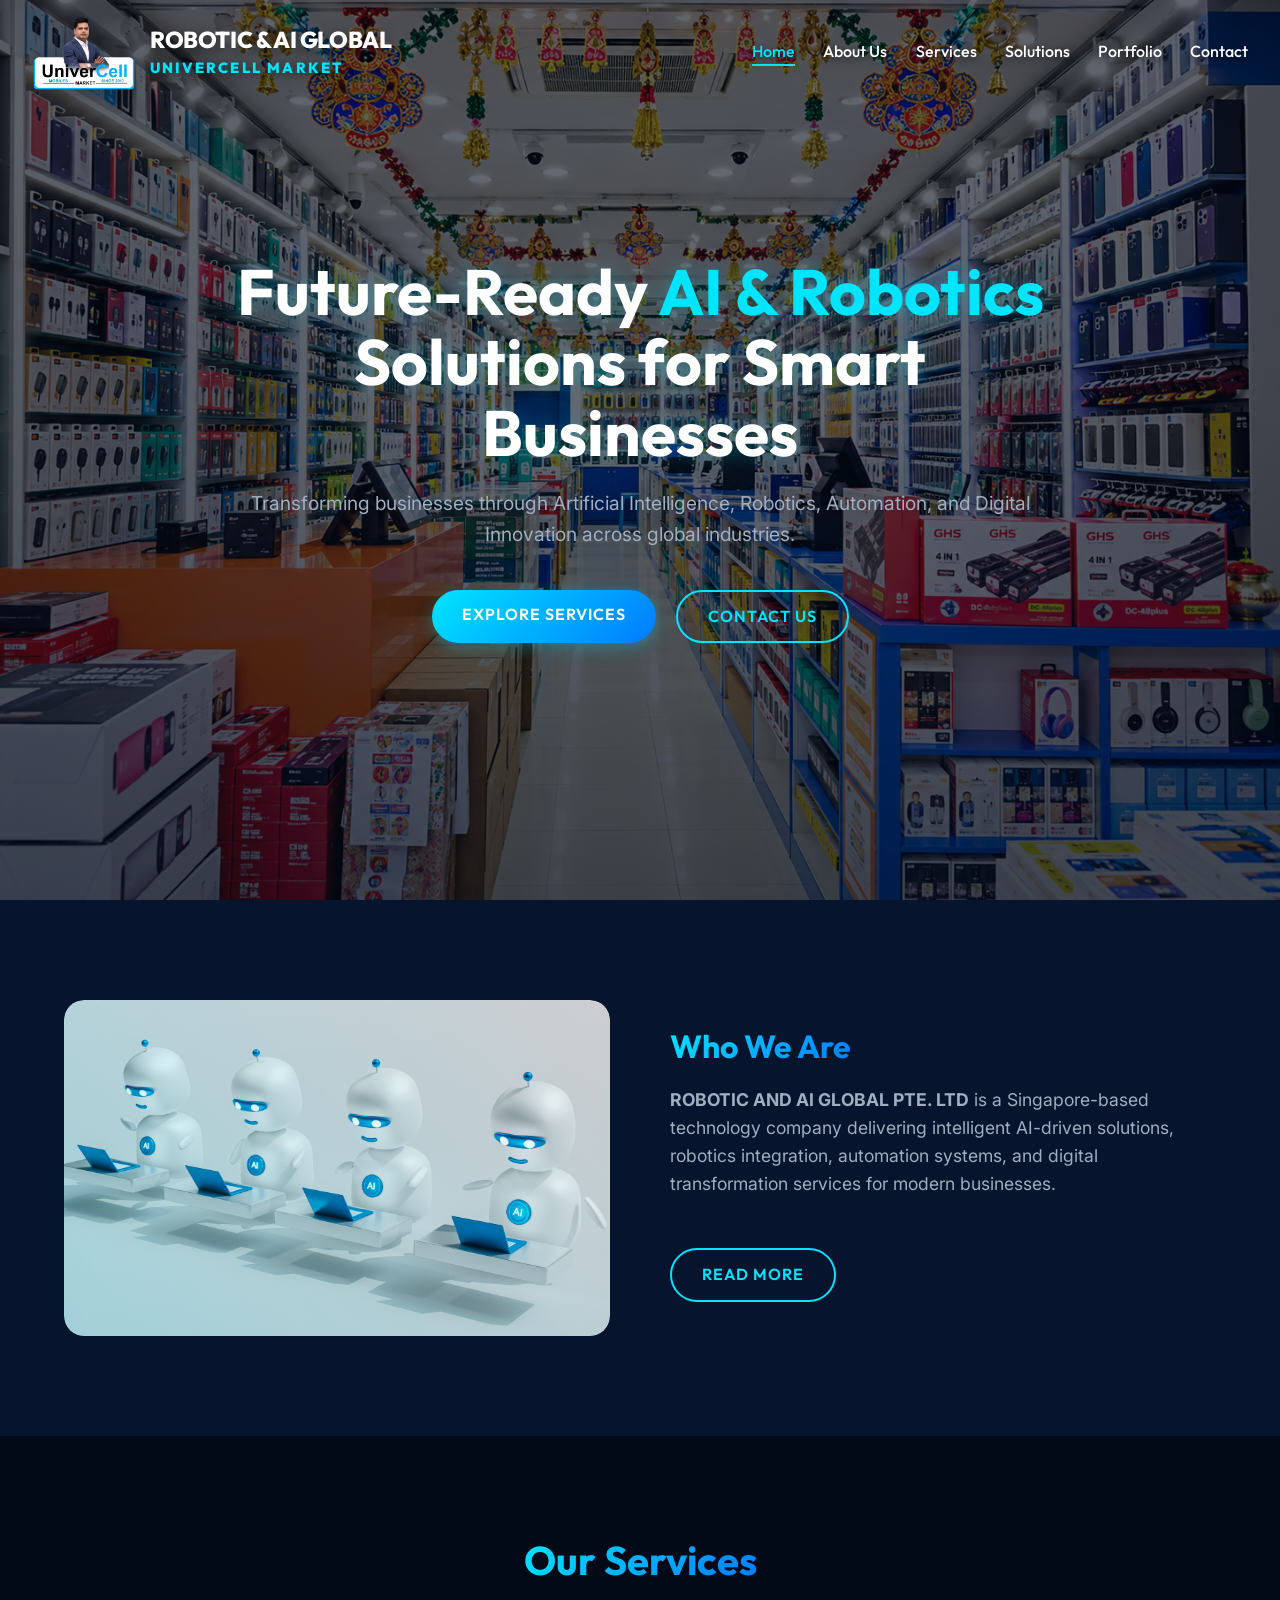
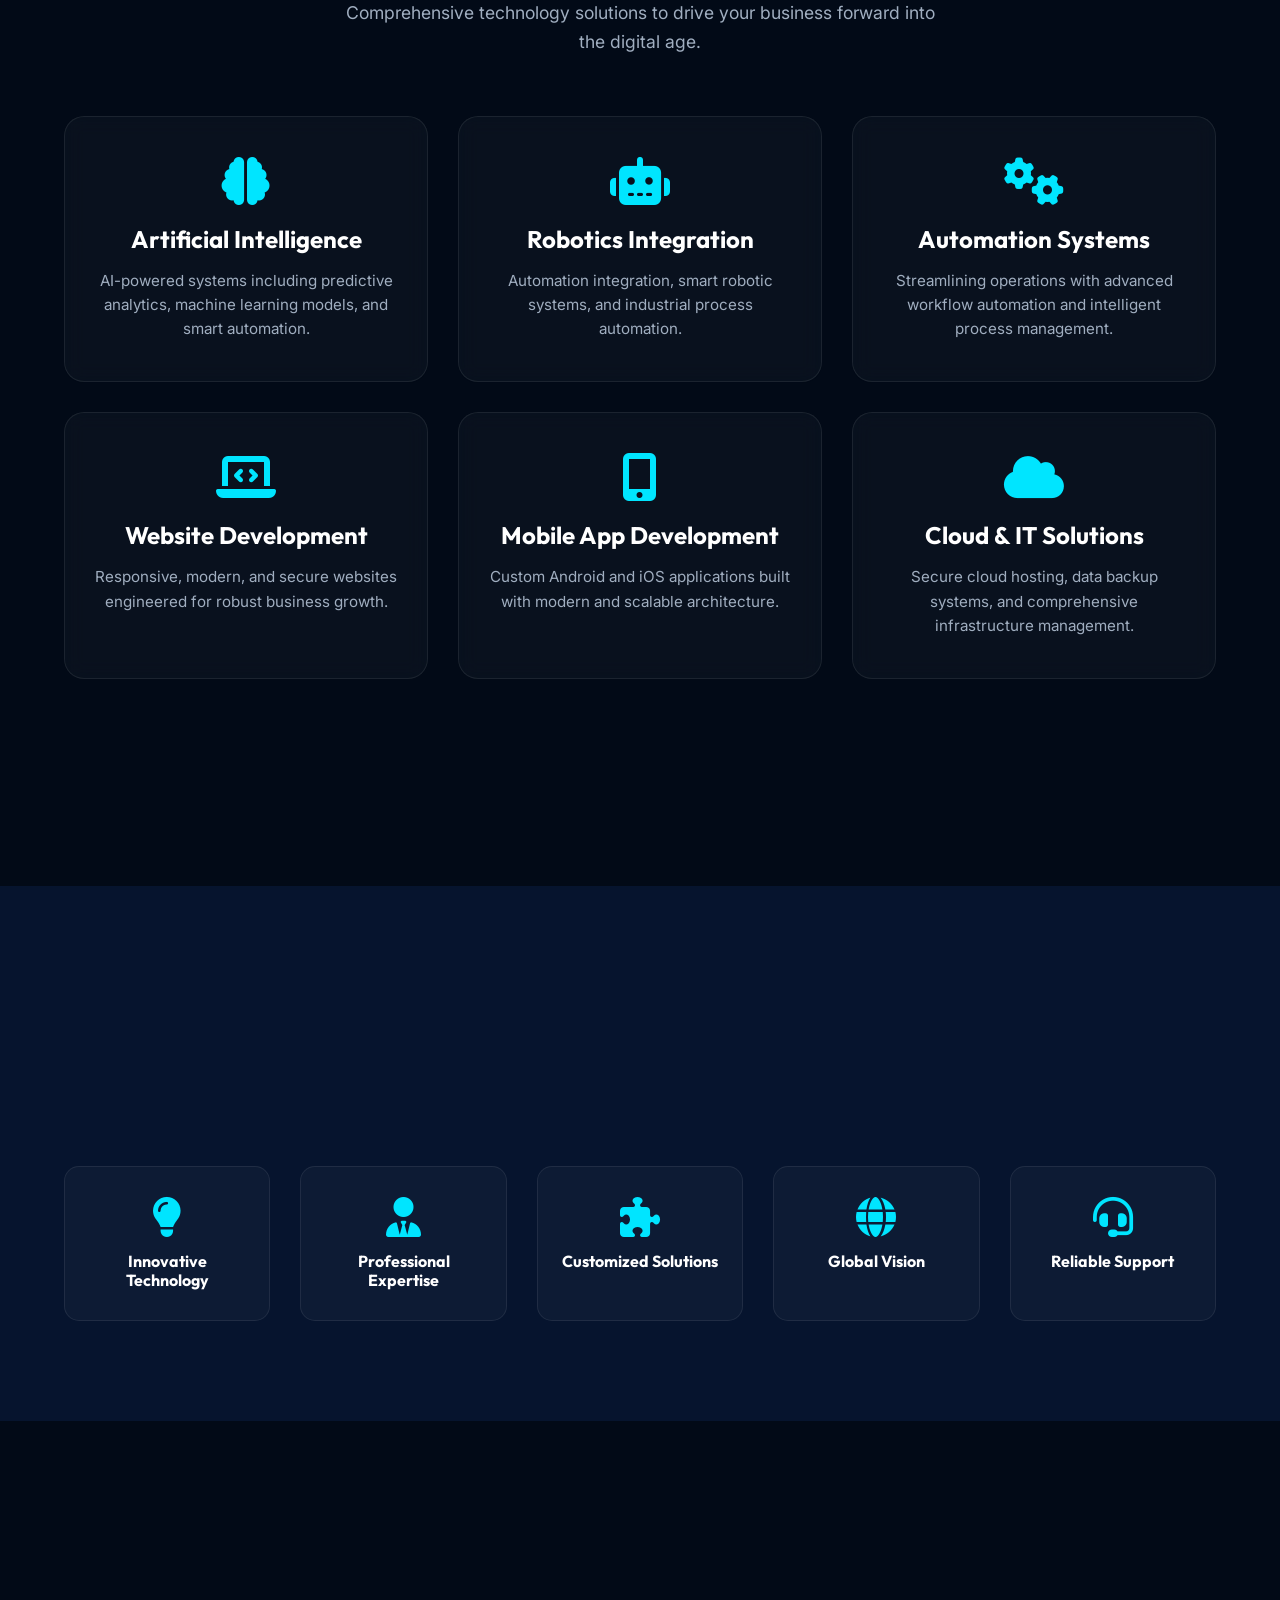
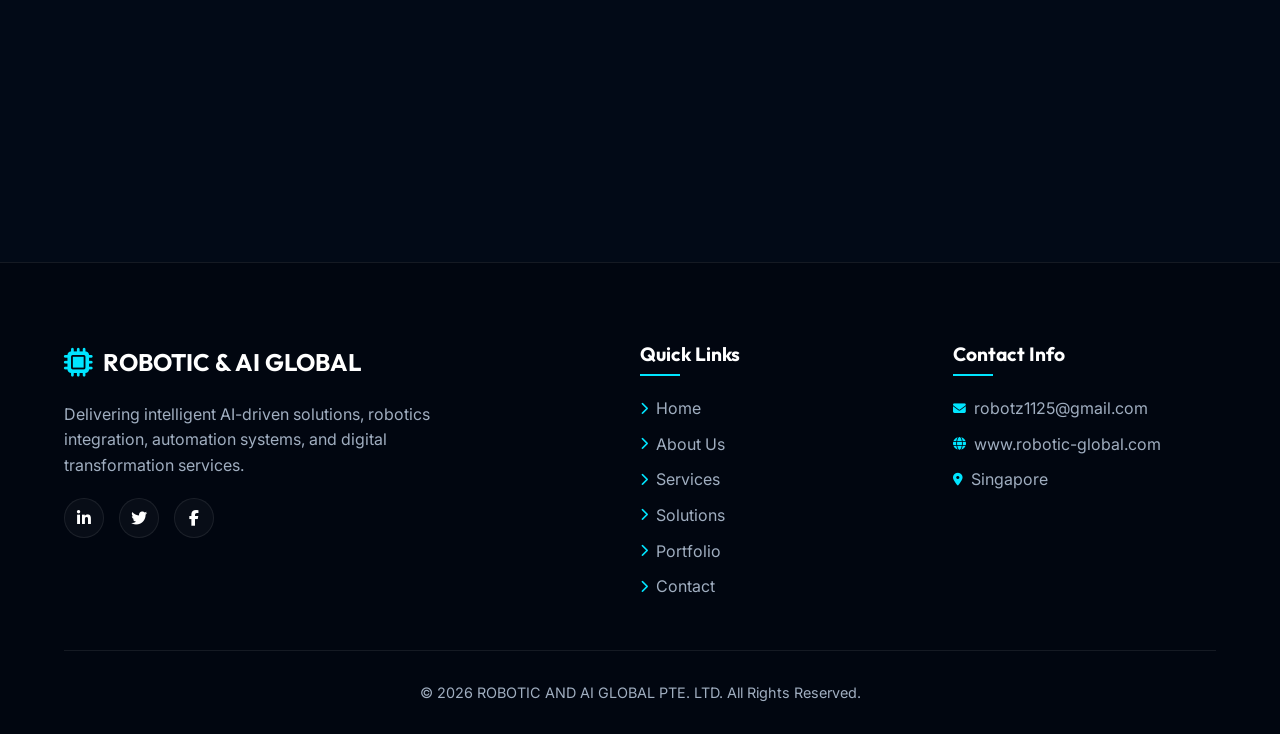
==== index.html @ 752c81ce "Add files via upload" ====
<!DOCTYPE html>
<html lang="en">
<head>
    <meta charset="UTF-8">
    <meta name="viewport" content="width=device-width, initial-scale=1.0">
    <meta name="description" content="ROBOTIC AND AI GLOBAL PTE. LTD - Future-Ready AI & Robotics Solutions for Smart Businesses. Transforming businesses across global industries.">
    <title>ROBOTIC &amp; AI GLOBAL | UNIVERCELL MARKET</title>
    
    <!-- Open Graph Meta Tags -->
    <meta property="og:title" content="ROBOTIC AND AI GLOBAL PTE. LTD">
    <meta property="og:description" content="Future-Ready AI & Robotics Solutions for Smart Businesses.">
    <meta property="og:image" content="images/hero-bg.jpg">
    <meta property="og:url" content="https://www.robotic-global.com">
    <meta property="og:type" content="website">

    <!-- Favicon -->
    <link rel="icon" href="images/robotics.png" type="image/png">

    <!-- Google Fonts -->
    <link rel="preconnect" href="https://fonts.googleapis.com">
    <link rel="preconnect" href="https://fonts.gstatic.com" crossorigin>
    <link href="https://fonts.googleapis.com/css2?family=Inter:wght@300;400;500;600&family=Outfit:wght@400;500;700;800&display=swap" rel="stylesheet">
    
    <!-- Font Awesome -->
    <link rel="stylesheet" href="https://cdnjs.cloudflare.com/ajax/libs/font-awesome/6.4.0/css/all.min.css">
    
    <!-- Custom CSS -->
    <link rel="stylesheet" href="css/style.css?v=20261030-shop-bg-fix">

</head>
<body>

    <!-- Navbar -->
    <nav class="navbar">
        <div class="container">
            <a href="index.html" class="logo site-brand" aria-label="Robotic and AI Global - UniverCell Market">
                <img src="images/uni-logo.png" alt="UniverCell Mobiles Market logo"
                     class="brand-logo">
                <span class="brand-copy">
                    <strong>ROBOTIC &amp; AI GLOBAL</strong>
                    <small>UNIVERCELL MARKET</small>
                </span>
            </a>
            <button class="hamburger" type="button" aria-label="Open navigation" aria-expanded="false"><i class="fa-solid fa-bars"></i></button>
            <ul class="nav-links">
                <li><a href="index.html" class="active">Home</a></li>
                <li><a href="about.html">About Us</a></li>
                <li><a href="services.html">Services</a></li>
                <li><a href="solutions.html">Solutions</a></li>
                <li><a href="portfolio.html">Portfolio</a></li>
                <li><a href="contact.html">Contact</a></li>
            </ul>
        </div>
    </nav>

    <!-- Hero Section -->
<header class="hero">
    <div class="hero-content reveal">
        <h1 class="hero-title">
            Future-Ready <span class="highlight">AI & Robotics</span>
            Solutions for Smart Businesses
        </h1>

        <p class="hero-subtitle">
            Transforming businesses through Artificial Intelligence,
            Robotics, Automation, and Digital Innovation across global industries.
        </p>

        <div class="hero-buttons">
            <a href="services.html" class="btn btn-primary">
                Explore Services
            </a>

            <a href="contact.html" class="btn btn-outline">
                Contact Us
            </a>
        </div>
    </div>
</header>

    <!-- About Short Section -->
    <section class="section about-short">
        <div class="container about-grid">
            <div class="about-img-wrap reveal-left">
                <img src="images/about us.jpg" alt="AI Technology" class="about-img" loading="lazy">
            </div>
            <div class="about-text reveal-right">
                <h3 class="section-title">Who We Are</h3>
                <p><strong>ROBOTIC AND AI GLOBAL PTE. LTD</strong> is a Singapore-based technology company delivering intelligent AI-driven solutions, robotics integration, automation systems, and digital transformation services for modern businesses.</p>
                <a href="about.html" class="btn btn-outline" style="margin-top: 20px;">Read More</a>
            </div>
        </div>
    </section>

    <!-- Services Section -->
    <section class="section">
        <div class="container">
            <div class="section-header reveal">
                <h2 class="section-title">Our Services</h2>
                <p class="section-subtitle">Comprehensive technology solutions to drive your business forward into the digital age.</p>
            </div>
            <div class="services-grid">
                <div class="glass-card service-card reveal">
                    <i class="fa-solid fa-brain service-icon"></i>
                    <h3 class="service-title">Artificial Intelligence</h3>
                    <p class="service-desc">AI-powered systems including predictive analytics, machine learning models, and smart automation.</p>
                </div>
                <div class="glass-card service-card reveal">
                    <i class="fa-solid fa-robot service-icon"></i>
                    <h3 class="service-title">Robotics Integration</h3>
                    <p class="service-desc">Automation integration, smart robotic systems, and industrial process automation.</p>
                </div>
                <div class="glass-card service-card reveal">
                    <i class="fa-solid fa-cogs service-icon"></i>
                    <h3 class="service-title">Automation Systems</h3>
                    <p class="service-desc">Streamlining operations with advanced workflow automation and intelligent process management.</p>
                </div>
                <div class="glass-card service-card reveal">
                    <i class="fa-solid fa-laptop-code service-icon"></i>
                    <h3 class="service-title">Website Development</h3>
                    <p class="service-desc">Responsive, modern, and secure websites engineered for robust business growth.</p>
                </div>
                <div class="glass-card service-card reveal">
                    <i class="fa-solid fa-mobile-screen-button service-icon"></i>
                    <h3 class="service-title">Mobile App Development</h3>
                    <p class="service-desc">Custom Android and iOS applications built with modern and scalable architecture.</p>
                </div>
                <div class="glass-card service-card reveal">
                    <i class="fa-solid fa-cloud service-icon"></i>
                    <h3 class="service-title">Cloud & IT Solutions</h3>
                    <p class="service-desc">Secure cloud hosting, data backup systems, and comprehensive infrastructure management.</p>
                </div>
            </div>
            <div class="text-center" style="margin-top: 50px; text-align: center;">
                <a href="services.html" class="btn btn-primary reveal">View All Services</a>
            </div>
        </div>
    </section>

    <!-- Why Choose Us -->
    <section class="section why-us">
        <div class="container">
            <div class="section-header reveal">
                <h2 class="section-title">Why Choose Us</h2>
                <p class="section-subtitle">We bring the future to your fingertips with unmatched expertise and vision.</p>
            </div>
            <div class="why-grid">
                <div class="why-item reveal">
                    <i class="fa-solid fa-lightbulb why-icon"></i>
                    <h4>Innovative Technology</h4>
                </div>
                <div class="why-item reveal">
                    <i class="fa-solid fa-user-tie why-icon"></i>
                    <h4>Professional Expertise</h4>
                </div>
                <div class="why-item reveal">
                    <i class="fa-solid fa-puzzle-piece why-icon"></i>
                    <h4>Customized Solutions</h4>
                </div>
                <div class="why-item reveal">
                    <i class="fa-solid fa-globe why-icon"></i>
                    <h4>Global Vision</h4>
                </div>
                <div class="why-item reveal">
                    <i class="fa-solid fa-headset why-icon"></i>
                    <h4>Reliable Support</h4>
                </div>
            </div>
        </div>
    </section>

    <!-- Industries We Serve -->
    <section class="section">
        <div class="container">
            <div class="section-header reveal">
                <h2 class="section-title">Industries We Serve</h2>
            </div>
            <div class="industries-wrap reveal">
                <span class="industry-tag">Retail & eCommerce</span>
                <span class="industry-tag">Finance & FinTech</span>
                <span class="industry-tag">Logistics & Supply Chain</span>
                <span class="industry-tag">Healthcare</span>
                <span class="industry-tag">Education</span>
                <span class="industry-tag">Manufacturing</span>
                <span class="industry-tag">Smart Retail</span>
                <span class="industry-tag">Corporate Enterprises</span>
                <span class="industry-tag">Startups & SMEs</span>
            </div>
        </div>
    </section>

    <!-- Footer -->
    <footer class="footer">
        <div class="container">
            <div class="footer-grid">
                <div class="footer-brand">
                    <a href="index.html" class="logo">
                        <i class="fa-solid fa-microchip"></i>
                        <span>ROBOTIC & AI GLOBAL</span>
                    </a>
                    <p class="footer-desc">Delivering intelligent AI-driven solutions, robotics integration, automation systems, and digital transformation services.</p>
                    <div class="social-links">
                        <a href="#"><i class="fa-brands fa-linkedin-in"></i></a>
                        <a href="#"><i class="fa-brands fa-twitter"></i></a>
                        <a href="#"><i class="fa-brands fa-facebook-f"></i></a>
                    </div>
                </div>
                <div class="footer-links-wrap">
                    <h4 class="footer-title">Quick Links</h4>
                    <div class="footer-links">
                        <a href="index.html"><i class="fa-solid fa-chevron-right"></i> Home</a>
                        <a href="about.html"><i class="fa-solid fa-chevron-right"></i> About Us</a>
                        <a href="services.html"><i class="fa-solid fa-chevron-right"></i> Services</a>
                        <a href="solutions.html"><i class="fa-solid fa-chevron-right"></i> Solutions</a>
                        <a href="portfolio.html"><i class="fa-solid fa-chevron-right"></i> Portfolio</a>
                        <a href="contact.html"><i class="fa-solid fa-chevron-right"></i> Contact</a>
                    </div>
                </div>
                <div class="footer-contact-wrap">
                    <h4 class="footer-title">Contact Info</h4>
                    <div class="footer-links">
                        <a href="mailto:robotz1125@gmail.com"><i class="fa-solid fa-envelope"></i> robotz1125@gmail.com</a>
                        <a href="https://www.robotic-global.com"><i class="fa-solid fa-globe"></i> www.robotic-global.com</a>
                        <a href="#"><i class="fa-solid fa-location-dot"></i> Singapore</a>
                    </div>
                </div>
            </div>
            <div class="footer-bottom">
                &copy; 2026 ROBOTIC AND AI GLOBAL PTE. LTD. All Rights Reserved.
            </div>
        </div>
    </footer>

    <!-- Scroll to Top -->
    <div class="scroll-top">
        <i class="fa-solid fa-arrow-up"></i>
    </div>

    <!-- Scripts -->
    <script src="js/main.js" defer></script>
</body>
</html>
---- css/style.css ----
/* ==========================================================================
   Base Styles & Variables
   ========================================================================== */
:root {
  --primary-dark: #020a17;
  --secondary-dark: #06142e;
  --primary: #0056b3;
  --primary-light: #007bff;
  --cyan: #00e5ff;
  --text-light: #ffffff;
  --text-muted: #a0aec0;
  --glass-bg: rgba(255, 255, 255, 0.03);
  --glass-border: rgba(255, 255, 255, 0.08);
  --gradient-cyan-blue: linear-gradient(135deg, var(--cyan), var(--primary-light));
  --font-main: 'Inter', sans-serif;
  --font-heading: 'Outfit', sans-serif;
  --transition: all 0.3s cubic-bezier(0.25, 0.8, 0.25, 1);
}

* {
  margin: 0;
  padding: 0;
  box-sizing: border-box;
}

html {
  scroll-behavior: smooth;
  font-size: 16px;
}

body {
  font-family: var(--font-main);
  background-color: var(--primary-dark);
  color: var(--text-light);
  line-height: 1.6;
  overflow-x: hidden;
}

h1, h2, h3, h4, h5, h6 {
  font-family: var(--font-heading);
  font-weight: 700;
  line-height: 1.2;
}

a {
  text-decoration: none;
  color: inherit;
  transition: var(--transition);
}

ul {
  list-style: none;
}

img {
  max-width: 100%;
  height: auto;
  display: block;
}

/* ==========================================================================
   Typography & Utilities
   ========================================================================== */
.container {
  width: 90%;
  max-width: 1200px;
  margin: 0 auto;
}

.section {
  padding: 100px 0;
}

.section-header {
  text-align: center;
  margin-bottom: 60px;
}

.section-title {
  font-size: 2.5rem;
  margin-bottom: 15px;
  background: var(--gradient-cyan-blue);
  -webkit-background-clip: text;
  -webkit-text-fill-color: transparent;
  display: inline-block;
}

.section-subtitle {
  color: var(--text-muted);
  font-size: 1.1rem;
  max-width: 600px;
  margin: 0 auto;
}

/* Highlight Text */
.highlight {
  color: var(--cyan);
}

/* Buttons */
.btn {
  display: inline-block;
  padding: 12px 30px;
  border-radius: 30px;
  font-family: var(--font-heading);
  font-weight: 600;
  text-transform: uppercase;
  letter-spacing: 1px;
  cursor: pointer;
  transition: var(--transition);
  border: none;
  outline: none;
  position: relative;
  overflow: hidden;
  z-index: 1;
}

.btn-primary {
  background: var(--gradient-cyan-blue);
  color: #fff;
  box-shadow: 0 4px 15px rgba(0, 229, 255, 0.3);
}

.btn-primary::before {
  content: '';
  position: absolute;
  top: 0; left: 0; right: 0; bottom: 0;
  background: linear-gradient(135deg, var(--primary-light), var(--cyan));
  z-index: -1;
  transition: opacity 0.3s;
  opacity: 0;
}

.btn-primary:hover::before {
  opacity: 1;
}

.btn-primary:hover {
  box-shadow: 0 6px 20px rgba(0, 229, 255, 0.5);
  transform: translateY(-2px);
}

.btn-outline {
  background: transparent;
  border: 2px solid var(--cyan);
  color: var(--cyan);
}

.btn-outline:hover {
  background: var(--cyan);
  color: var(--primary-dark);
  box-shadow: 0 4px 15px rgba(0, 229, 255, 0.3);
}

/* Glassmorphism Card */
.glass-card {
  background: var(--glass-bg);
  backdrop-filter: blur(10px);
  -webkit-backdrop-filter: blur(10px);
  border: 1px solid var(--glass-border);
  border-radius: 20px;
  padding: 40px 30px;
  transition: var(--transition);
}

.glass-card:hover {
  transform: translateY(-10px);
  border-color: var(--cyan);
  box-shadow: 0 10px 30px rgba(0, 229, 255, 0.1);
}

/* ==========================================================================
   Navigation
   ========================================================================== */
.navbar {
  position: fixed;
  top: 0;
  left: 0;
  width: 100%;
  padding: 20px 0;
  z-index: 1000;
  transition: var(--transition);
}

.navbar.sticky {
  background: rgba(2, 10, 23, 0.95);
  backdrop-filter: blur(10px);
  padding: 15px 0;
  border-bottom: 1px solid var(--glass-border);
  box-shadow: 0 5px 20px rgba(0,0,0,0.5);
}

.navbar .container {
  display: flex;
  justify-content: space-between;
  align-items: center;
}

.logo {
  font-family: var(--font-heading);
  font-size: 1.5rem;
  font-weight: 700;
  color: var(--text-light);
  display: flex;
  align-items: center;
  gap: 10px;
}

.logo i {
  color: var(--cyan);
  font-size: 1.8rem;
}

.nav-links {
  display: flex;
  gap: 30px;
}

.nav-links li a {
  font-family: var(--font-heading);
  font-weight: 500;
  font-size: 1rem;
  position: relative;
}

.nav-links li a::after {
  content: '';
  position: absolute;
  bottom: -5px;
  left: 0;
  width: 0;
  height: 2px;
  background: var(--cyan);
  transition: width 0.3s ease;
}

.nav-links li a:hover::after,
.nav-links li a.active::after {
  width: 100%;
}

.nav-links li a:hover,
.nav-links li a.active {
  color: var(--cyan);
}

.hamburger {
  display: none;
  cursor: pointer;
  font-size: 1.5rem;
  color: var(--text-light);
}

/* ==========================================================================
   Hero Section
   ========================================================================== */
/* ==========================================================================  
   Hero Section  
   ========================================================================== */

.hero {
  position: relative;
  height: 100vh;
  display: flex;
  align-items: center;
  justify-content: center;
  overflow: hidden;
  text-align: center;

  background:
    linear-gradient(rgba(2, 10, 23, 0.48), rgba(2, 10, 23, 0.66)),
    url('../images/hero-bg.jpg');

  background-size: cover;
  background-position: center;
  background-repeat: no-repeat;
}

.hero-content {
  position: relative;
  z-index: 3;
  max-width: 800px;
  padding: 0 20px;
}

.hero-title {
  font-size: 4rem;
  margin-bottom: 20px;
  line-height: 1.1;
  text-shadow: 0 0 20px rgba(0, 229, 255, 0.3);
}

.hero-subtitle {
  font-size: 1.2rem;
  color: var(--text-muted);
  margin-bottom: 40px;
}

.hero-buttons {
  display: flex;
  gap: 20px;
  justify-content: center;
  flex-wrap: wrap;
}
/* ==========================================================================
   About Section (Home & Inner)
   ========================================================================== */
.about-short {
  background: var(--secondary-dark);
  position: relative;
}

.about-grid {
  display: grid;
  grid-template-columns: 1fr 1fr;
  gap: 60px;
  align-items: center;
}

.about-img-wrap {
  position: relative;
  border-radius: 20px;
  overflow: hidden;
}

.about-img-wrap::before {
  content: '';
  position: absolute;
  inset: 0;
  background: linear-gradient(45deg, rgba(0,229,255,0.2), transparent);
  z-index: 1;
}

.about-img {
  width: 100%;
  border-radius: 20px;
  transition: transform 0.5s;
}

.about-img-wrap:hover .about-img {
  transform: scale(1.05);
}

.about-text h3 {
  font-size: 2rem;
  margin-bottom: 20px;
}

.about-text p {
  color: var(--text-muted);
  margin-bottom: 30px;
  font-size: 1.1rem;
}

.about-features {
  display: flex;
  flex-direction: column;
  gap: 15px;
}

.about-feature {
  display: flex;
  align-items: center;
  gap: 15px;
  font-family: var(--font-heading);
  font-weight: 500;
}

.about-feature i {
  color: var(--cyan);
  font-size: 1.2rem;
  background: rgba(0, 229, 255, 0.1);
  padding: 10px;
  border-radius: 50%;
}

/* Page Header (Inner Pages) */
.page-header {
  padding: 150px 0 80px;
  text-align: center;
  background: linear-gradient(135deg, var(--secondary-dark), var(--primary-dark));
  border-bottom: 1px solid var(--glass-border);
}

.page-title {
  font-size: 3rem;
  margin-bottom: 10px;
  background: var(--gradient-cyan-blue);
  -webkit-background-clip: text;
  -webkit-text-fill-color: transparent;
}

/* ==========================================================================
   Services Grid
   ========================================================================== */
.services-grid {
  display: grid;
  grid-template-columns: repeat(auto-fit, minmax(300px, 1fr));
  gap: 30px;
}

.service-card {
  text-align: center;
  padding: 40px 30px;
}

.service-icon {
  font-size: 3rem;
  color: var(--cyan);
  margin-bottom: 20px;
  display: inline-block;
  transition: var(--transition);
}

.service-card:hover .service-icon {
  transform: scale(1.1) translateY(-10px);
  filter: drop-shadow(0 0 10px var(--cyan));
}

.service-title {
  font-size: 1.5rem;
  margin-bottom: 15px;
}

.service-desc {
  color: var(--text-muted);
  font-size: 0.95rem;
}

/* ==========================================================================
   Why Choose Us
   ========================================================================== */
.why-us {
  background: var(--secondary-dark);
}

.why-grid {
  display: grid;
  grid-template-columns: repeat(auto-fit, minmax(200px, 1fr));
  gap: 30px;
  margin-top: 40px;
}

.why-item {
  text-align: center;
  padding: 30px 20px;
  background: var(--glass-bg);
  border-radius: 15px;
  border: 1px solid var(--glass-border);
  transition: var(--transition);
}

.why-item:hover {
  border-color: var(--cyan);
  background: rgba(0, 229, 255, 0.05);
}

.why-icon {
  font-size: 2.5rem;
  color: var(--cyan);
  margin-bottom: 15px;
}

/* ==========================================================================
   Industries / Solutions
   ========================================================================== */
.industries-wrap {
  display: flex;
  flex-wrap: wrap;
  gap: 15px;
  justify-content: center;
}

.industry-tag {
  padding: 12px 25px;
  background: var(--glass-bg);
  border: 1px solid var(--glass-border);
  border-radius: 30px;
  font-family: var(--font-heading);
  font-weight: 500;
  transition: var(--transition);
}

.industry-tag:hover {
  background: var(--cyan);
  color: var(--primary-dark);
  border-color: var(--cyan);
}

/* ==========================================================================
   Portfolio Grid
   ========================================================================== */
.portfolio-grid {
  display: grid;
  grid-template-columns: repeat(auto-fit, minmax(350px, 1fr));
  gap: 30px;
}

.portfolio-item {
  position: relative;
  border-radius: 20px;
  overflow: hidden;
  aspect-ratio: 16/9;
}

.portfolio-img {
  width: 100%;
  height: 100%;
  object-fit: cover;
  transition: transform 0.6s ease;
}

.portfolio-item:hover .portfolio-img {
  transform: scale(1.1);
}

.portfolio-overlay {
  position: absolute;
  inset: 0;
  background: linear-gradient(to top, rgba(2, 10, 23, 0.9), transparent);
  display: flex;
  flex-direction: column;
  justify-content: flex-end;
  padding: 30px;
  opacity: 0;
  transform: translateY(20px);
  transition: all 0.4s ease;
}

.portfolio-item:hover .portfolio-overlay {
  opacity: 1;
  transform: translateY(0);
}

.portfolio-overlay h4 {
  font-size: 1.5rem;
  color: var(--cyan);
  margin-bottom: 10px;
}

/* ==========================================================================
   Statistics Counters
   ========================================================================== */
.stats-section {
  background: linear-gradient(135deg, var(--primary), var(--secondary-dark));
  padding: 60px 0;
  border-top: 1px solid var(--glass-border);
  border-bottom: 1px solid var(--glass-border);
}

.stats-grid {
  display: grid;
  grid-template-columns: repeat(auto-fit, minmax(200px, 1fr));
  gap: 30px;
  text-align: center;
}

.stat-number {
  font-size: 3rem;
  font-weight: 700;
  font-family: var(--font-heading);
  color: var(--text-light);
  margin-bottom: 10px;
}

.stat-label {
  color: var(--cyan);
  font-size: 1.1rem;
  text-transform: uppercase;
  letter-spacing: 1px;
}

/* ==========================================================================
   Contact Section
   ========================================================================== */
.contact-grid {
  display: grid;
  grid-template-columns: 1fr 1.5fr;
  gap: 50px;
}

.contact-info {
  display: flex;
  flex-direction: column;
  gap: 30px;
}

.info-item {
  display: flex;
  gap: 20px;
  align-items: flex-start;
}

.info-icon {
  width: 50px;
  height: 50px;
  background: rgba(0, 229, 255, 0.1);
  border-radius: 50%;
  display: flex;
  align-items: center;
  justify-content: center;
  color: var(--cyan);
  font-size: 1.5rem;
  flex-shrink: 0;
}

.info-details h4 {
  font-size: 1.2rem;
  margin-bottom: 5px;
}

.info-details p {
  color: var(--text-muted);
}

.contact-form {
  display: flex;
  flex-direction: column;
  gap: 20px;
}

.form-group {
  position: relative;
}

.form-control {
  width: 100%;
  padding: 15px 20px;
  background: rgba(255, 255, 255, 0.05);
  border: 1px solid var(--glass-border);
  border-radius: 10px;
  color: var(--text-light);
  font-family: var(--font-main);
  font-size: 1rem;
  transition: var(--transition);
}

.form-control:focus {
  outline: none;
  border-color: var(--cyan);
  background: rgba(255, 255, 255, 0.08);
}

textarea.form-control {
  resize: vertical;
  min-height: 150px;
}

.map-container {
  margin-top: 50px;
  border-radius: 20px;
  overflow: hidden;
  height: 400px;
  border: 1px solid var(--glass-border);
}

.map-container iframe {
  width: 100%;
  height: 100%;
  border: 0;
}

/* ==========================================================================
   Footer
   ========================================================================== */
.footer {
  background: #010610;
  padding: 80px 0 30px;
  border-top: 1px solid var(--glass-border);
}

.footer-grid {
  display: grid;
  grid-template-columns: 2fr 1fr 1fr;
  gap: 50px;
  margin-bottom: 50px;
}

.footer-brand .logo {
  margin-bottom: 20px;
}

.footer-desc {
  color: var(--text-muted);
  margin-bottom: 20px;
  max-width: 400px;
}

.social-links {
  display: flex;
  gap: 15px;
}

.social-links a {
  width: 40px;
  height: 40px;
  border-radius: 50%;
  background: var(--glass-bg);
  display: flex;
  align-items: center;
  justify-content: center;
  color: var(--text-light);
  border: 1px solid var(--glass-border);
  transition: var(--transition);
}

.social-links a:hover {
  background: var(--cyan);
  color: var(--primary-dark);
  transform: translateY(-3px);
}

.footer-title {
  font-size: 1.2rem;
  margin-bottom: 20px;
  position: relative;
  padding-bottom: 10px;
}

.footer-title::after {
  content: '';
  position: absolute;
  left: 0;
  bottom: 0;
  width: 40px;
  height: 2px;
  background: var(--cyan);
}

.footer-links {
  display: flex;
  flex-direction: column;
  gap: 10px;
}

.footer-links a {
  color: var(--text-muted);
  display: flex;
  align-items: center;
  gap: 8px;
}

.footer-links a i {
  font-size: 0.8rem;
  color: var(--cyan);
}

.footer-links a:hover {
  color: var(--cyan);
  transform: translateX(5px);
}

.footer-bottom {
  text-align: center;
  padding-top: 30px;
  border-top: 1px solid var(--glass-border);
  color: var(--text-muted);
  font-size: 0.9rem;
}

/* ==========================================================================
   Scroll Reveal Animations
   ========================================================================== */
.reveal {
  opacity: 0;
  transform: translateY(50px);
  transition: all 0.8s ease-out;
}

.reveal.active {
  opacity: 1;
  transform: translateY(0);
}

.reveal-left {
  opacity: 0;
  transform: translateX(-50px);
  transition: all 0.8s ease-out;
}

.reveal-left.active {
  opacity: 1;
  transform: translateX(0);
}

.reveal-right {
  opacity: 0;
  transform: translateX(50px);
  transition: all 0.8s ease-out;
}

.reveal-right.active {
  opacity: 1;
  transform: translateX(0);
}

/* Scroll to top */
.scroll-top {
  position: fixed;
  bottom: 30px;
  right: 30px;
  width: 45px;
  height: 45px;
  background: var(--cyan);
  color: var(--primary-dark);
  border-radius: 50%;
  display: flex;
  align-items: center;
  justify-content: center;
  font-size: 1.2rem;
  cursor: pointer;
  z-index: 99;
  opacity: 0;
  visibility: hidden;
  transition: var(--transition);
  box-shadow: 0 4px 15px rgba(0, 229, 255, 0.4);
}

.scroll-top.show {
  opacity: 1;
  visibility: visible;
}

.scroll-top:hover {
  transform: translateY(-5px);
}

/* ==========================================================================
   Responsive Media Queries
   ========================================================================== */
@media (max-width: 991px) {
  .hero-title {
    font-size: 3rem;
  }
  .about-grid, .contact-grid {
    grid-template-columns: 1fr;
  }
  .footer-grid {
    grid-template-columns: 1fr 1fr;
  }
}

@media (max-width: 768px) {
  .hamburger {
    display: block;
  }
  .nav-links {
    position: fixed;
    top: 70px;
    left: -100%;
    width: 100%;
    height: calc(100vh - 70px);
    background: rgba(2, 10, 23, 0.98);
    backdrop-filter: blur(10px);
    flex-direction: column;
    align-items: center;
    justify-content: center;
    transition: var(--transition);
  }
  .nav-links.active {
    left: 0;
  }
  .hero-title {
    font-size: 2.5rem;
  }
  .footer-grid {
    grid-template-columns: 1fr;
  }
}


/* ===== UniverCell header positioning and page motion ===== */
.navbar {
  padding: 13px 0;
  animation: headerDrop 850ms cubic-bezier(.2,.75,.25,1) both;
}
.navbar .container {
  width: calc(100% - 64px);
  max-width: none;
  margin: 0 auto;
  justify-content: space-between;
  gap: 28px;
}
.site-brand {
  display: flex;
  align-items: center;
  justify-content: flex-start;
  gap: 14px;
  flex: 0 0 auto;
  margin-right: auto;
  transform-origin: left center;
  animation: brandEnter 1s cubic-bezier(.2,.75,.25,1) both;
}
.brand-logo {
  display: block;
  width: 104px;
  height: 78px;
  object-fit: contain;
  flex: 0 0 auto;
  filter: drop-shadow(0 5px 12px rgba(0,0,0,.3));
}
.brand-copy {
  display: flex;
  flex-direction: column;
  align-items: flex-start;
  line-height: 1.12;
  text-align: left;
}
.brand-copy strong {
  color: #fff;
  font-family: var(--font-heading);
  font-size: clamp(17px, 1.8vw, 27px);
  font-weight: 800;
  letter-spacing: -.4px;
  white-space: nowrap;
  text-shadow: 0 3px 12px rgba(0,0,0,.55);
}
.brand-copy small {
  color: #00e5ff;
  font-family: var(--font-heading);
  font-size: clamp(11px, 1.15vw, 17px);
  font-weight: 800;
  letter-spacing: 2.2px;
  margin-top: 7px;
  white-space: nowrap;
  text-shadow: 0 2px 10px rgba(0,0,0,.7);
}
.nav-links { align-items: center; gap: clamp(16px, 2.2vw, 34px); }
.nav-links li { flex: 0 0 auto; }
.nav-links li a { text-shadow: 0 2px 8px rgba(0,0,0,.7); }
.hamburger {
  border: 0;
  background: transparent;
  padding: 8px;
  line-height: 1;
}
.hero { background-position: center center; animation: heroBackgroundZoom 22s ease-in-out infinite alternate; }
@keyframes heroBackgroundZoom {
  from { background-size: 100% 100%; }
  to { background-size: 110% 110%; }
}

.hero::before {
  content: '';
  position: absolute;
  inset: 0;
  pointer-events: none;
  background: radial-gradient(ellipse at center, rgba(0,16,38,.10) 0%, rgba(0,8,22,.28) 75%);
  animation: heroShade 1.2s ease both;
}
.hero-content { max-width: 900px; }
.hero-content.reveal { animation: heroContentEnter 1.05s .15s cubic-bezier(.18,.7,.25,1) both; }
.hero-title { animation: titleGlow 4s 1.2s ease-in-out infinite alternate; }
.hero-buttons .btn { transition: transform .28s ease, box-shadow .28s ease, background .28s ease; }
.hero-buttons .btn:hover { transform: translateY(-5px) scale(1.025); }
.reveal, .reveal-left, .reveal-right {
  transition: opacity .75s ease, transform .75s cubic-bezier(.2,.7,.25,1);
}
.service-card, .why-item, .industry-tag, .portfolio-item { animation: softRise .8s both; }
@keyframes headerDrop { from { opacity: 0; transform: translateY(-24px); } to { opacity: 1; transform: translateY(0); } }
@keyframes brandEnter { from { opacity: 0; transform: translateX(-30px) scale(.96); } to { opacity: 1; transform: translateX(0) scale(1); } }
@keyframes heroContentEnter { from { opacity: 0; transform: translateY(38px); } to { opacity: 1; transform: translateY(0); } }
@keyframes heroShade { from { opacity: 0; } to { opacity: 1; } }
@keyframes titleGlow { from { text-shadow: 0 0 12px rgba(0,229,255,.12); } to { text-shadow: 0 0 25px rgba(0,229,255,.28); } }
@keyframes softRise { from { opacity: 0; transform: translateY(18px); } to { opacity: 1; transform: translateY(0); } }

@media (max-width: 991px) {
  .navbar .container { width: calc(100% - 40px); }
  .brand-logo { width: 88px; height: 68px; }
  .nav-links { gap: 16px; }
}
@media (max-width: 768px) {
  .navbar { padding: 9px 0; }
  .navbar .container { width: calc(100% - 28px); gap: 8px; }
  .site-brand { gap: 8px; }
  .brand-logo { width: 66px; height: 56px; }
  .brand-copy strong { font-size: clamp(12px, 3.2vw, 16px); letter-spacing: -.3px; }
  .brand-copy small { font-size: clamp(8px, 2.4vw, 11px); letter-spacing: 1px; margin-top: 4px; }
  .hamburger { display: block; font-size: 1.45rem; color: #fff; z-index: 1002; }
  .nav-links { z-index: 1001; top: 72px; height: calc(100vh - 72px); gap: 24px; }
  .hero { min-height: 680px; height: 100svh; }
  .hero-content { padding: 100px 18px 30px; }
  .hero-title { font-size: clamp(2.15rem, 8vw, 2.8rem); }
  .hero-subtitle { font-size: 1rem; }
}
@media (max-width: 380px) {
  .brand-logo { width: 56px; height: 50px; }
  .brand-copy strong { font-size: 11px; }
  .brand-copy small { font-size: 8px; letter-spacing: .7px; }
}
@media (prefers-reduced-motion: reduce) {
  *, *::before, *::after { animation-duration: .01ms !important; animation-iteration-count: 1 !important; scroll-behavior: auto !important; transition-duration: .01ms !important; }
}
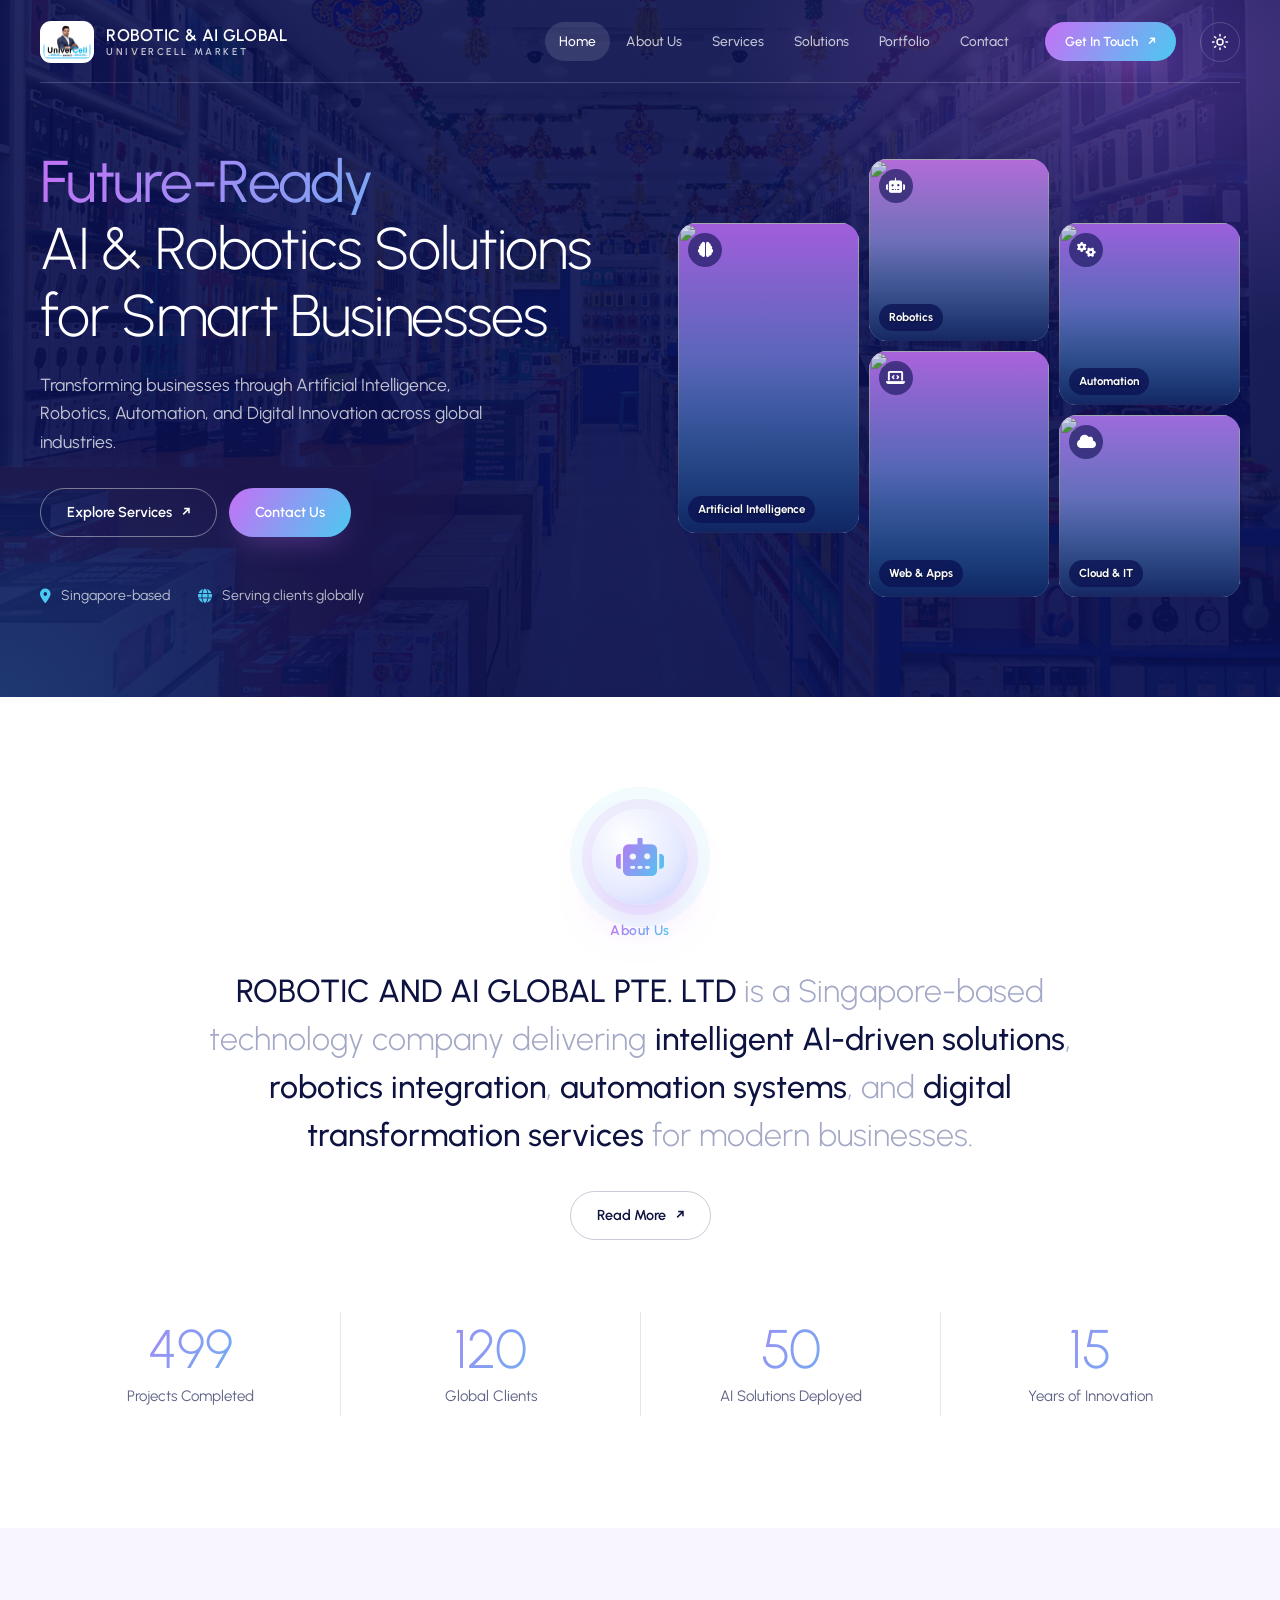
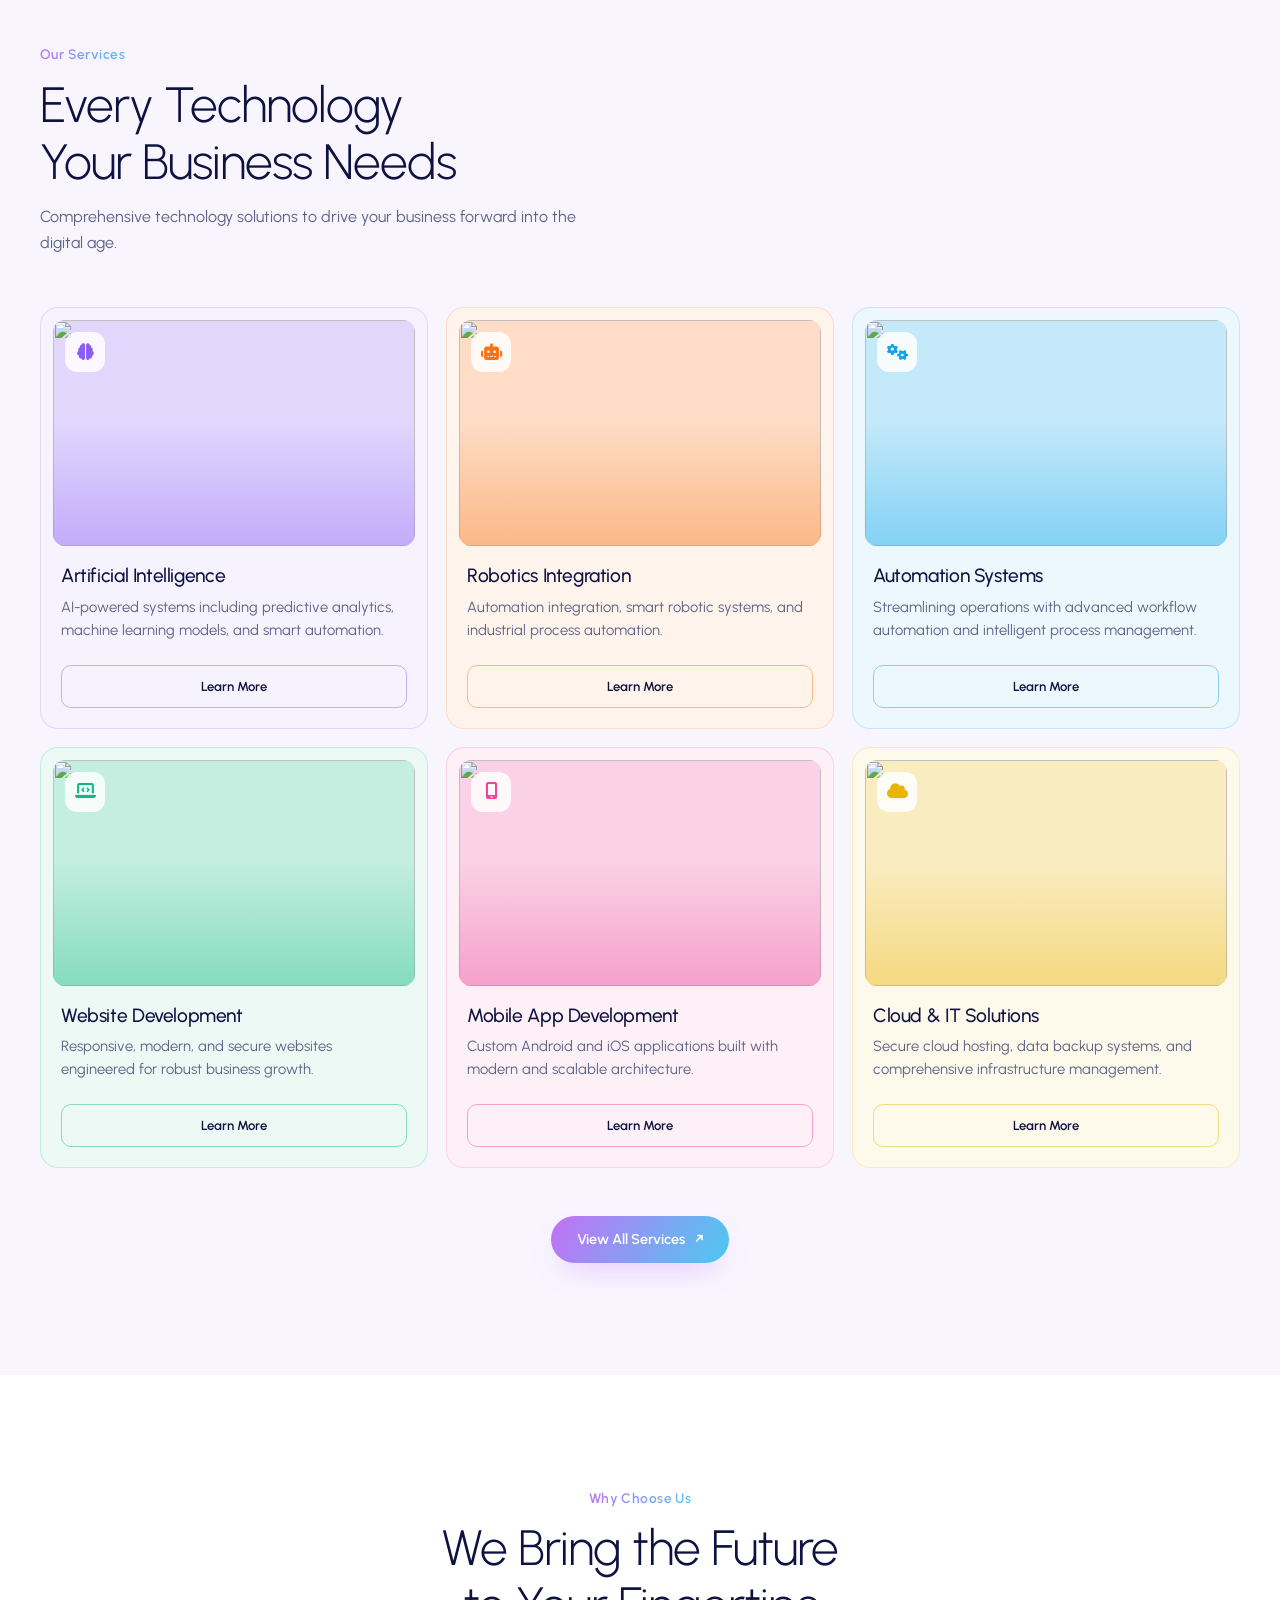
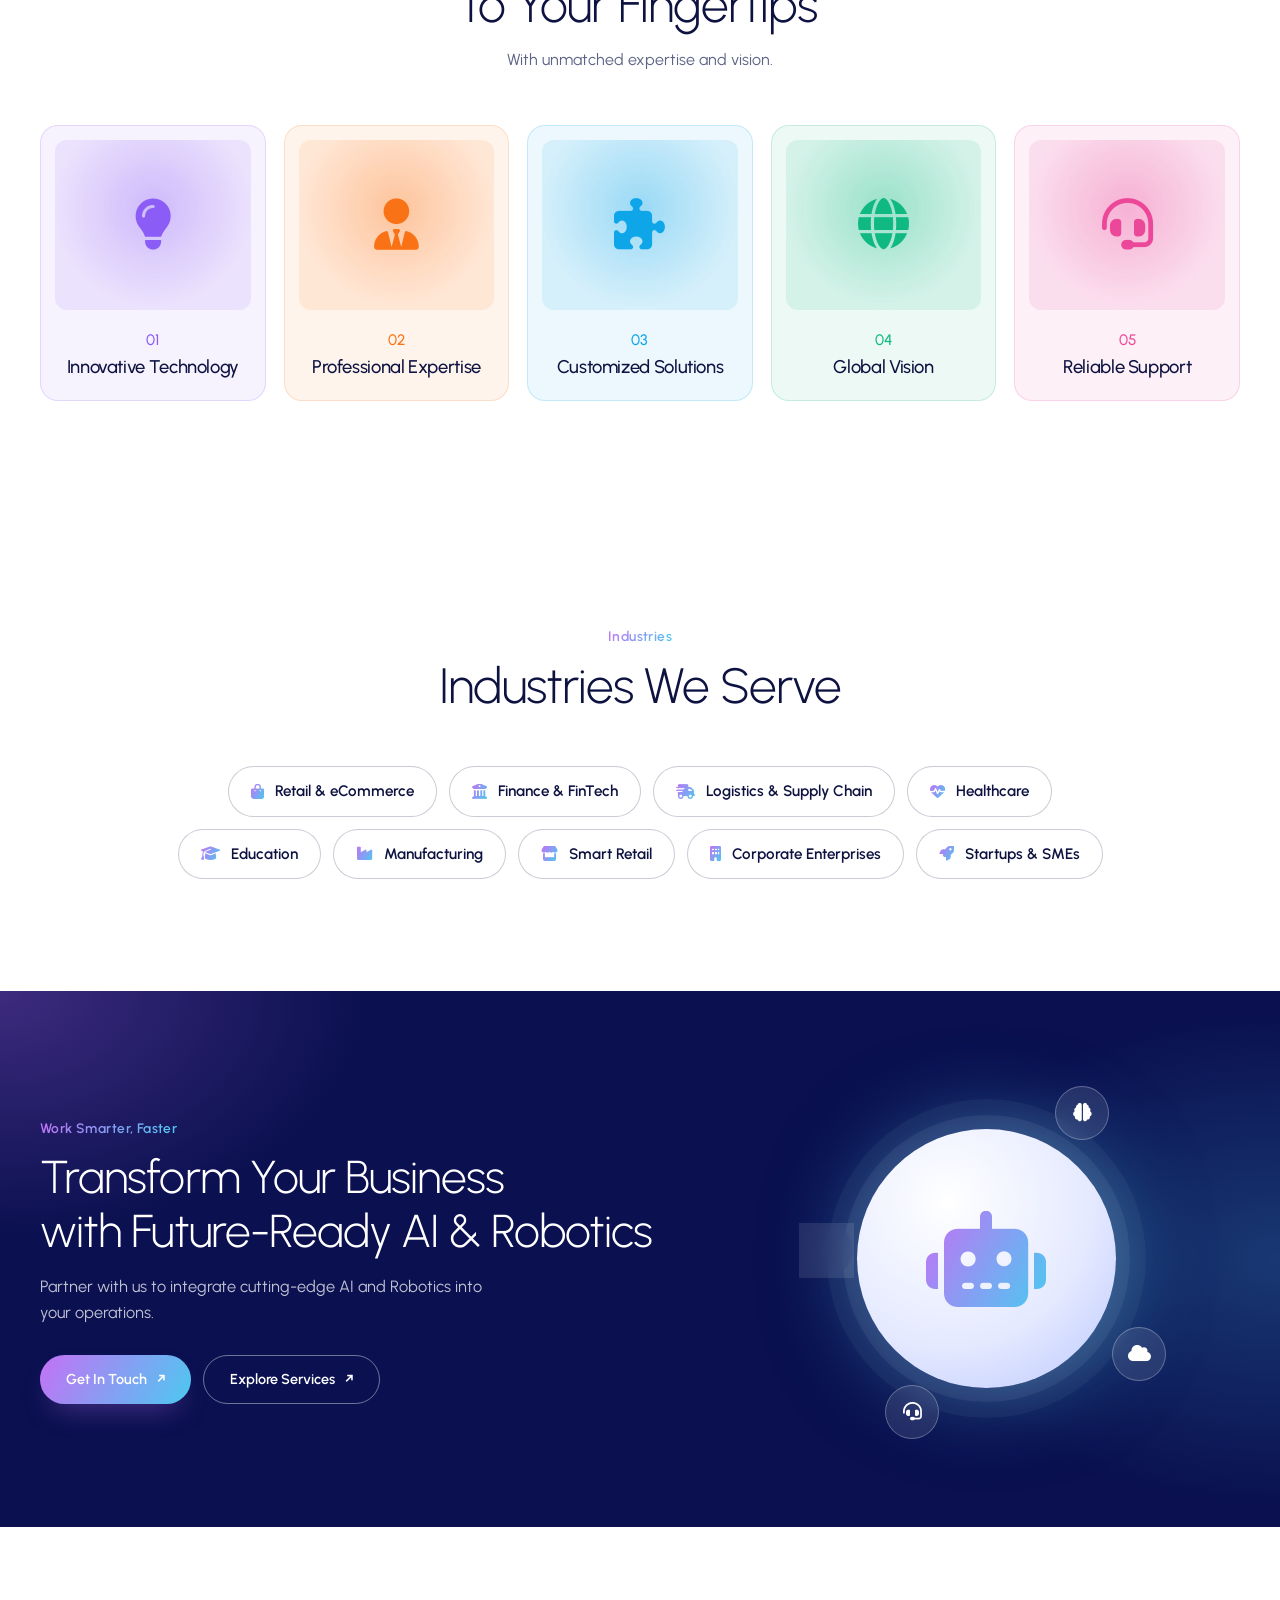
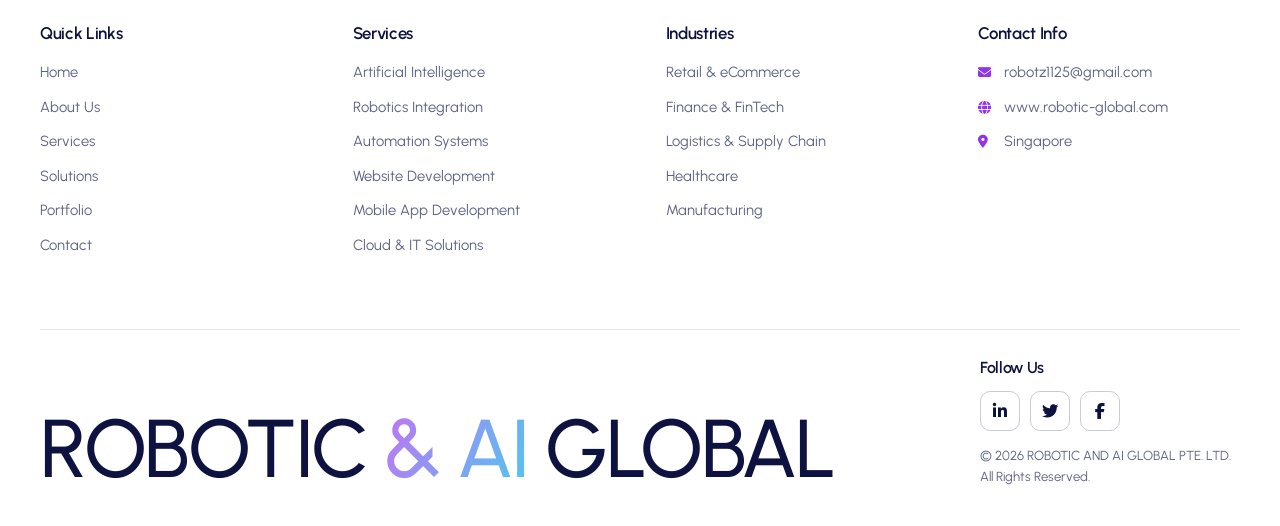
==== commit 5329020e: "fresh" ====
--- a/index.html
+++ b/index.html
@@ -1,242 +1,492 @@
-<!DOCTYPE html>
+<!doctype html>
 <html lang="en">
-<head>
-    <meta charset="UTF-8">
-    <meta name="viewport" content="width=device-width, initial-scale=1.0">
-    <meta name="description" content="ROBOTIC AND AI GLOBAL PTE. LTD - Future-Ready AI & Robotics Solutions for Smart Businesses. Transforming businesses across global industries.">
+  <head>
+    <meta charset="UTF-8" />
+    <meta name="viewport" content="width=device-width, initial-scale=1.0" />
+    <meta
+      name="description"
+      content="ROBOTIC AND AI GLOBAL PTE. LTD - Future-Ready AI & Robotics Solutions for Smart Businesses. Transforming businesses across global industries."
+    />
     <title>ROBOTIC &amp; AI GLOBAL | UNIVERCELL MARKET</title>
-    
-    <!-- Open Graph Meta Tags -->
-    <meta property="og:title" content="ROBOTIC AND AI GLOBAL PTE. LTD">
-    <meta property="og:description" content="Future-Ready AI & Robotics Solutions for Smart Businesses.">
-    <meta property="og:image" content="images/hero-bg.jpg">
-    <meta property="og:url" content="https://www.robotic-global.com">
-    <meta property="og:type" content="website">
-
-    <!-- Favicon -->
-    <link rel="icon" href="images/robotics.png" type="image/png">
-
-    <!-- Google Fonts -->
-    <link rel="preconnect" href="https://fonts.googleapis.com">
-    <link rel="preconnect" href="https://fonts.gstatic.com" crossorigin>
-    <link href="https://fonts.googleapis.com/css2?family=Inter:wght@300;400;500;600&family=Outfit:wght@400;500;700;800&display=swap" rel="stylesheet">
-    
-    <!-- Font Awesome -->
-    <link rel="stylesheet" href="https://cdnjs.cloudflare.com/ajax/libs/font-awesome/6.4.0/css/all.min.css">
-    
-    <!-- Custom CSS -->
-    <link rel="stylesheet" href="css/style.css?v=20261030-shop-bg-fix">
-
-</head>
-<body>
-
-    <!-- Navbar -->
-    <nav class="navbar">
-        <div class="container">
-            <a href="index.html" class="logo site-brand" aria-label="Robotic and AI Global - UniverCell Market">
-                <img src="images/uni-logo.png" alt="UniverCell Mobiles Market logo"
-                     class="brand-logo">
-                <span class="brand-copy">
-                    <strong>ROBOTIC &amp; AI GLOBAL</strong>
-                    <small>UNIVERCELL MARKET</small>
-                </span>
-            </a>
-            <button class="hamburger" type="button" aria-label="Open navigation" aria-expanded="false"><i class="fa-solid fa-bars"></i></button>
-            <ul class="nav-links">
-                <li><a href="index.html" class="active">Home</a></li>
-                <li><a href="about.html">About Us</a></li>
-                <li><a href="services.html">Services</a></li>
-                <li><a href="solutions.html">Solutions</a></li>
-                <li><a href="portfolio.html">Portfolio</a></li>
-                <li><a href="contact.html">Contact</a></li>
-            </ul>
-        </div>
-    </nav>
-
-    <!-- Hero Section -->
-<header class="hero">
-    <div class="hero-content reveal">
-        <h1 class="hero-title">
-            Future-Ready <span class="highlight">AI & Robotics</span>
-            Solutions for Smart Businesses
-        </h1>
-
-        <p class="hero-subtitle">
-            Transforming businesses through Artificial Intelligence,
-            Robotics, Automation, and Digital Innovation across global industries.
-        </p>
-
-        <div class="hero-buttons">
-            <a href="services.html" class="btn btn-primary">
-                Explore Services
-            </a>
-
-            <a href="contact.html" class="btn btn-outline">
-                Contact Us
-            </a>
-        </div>
+    <meta property="og:title" content="ROBOTIC AND AI GLOBAL PTE. LTD" />
+    <meta
+      property="og:description"
+      content="Future-Ready AI & Robotics Solutions for Smart Businesses."
+    />
+    <meta property="og:image" content="images/hero-bg.jpg" />
+    <meta property="og:url" content="https://www.robotic-global.com" />
+    <meta property="og:type" content="website" />
+    <link rel="icon" href="images/robotics.png" type="image/png" />
+    <link rel="preconnect" href="https://fonts.googleapis.com" />
+    <link rel="preconnect" href="https://fonts.gstatic.com" crossorigin />
+    <link
+      href="https://fonts.googleapis.com/css2?family=Urbanist:wght@200;300;400;500;600;700;800&display=swap"
+      rel="stylesheet"
+    />
+    <link
+      rel="stylesheet"
+      href="https://cdnjs.cloudflare.com/ajax/libs/font-awesome/6.4.0/css/all.min.css"
+    />
+    <link rel="stylesheet" href="css/reset.css" />
+    <link rel="stylesheet" href="css/common.css" />
+    <link rel="stylesheet" href="css/home.css" />
+    <script src="js/theme.js"></script>
+  </head>
+  <body>
+    <div data-include="partials/header.html"></div>
+
+    <div class="page">
+      <main>
+        <section class="hero-wrap">
+          <div class="hero">
+            <div class="container hero-grid">
+              <div class="hero-copy">
+                <h1 data-reveal>
+                  <span class="hero-accent">Future-Ready</span>
+                  AI &amp; Robotics Solutions for Smart Businesses
+                </h1>
+                <p class="hero-sub" data-reveal style="--d: 0.1s">
+                  Transforming businesses through Artificial Intelligence,
+                  Robotics, Automation, and Digital Innovation across global
+                  industries.
+                </p>
+                <div class="hero-actions" data-reveal style="--d: 0.2s">
+                  <a href="services.html" class="btn btn-outline-light"
+                    >Explore Services
+                    <span class="arrow" aria-hidden="true">&#8599;</span></a
+                  >
+                  <a href="contact.html" class="btn btn-primary">Contact Us</a>
+                </div>
+                <ul class="hero-meta" data-reveal style="--d: 0.3s">
+                  <li>
+                    <i class="fa-solid fa-location-dot"></i> Singapore-based
+                  </li>
+                  <li>
+                    <i class="fa-solid fa-globe"></i> Serving clients globally
+                  </li>
+                </ul>
+              </div>
+
+              <div
+                class="tiles"
+                data-reveal="right"
+                style="--d: 0.15s"
+                aria-hidden="true"
+              >
+                <div class="tile t1">
+                  <img
+                    src="https://images.pexels.com/photos/17483868/pexels-photo-17483868.jpeg?auto=compress&cs=tinysrgb&w=700"
+                    alt=""
+                    loading="lazy"
+                    decoding="async"
+                  /><i class="fa-solid fa-brain"></i
+                  ><span>Artificial Intelligence</span>
+                </div>
+                <div class="tile t2">
+                  <img
+                    src="https://images.pexels.com/photos/16544056/pexels-photo-16544056.jpeg?auto=compress&cs=tinysrgb&w=700"
+                    alt=""
+                    loading="lazy"
+                    decoding="async"
+                  /><i class="fa-solid fa-robot"></i><span>Robotics</span>
+                </div>
+                <div class="tile t3">
+                  <img
+                    src="https://images.pexels.com/photos/5532669/pexels-photo-5532669.jpeg?auto=compress&cs=tinysrgb&w=700"
+                    alt=""
+                    loading="lazy"
+                    decoding="async"
+                  /><i class="fa-solid fa-gears"></i><span>Automation</span>
+                </div>
+                <div class="tile t4">
+                  <img
+                    src="https://images.pexels.com/photos/6424590/pexels-photo-6424590.jpeg?auto=compress&cs=tinysrgb&w=700"
+                    alt=""
+                    loading="lazy"
+                    decoding="async"
+                  /><i class="fa-solid fa-laptop-code"></i
+                  ><span>Web &amp; Apps</span>
+                </div>
+                <div class="tile t5">
+                  <img
+                    src="https://images.pexels.com/photos/37730211/pexels-photo-37730211.jpeg?auto=compress&cs=tinysrgb&w=700"
+                    alt=""
+                    loading="lazy"
+                    decoding="async"
+                  /><i class="fa-solid fa-cloud"></i><span>Cloud &amp; IT</span>
+                </div>
+              </div>
+            </div>
+          </div>
+        </section>
+
+        <section class="section about">
+          <div class="container">
+            <div class="about-intro" data-reveal>
+              <span class="about-orb"><i class="fa-solid fa-robot"></i></span>
+              <span class="eyebrow">About Us</span>
+            </div>
+            <p class="statement" data-reveal style="--d: 0.1s">
+              <b>ROBOTIC AND AI GLOBAL PTE. LTD</b> is a Singapore-based
+              technology company delivering
+              <b>intelligent AI-driven solutions</b>,
+              <b>robotics integration</b>, <b>automation systems</b>, and
+              <b>digital transformation services</b> for modern businesses.
+            </p>
+            <div class="about-cta" data-reveal style="--d: 0.2s">
+              <a href="about.html" class="btn btn-outline"
+                >Read More
+                <span class="arrow" aria-hidden="true">&#8599;</span></a
+              >
+            </div>
+            <div class="stats">
+              <div class="stat" data-reveal>
+                <div class="stat-number" data-target="500" data-suffix="+">
+                  0
+                </div>
+                <div class="stat-label">Projects Completed</div>
+              </div>
+              <div class="stat" data-reveal style="--d: 0.08s">
+                <div class="stat-number" data-target="120" data-suffix="+">
+                  0
+                </div>
+                <div class="stat-label">Global Clients</div>
+              </div>
+              <div class="stat" data-reveal style="--d: 0.16s">
+                <div class="stat-number" data-target="50" data-suffix="+">
+                  0
+                </div>
+                <div class="stat-label">AI Solutions Deployed</div>
+              </div>
+              <div class="stat" data-reveal style="--d: 0.24s">
+                <div class="stat-number" data-target="15" data-suffix="+">
+                  0
+                </div>
+                <div class="stat-label">Years of Innovation</div>
+              </div>
+            </div>
+          </div>
+        </section>
+
+        <section class="section section-alt">
+          <div class="container">
+            <div class="head-left" data-reveal>
+              <span class="eyebrow">Our Services</span>
+              <h2 class="section-title">
+                Every Technology<br />Your Business Needs
+              </h2>
+              <p class="section-lead">
+                Comprehensive technology solutions to drive your business
+                forward into the digital age.
+              </p>
+            </div>
+            <div class="services-grid">
+              <article class="svc" style="--tint: #8b5cf6; --d: 0s" data-reveal>
+                <span class="svc-media"
+                  ><img
+                    src="https://images.pexels.com/photos/17483868/pexels-photo-17483868.jpeg?auto=compress&cs=tinysrgb&w=700"
+                    alt=""
+                    loading="lazy"
+                    decoding="async"
+                /></span>
+                <span class="svc-icon"><i class="fa-solid fa-brain"></i></span>
+                <h3>Artificial Intelligence</h3>
+                <p>
+                  AI-powered systems including predictive analytics, machine
+                  learning models, and smart automation.
+                </p>
+                <span class="svc-btn">Learn More</span>
+                <a
+                  href="services.html"
+                  class="svc-link"
+                  aria-label="Artificial Intelligence services"
+                ></a>
+              </article>
+              <article
+                class="svc"
+                style="--tint: #f97316; --d: 0.08s"
+                data-reveal
+              >
+                <span class="svc-media"
+                  ><img
+                    src="https://images.pexels.com/photos/16544056/pexels-photo-16544056.jpeg?auto=compress&cs=tinysrgb&w=700"
+                    alt=""
+                    loading="lazy"
+                    decoding="async"
+                /></span>
+                <span class="svc-icon"><i class="fa-solid fa-robot"></i></span>
+                <h3>Robotics Integration</h3>
+                <p>
+                  Automation integration, smart robotic systems, and industrial
+                  process automation.
+                </p>
+                <span class="svc-btn">Learn More</span>
+                <a
+                  href="services.html"
+                  class="svc-link"
+                  aria-label="Robotics Integration services"
+                ></a>
+              </article>
+              <article
+                class="svc"
+                style="--tint: #0ea5e9; --d: 0.16s"
+                data-reveal
+              >
+                <span class="svc-media"
+                  ><img
+                    src="https://images.pexels.com/photos/5532669/pexels-photo-5532669.jpeg?auto=compress&cs=tinysrgb&w=700"
+                    alt=""
+                    loading="lazy"
+                    decoding="async"
+                /></span>
+                <span class="svc-icon"><i class="fa-solid fa-gears"></i></span>
+                <h3>Automation Systems</h3>
+                <p>
+                  Streamlining operations with advanced workflow automation and
+                  intelligent process management.
+                </p>
+                <span class="svc-btn">Learn More</span>
+                <a
+                  href="services.html"
+                  class="svc-link"
+                  aria-label="Automation Systems services"
+                ></a>
+              </article>
+              <article class="svc" style="--tint: #10b981; --d: 0s" data-reveal>
+                <span class="svc-media"
+                  ><img
+                    src="https://images.pexels.com/photos/6424590/pexels-photo-6424590.jpeg?auto=compress&cs=tinysrgb&w=700"
+                    alt=""
+                    loading="lazy"
+                    decoding="async"
+                /></span>
+                <span class="svc-icon"
+                  ><i class="fa-solid fa-laptop-code"></i
+                ></span>
+                <h3>Website Development</h3>
+                <p>
+                  Responsive, modern, and secure websites engineered for robust
+                  business growth.
+                </p>
+                <span class="svc-btn">Learn More</span>
+                <a
+                  href="services.html"
+                  class="svc-link"
+                  aria-label="Website Development services"
+                ></a>
+              </article>
+              <article
+                class="svc"
+                style="--tint: #ec4899; --d: 0.08s"
+                data-reveal
+              >
+                <span class="svc-media"
+                  ><img
+                    src="https://images.pexels.com/photos/607812/pexels-photo-607812.jpeg?auto=compress&cs=tinysrgb&w=700"
+                    alt=""
+                    loading="lazy"
+                    decoding="async"
+                /></span>
+                <span class="svc-icon"
+                  ><i class="fa-solid fa-mobile-screen-button"></i
+                ></span>
+                <h3>Mobile App Development</h3>
+                <p>
+                  Custom Android and iOS applications built with modern and
+                  scalable architecture.
+                </p>
+                <span class="svc-btn">Learn More</span>
+                <a
+                  href="services.html"
+                  class="svc-link"
+                  aria-label="Mobile App Development services"
+                ></a>
+              </article>
+              <article
+                class="svc"
+                style="--tint: #eab308; --d: 0.16s"
+                data-reveal
+              >
+                <span class="svc-media"
+                  ><img
+                    src="https://images.pexels.com/photos/37730211/pexels-photo-37730211.jpeg?auto=compress&cs=tinysrgb&w=700"
+                    alt=""
+                    loading="lazy"
+                    decoding="async"
+                /></span>
+                <span class="svc-icon"><i class="fa-solid fa-cloud"></i></span>
+                <h3>Cloud &amp; IT Solutions</h3>
+                <p>
+                  Secure cloud hosting, data backup systems, and comprehensive
+                  infrastructure management.
+                </p>
+                <span class="svc-btn">Learn More</span>
+                <a
+                  href="services.html"
+                  class="svc-link"
+                  aria-label="Cloud and IT Solutions services"
+                ></a>
+              </article>
+            </div>
+            <div class="center-cta" data-reveal>
+              <a href="services.html" class="btn btn-primary"
+                >View All Services
+                <span class="arrow" aria-hidden="true">&#8599;</span></a
+              >
+            </div>
+          </div>
+        </section>
+
+        <section class="section">
+          <div class="container">
+            <div class="head-center" data-reveal>
+              <span class="eyebrow">Why Choose Us</span>
+              <h2 class="section-title">
+                We Bring the Future<br />to Your Fingertips
+              </h2>
+              <p class="section-lead">With unmatched expertise and vision.</p>
+            </div>
+            <div class="why-grid">
+              <article
+                class="why-card"
+                style="--tint: #8b5cf6; --d: 0s"
+                data-reveal
+              >
+                <div class="why-art"><i class="fa-solid fa-lightbulb"></i></div>
+                <span class="why-num">01</span>
+                <h3>Innovative Technology</h3>
+              </article>
+              <article
+                class="why-card"
+                style="--tint: #f97316; --d: 0.08s"
+                data-reveal
+              >
+                <div class="why-art"><i class="fa-solid fa-user-tie"></i></div>
+                <span class="why-num">02</span>
+                <h3>Professional Expertise</h3>
+              </article>
+              <article
+                class="why-card"
+                style="--tint: #0ea5e9; --d: 0.16s"
+                data-reveal
+              >
+                <div class="why-art">
+                  <i class="fa-solid fa-puzzle-piece"></i>
+                </div>
+                <span class="why-num">03</span>
+                <h3>Customized Solutions</h3>
+              </article>
+              <article
+                class="why-card"
+                style="--tint: #10b981; --d: 0.24s"
+                data-reveal
+              >
+                <div class="why-art"><i class="fa-solid fa-globe"></i></div>
+                <span class="why-num">04</span>
+                <h3>Global Vision</h3>
+              </article>
+              <article
+                class="why-card"
+                style="--tint: #ec4899; --d: 0.32s"
+                data-reveal
+              >
+                <div class="why-art"><i class="fa-solid fa-headset"></i></div>
+                <span class="why-num">05</span>
+                <h3>Reliable Support</h3>
+              </article>
+            </div>
+          </div>
+        </section>
+
+        <section class="section">
+          <div class="container">
+            <div class="head-center" data-reveal>
+              <span class="eyebrow">Industries</span>
+              <h2 class="section-title">Industries We Serve</h2>
+            </div>
+            <div class="industries" data-reveal>
+              <span class="industry"
+                ><i class="fa-solid fa-bag-shopping"></i> Retail &amp;
+                eCommerce</span
+              >
+              <span class="industry"
+                ><i class="fa-solid fa-building-columns"></i> Finance &amp;
+                FinTech</span
+              >
+              <span class="industry"
+                ><i class="fa-solid fa-truck-fast"></i> Logistics &amp; Supply
+                Chain</span
+              >
+              <span class="industry"
+                ><i class="fa-solid fa-heart-pulse"></i> Healthcare</span
+              >
+              <span class="industry"
+                ><i class="fa-solid fa-graduation-cap"></i> Education</span
+              >
+              <span class="industry"
+                ><i class="fa-solid fa-industry"></i> Manufacturing</span
+              >
+              <span class="industry"
+                ><i class="fa-solid fa-store"></i> Smart Retail</span
+              >
+              <span class="industry"
+                ><i class="fa-solid fa-building"></i> Corporate
+                Enterprises</span
+              >
+              <span class="industry"
+                ><i class="fa-solid fa-rocket"></i> Startups &amp; SMEs</span
+              >
+            </div>
+          </div>
+        </section>
+
+        <section class="cta-wrap">
+          <div class="cta">
+            <div class="container cta-grid">
+              <div data-reveal="left">
+                <span class="eyebrow">Work Smarter, Faster</span>
+                <h2>
+                  Transform Your Business<br />with Future-Ready AI &amp;
+                  Robotics
+                </h2>
+                <p>
+                  Partner with us to integrate cutting-edge AI and Robotics into
+                  your operations.
+                </p>
+                <div class="cta-actions">
+                  <a href="contact.html" class="btn btn-primary"
+                    >Get In Touch
+                    <span class="arrow" aria-hidden="true">&#8599;</span></a
+                  >
+                  <a href="services.html" class="btn btn-outline-light"
+                    >Explore Services
+                    <span class="arrow" aria-hidden="true">&#8599;</span></a
+                  >
+                </div>
+              </div>
+              <div class="cta-art" data-reveal="right" aria-hidden="true">
+                <div class="cta-core"><i class="fa-solid fa-robot"></i></div>
+                <span class="cta-dot d1"
+                  ><i class="fa-solid fa-brain"></i
+                ></span>
+                <span class="cta-dot d2"
+                  ><i class="fa-solid fa-gears"></i
+                ></span>
+                <span class="cta-dot d3"
+                  ><i class="fa-solid fa-cloud"></i
+                ></span>
+                <span class="cta-dot d4"
+                  ><i class="fa-solid fa-headset"></i
+                ></span>
+              </div>
+            </div>
+          </div>
+        </section>
+      </main>
+
+      <div data-include="partials/footer.html"></div>
     </div>
-</header>
-
-    <!-- About Short Section -->
-    <section class="section about-short">
-        <div class="container about-grid">
-            <div class="about-img-wrap reveal-left">
-                <img src="images/about us.jpg" alt="AI Technology" class="about-img" loading="lazy">
-            </div>
-            <div class="about-text reveal-right">
-                <h3 class="section-title">Who We Are</h3>
-                <p><strong>ROBOTIC AND AI GLOBAL PTE. LTD</strong> is a Singapore-based technology company delivering intelligent AI-driven solutions, robotics integration, automation systems, and digital transformation services for modern businesses.</p>
-                <a href="about.html" class="btn btn-outline" style="margin-top: 20px;">Read More</a>
-            </div>
-        </div>
-    </section>
-
-    <!-- Services Section -->
-    <section class="section">
-        <div class="container">
-            <div class="section-header reveal">
-                <h2 class="section-title">Our Services</h2>
-                <p class="section-subtitle">Comprehensive technology solutions to drive your business forward into the digital age.</p>
-            </div>
-            <div class="services-grid">
-                <div class="glass-card service-card reveal">
-                    <i class="fa-solid fa-brain service-icon"></i>
-                    <h3 class="service-title">Artificial Intelligence</h3>
-                    <p class="service-desc">AI-powered systems including predictive analytics, machine learning models, and smart automation.</p>
-                </div>
-                <div class="glass-card service-card reveal">
-                    <i class="fa-solid fa-robot service-icon"></i>
-                    <h3 class="service-title">Robotics Integration</h3>
-                    <p class="service-desc">Automation integration, smart robotic systems, and industrial process automation.</p>
-                </div>
-                <div class="glass-card service-card reveal">
-                    <i class="fa-solid fa-cogs service-icon"></i>
-                    <h3 class="service-title">Automation Systems</h3>
-                    <p class="service-desc">Streamlining operations with advanced workflow automation and intelligent process management.</p>
-                </div>
-                <div class="glass-card service-card reveal">
-                    <i class="fa-solid fa-laptop-code service-icon"></i>
-                    <h3 class="service-title">Website Development</h3>
-                    <p class="service-desc">Responsive, modern, and secure websites engineered for robust business growth.</p>
-                </div>
-                <div class="glass-card service-card reveal">
-                    <i class="fa-solid fa-mobile-screen-button service-icon"></i>
-                    <h3 class="service-title">Mobile App Development</h3>
-                    <p class="service-desc">Custom Android and iOS applications built with modern and scalable architecture.</p>
-                </div>
-                <div class="glass-card service-card reveal">
-                    <i class="fa-solid fa-cloud service-icon"></i>
-                    <h3 class="service-title">Cloud & IT Solutions</h3>
-                    <p class="service-desc">Secure cloud hosting, data backup systems, and comprehensive infrastructure management.</p>
-                </div>
-            </div>
-            <div class="text-center" style="margin-top: 50px; text-align: center;">
-                <a href="services.html" class="btn btn-primary reveal">View All Services</a>
-            </div>
-        </div>
-    </section>
-
-    <!-- Why Choose Us -->
-    <section class="section why-us">
-        <div class="container">
-            <div class="section-header reveal">
-                <h2 class="section-title">Why Choose Us</h2>
-                <p class="section-subtitle">We bring the future to your fingertips with unmatched expertise and vision.</p>
-            </div>
-            <div class="why-grid">
-                <div class="why-item reveal">
-                    <i class="fa-solid fa-lightbulb why-icon"></i>
-                    <h4>Innovative Technology</h4>
-                </div>
-                <div class="why-item reveal">
-                    <i class="fa-solid fa-user-tie why-icon"></i>
-                    <h4>Professional Expertise</h4>
-                </div>
-                <div class="why-item reveal">
-                    <i class="fa-solid fa-puzzle-piece why-icon"></i>
-                    <h4>Customized Solutions</h4>
-                </div>
-                <div class="why-item reveal">
-                    <i class="fa-solid fa-globe why-icon"></i>
-                    <h4>Global Vision</h4>
-                </div>
-                <div class="why-item reveal">
-                    <i class="fa-solid fa-headset why-icon"></i>
-                    <h4>Reliable Support</h4>
-                </div>
-            </div>
-        </div>
-    </section>
-
-    <!-- Industries We Serve -->
-    <section class="section">
-        <div class="container">
-            <div class="section-header reveal">
-                <h2 class="section-title">Industries We Serve</h2>
-            </div>
-            <div class="industries-wrap reveal">
-                <span class="industry-tag">Retail & eCommerce</span>
-                <span class="industry-tag">Finance & FinTech</span>
-                <span class="industry-tag">Logistics & Supply Chain</span>
-                <span class="industry-tag">Healthcare</span>
-                <span class="industry-tag">Education</span>
-                <span class="industry-tag">Manufacturing</span>
-                <span class="industry-tag">Smart Retail</span>
-                <span class="industry-tag">Corporate Enterprises</span>
-                <span class="industry-tag">Startups & SMEs</span>
-            </div>
-        </div>
-    </section>
-
-    <!-- Footer -->
-    <footer class="footer">
-        <div class="container">
-            <div class="footer-grid">
-                <div class="footer-brand">
-                    <a href="index.html" class="logo">
-                        <i class="fa-solid fa-microchip"></i>
-                        <span>ROBOTIC & AI GLOBAL</span>
-                    </a>
-                    <p class="footer-desc">Delivering intelligent AI-driven solutions, robotics integration, automation systems, and digital transformation services.</p>
-                    <div class="social-links">
-                        <a href="#"><i class="fa-brands fa-linkedin-in"></i></a>
-                        <a href="#"><i class="fa-brands fa-twitter"></i></a>
-                        <a href="#"><i class="fa-brands fa-facebook-f"></i></a>
-                    </div>
-                </div>
-                <div class="footer-links-wrap">
-                    <h4 class="footer-title">Quick Links</h4>
-                    <div class="footer-links">
-                        <a href="index.html"><i class="fa-solid fa-chevron-right"></i> Home</a>
-                        <a href="about.html"><i class="fa-solid fa-chevron-right"></i> About Us</a>
-                        <a href="services.html"><i class="fa-solid fa-chevron-right"></i> Services</a>
-                        <a href="solutions.html"><i class="fa-solid fa-chevron-right"></i> Solutions</a>
-                        <a href="portfolio.html"><i class="fa-solid fa-chevron-right"></i> Portfolio</a>
-                        <a href="contact.html"><i class="fa-solid fa-chevron-right"></i> Contact</a>
-                    </div>
-                </div>
-                <div class="footer-contact-wrap">
-                    <h4 class="footer-title">Contact Info</h4>
-                    <div class="footer-links">
-                        <a href="mailto:robotz1125@gmail.com"><i class="fa-solid fa-envelope"></i> robotz1125@gmail.com</a>
-                        <a href="https://www.robotic-global.com"><i class="fa-solid fa-globe"></i> www.robotic-global.com</a>
-                        <a href="#"><i class="fa-solid fa-location-dot"></i> Singapore</a>
-                    </div>
-                </div>
-            </div>
-            <div class="footer-bottom">
-                &copy; 2026 ROBOTIC AND AI GLOBAL PTE. LTD. All Rights Reserved.
-            </div>
-        </div>
-    </footer>
-
-    <!-- Scroll to Top -->
-    <div class="scroll-top">
-        <i class="fa-solid fa-arrow-up"></i>
-    </div>
-
-    <!-- Scripts -->
+
     <script src="js/main.js" defer></script>
-</body>
+  </body>
 </html>
--- a/css/common.css
+++ b/css/common.css
@@ -0,0 +1,711 @@
+:root,
+[data-theme="light"] {
+  color-scheme: light;
+  --bg: #ffffff;
+  --bg-alt: #f8f5ff;
+  --surface: #ffffff;
+  --surface-2: #f1eeff;
+  --text: #0d1240;
+  --muted: #5d6385;
+  --faint: #a3a8c6;
+  --border: rgba(13, 18, 64, 0.1);
+  --border-strong: rgba(13, 18, 64, 0.22);
+  --shadow: 0 14px 34px -16px rgba(40, 30, 120, 0.22);
+  --shadow-lg: 0 40px 90px -30px rgba(70, 30, 140, 0.45);
+  --glass: rgba(255, 255, 255, 0.85);
+  --glow: rgba(196, 113, 245, 0.4);
+  --primary-ink: #9333ea;
+}
+
+[data-theme="dark"] {
+  color-scheme: dark;
+  --bg: #070a24;
+  --bg-alt: #0a0f33;
+  --surface: #0f1545;
+  --surface-2: #171e5c;
+  --text: #eef0ff;
+  --muted: #a0a8d8;
+  --faint: #5c649c;
+  --border: rgba(160, 168, 255, 0.16);
+  --border-strong: rgba(160, 168, 255, 0.34);
+  --shadow: 0 14px 34px -16px rgba(0, 0, 0, 0.7);
+  --shadow-lg: 0 40px 90px -30px rgba(0, 0, 0, 0.9);
+  --glass: rgba(7, 10, 36, 0.82);
+  --glow: rgba(196, 113, 245, 0.45);
+  --primary-ink: #d8b4fe;
+}
+
+:root {
+  --violet: #c471f5;
+  --sky: #4cc9f0;
+  --navy: #0a1050;
+  --grad: linear-gradient(120deg, var(--violet), var(--sky));
+  --font-body:
+    "Urbanist", "Inter", system-ui, -apple-system, "Segoe UI", sans-serif;
+  --font-head: "Urbanist", "Inter", system-ui, sans-serif;
+  --radius-sm: 12px;
+  --radius: 18px;
+  --radius-lg: 32px;
+  --header-h: 84px;
+  --container: 1200px;
+  --frame: 1320px;
+  --gutter: clamp(8px, 2vw, 28px);
+  --ease: cubic-bezier(0.22, 1, 0.36, 1);
+}
+
+body {
+  min-height: 100vh;
+  font-family: var(--font-body);
+  font-size: 1.02rem;
+  background: var(--bg);
+  color: var(--text);
+  overflow-x: hidden;
+  transition:
+    background-color 0.4s ease,
+    color 0.4s ease;
+}
+
+body.menu-open {
+  overflow: hidden;
+}
+
+h1,
+h2,
+h3,
+h4 {
+  font-family: var(--font-head);
+  font-weight: 400;
+  letter-spacing: -0.02em;
+}
+
+.container {
+  width: min(100% - 2.5rem, var(--container));
+  margin-inline: auto;
+}
+
+.page {
+  width: 100%;
+  overflow-x: hidden;
+  background: var(--bg);
+}
+
+.section {
+  padding: clamp(64px, 9vw, 112px) 0;
+  position: relative;
+}
+
+.eyebrow {
+  display: inline-block;
+  font-size: 0.86rem;
+  font-weight: 600;
+  letter-spacing: 0.03em;
+  background: var(--grad);
+  -webkit-background-clip: text;
+  background-clip: text;
+  color: transparent;
+}
+
+.section-title {
+  margin-top: 10px;
+  font-size: clamp(2rem, 4vw, 3.1rem);
+  font-weight: 300;
+  line-height: 1.15;
+}
+
+.section-title strong {
+  font-weight: 500;
+}
+
+.section-lead {
+  margin-top: 14px;
+  max-width: 540px;
+  color: var(--muted);
+  font-size: 1rem;
+}
+
+.gradient-text {
+  background: var(--grad);
+  -webkit-background-clip: text;
+  background-clip: text;
+  color: transparent;
+}
+
+.btn {
+  display: inline-flex;
+  align-items: center;
+  justify-content: center;
+  gap: 10px;
+  padding: 12px 26px;
+  border-radius: 999px;
+  font-size: 0.9rem;
+  font-weight: 600;
+  white-space: nowrap;
+  transition:
+    transform 0.35s var(--ease),
+    box-shadow 0.35s var(--ease),
+    border-color 0.3s ease,
+    background-color 0.3s ease,
+    color 0.3s ease;
+}
+
+.arrow {
+  display: inline-block;
+  font-size: 1.05em;
+  line-height: 1;
+  transition: transform 0.35s var(--ease);
+}
+
+.btn:hover .arrow {
+  transform: translate(3px, -3px);
+}
+
+.btn-primary {
+  background: var(--grad);
+  color: #ffffff;
+  box-shadow: 0 14px 30px -12px var(--glow);
+}
+
+.btn-primary:hover {
+  transform: translateY(-3px);
+  box-shadow: 0 22px 40px -12px var(--glow);
+}
+
+.btn-outline {
+  border: 1px solid var(--border-strong);
+  color: var(--text);
+}
+
+.btn-outline:hover {
+  transform: translateY(-3px);
+  border-color: var(--violet);
+}
+
+.btn-outline-light {
+  border: 1px solid rgba(255, 255, 255, 0.42);
+  color: #ffffff;
+}
+
+.btn-outline-light:hover {
+  transform: translateY(-3px);
+  background: rgba(255, 255, 255, 0.12);
+  border-color: #ffffff;
+}
+
+.btn-sm {
+  padding: 9px 20px;
+  font-size: 0.82rem;
+}
+
+.sr-only {
+  position: absolute;
+  width: 1px;
+  height: 1px;
+  overflow: hidden;
+  clip: rect(0 0 0 0);
+  white-space: nowrap;
+}
+
+.js [data-reveal] {
+  opacity: 0;
+  transform: translateY(32px);
+  transition:
+    opacity 0.9s var(--ease),
+    transform 0.9s var(--ease);
+  transition-delay: var(--d, 0s);
+}
+
+.js [data-reveal="left"] {
+  transform: translateX(-40px);
+}
+
+.js [data-reveal="right"] {
+  transform: translateX(40px);
+}
+
+.js [data-reveal="zoom"] {
+  transform: scale(0.95);
+}
+
+.js [data-reveal].in {
+  opacity: 1;
+  transform: none;
+}
+
+.site-header {
+  --hd-text: #ffffff;
+  --hd-muted: rgba(255, 255, 255, 0.74);
+  --hd-active: rgba(255, 255, 255, 0.12);
+  --hd-line: rgba(255, 255, 255, 0.18);
+  position: fixed;
+  top: 0;
+  left: 0;
+  right: 0;
+  z-index: 100;
+  height: var(--header-h);
+  border-bottom: 1px solid transparent;
+  transition:
+    background-color 0.35s ease,
+    border-color 0.35s ease,
+    height 0.35s ease;
+}
+
+.site-header.scrolled,
+body.menu-open .site-header {
+  --hd-text: var(--text);
+  --hd-muted: var(--muted);
+  --hd-active: var(--surface-2);
+  --hd-line: var(--border-strong);
+}
+
+.site-header.scrolled {
+  height: 68px;
+  background: var(--glass);
+  -webkit-backdrop-filter: blur(18px) saturate(160%);
+  backdrop-filter: blur(18px) saturate(160%);
+  border-bottom-color: var(--border);
+}
+
+.nav {
+  position: relative;
+  display: flex;
+  align-items: center;
+  justify-content: space-between;
+  gap: 24px;
+  height: 100%;
+}
+
+.site-header:not(.scrolled) .nav::after {
+  content: "";
+  position: absolute;
+  left: 0;
+  right: 0;
+  bottom: 0;
+  height: 1px;
+  background: var(--hd-line);
+}
+
+.logo {
+  display: inline-flex;
+  align-items: center;
+  gap: 12px;
+  white-space: nowrap;
+}
+
+.brand-logo {
+  width: auto;
+  height: 42px;
+  padding: 3px;
+  border-radius: 11px;
+  background: #ffffff;
+  object-fit: contain;
+}
+
+.brand-copy {
+  display: grid;
+  line-height: 1.2;
+}
+
+.brand-copy strong {
+  color: var(--hd-text);
+  font-family: var(--font-head);
+  font-size: 1.05rem;
+  font-weight: 600;
+  letter-spacing: 0.02em;
+  transition: color 0.3s ease;
+}
+
+.brand-copy small {
+  color: var(--hd-muted);
+  font-size: 0.62rem;
+  font-weight: 600;
+  letter-spacing: 0.26em;
+  transition: color 0.3s ease;
+}
+
+.nav-menu {
+  display: flex;
+  align-items: center;
+  gap: 22px;
+  margin-left: auto;
+}
+
+.nav-links {
+  display: flex;
+  align-items: center;
+  gap: 2px;
+}
+
+.nav-links a {
+  display: block;
+  padding: 8px 14px;
+  border-radius: 999px;
+  color: var(--hd-muted);
+  font-size: 0.86rem;
+  font-weight: 500;
+  transition:
+    color 0.3s ease,
+    background-color 0.3s ease;
+}
+
+.nav-links a:hover {
+  color: var(--hd-text);
+}
+
+.nav-links a.active {
+  color: var(--hd-text);
+  background: var(--hd-active);
+}
+
+.nav-actions {
+  display: flex;
+  align-items: center;
+  gap: 10px;
+}
+
+.theme-toggle {
+  position: relative;
+  display: grid;
+  place-items: center;
+  width: 40px;
+  height: 40px;
+  border-radius: 50%;
+  border: 1px solid var(--hd-line);
+  color: var(--hd-text);
+  transition:
+    transform 0.4s var(--ease),
+    border-color 0.3s ease,
+    color 0.3s ease;
+}
+
+.theme-toggle:hover {
+  transform: rotate(18deg);
+  border-color: var(--violet);
+}
+
+.theme-toggle svg {
+  position: absolute;
+  width: 18px;
+  height: 18px;
+  transition:
+    transform 0.5s var(--ease),
+    opacity 0.3s ease;
+}
+
+.theme-toggle .icon-moon {
+  opacity: 0;
+  transform: rotate(-90deg) scale(0.4);
+}
+
+[data-theme="dark"] .theme-toggle .icon-sun {
+  opacity: 0;
+  transform: rotate(90deg) scale(0.4);
+}
+
+[data-theme="dark"] .theme-toggle .icon-moon {
+  opacity: 1;
+  transform: none;
+}
+
+.hamburger {
+  display: none;
+  position: relative;
+  width: 40px;
+  height: 40px;
+  border-radius: 50%;
+  border: 1px solid var(--hd-line);
+}
+
+.hamburger span {
+  position: absolute;
+  left: 11px;
+  right: 11px;
+  height: 2px;
+  border-radius: 2px;
+  background: var(--hd-text);
+  transition:
+    transform 0.4s var(--ease),
+    opacity 0.2s ease,
+    top 0.4s var(--ease),
+    background-color 0.3s ease;
+}
+
+.hamburger span:nth-child(1) {
+  top: 14px;
+}
+
+.hamburger span:nth-child(2) {
+  top: 19px;
+}
+
+.hamburger span:nth-child(3) {
+  top: 24px;
+}
+
+.hamburger.open span:nth-child(1) {
+  top: 19px;
+  transform: rotate(45deg);
+}
+
+.hamburger.open span:nth-child(2) {
+  opacity: 0;
+}
+
+.hamburger.open span:nth-child(3) {
+  top: 19px;
+  transform: rotate(-45deg);
+}
+
+.site-footer {
+  padding: clamp(56px, 8vw, 96px) 0 0;
+  background: var(--bg);
+}
+
+.footer-grid {
+  display: grid;
+  grid-template-columns: repeat(4, 1fr);
+  gap: clamp(28px, 4vw, 56px);
+}
+
+.footer-title {
+  margin-bottom: 18px;
+  font-size: 1.05rem;
+  font-weight: 600;
+}
+
+.footer-links {
+  display: grid;
+  gap: 11px;
+}
+
+.footer-links a {
+  display: inline-flex;
+  align-items: center;
+  gap: 10px;
+  width: fit-content;
+  color: var(--muted);
+  font-size: 0.92rem;
+  transition:
+    color 0.3s ease,
+    transform 0.3s var(--ease);
+}
+
+.footer-links a:hover {
+  color: var(--primary-ink);
+  transform: translateX(4px);
+}
+
+.footer-links i {
+  width: 16px;
+  color: var(--primary-ink);
+  font-size: 0.82rem;
+}
+
+.footer-bottom {
+  display: grid;
+  grid-template-columns: 1fr auto;
+  align-items: end;
+  gap: 32px;
+  margin-top: clamp(40px, 6vw, 72px);
+  padding: 28px 0 clamp(24px, 3vw, 40px);
+  border-top: 1px solid var(--border);
+}
+
+.wordmark {
+  font-family: var(--font-head);
+  font-size: clamp(2.2rem, 6.4vw, 5.8rem);
+  font-weight: 500;
+  line-height: 0.95;
+  letter-spacing: -0.03em;
+  color: var(--text);
+}
+
+.wordmark span {
+  background: var(--grad);
+  -webkit-background-clip: text;
+  background-clip: text;
+  color: transparent;
+}
+
+.footer-side {
+  display: grid;
+  gap: 14px;
+  justify-items: start;
+  max-width: 260px;
+}
+
+.footer-side h4 {
+  font-size: 1rem;
+  font-weight: 600;
+}
+
+.social-links {
+  display: flex;
+  gap: 10px;
+}
+
+.social-links a {
+  display: grid;
+  place-items: center;
+  width: 40px;
+  height: 40px;
+  border-radius: 10px;
+  border: 1px solid var(--border-strong);
+  color: var(--text);
+  transition:
+    transform 0.35s var(--ease),
+    background 0.3s ease,
+    color 0.3s ease,
+    border-color 0.3s ease;
+}
+
+.social-links a:hover {
+  transform: translateY(-4px);
+  background: var(--grad);
+  border-color: transparent;
+  color: #ffffff;
+}
+
+.copyright {
+  color: var(--muted);
+  font-size: 0.82rem;
+}
+
+.scroll-top {
+  position: fixed;
+  right: 24px;
+  bottom: 24px;
+  z-index: 90;
+  display: grid;
+  place-items: center;
+  width: 48px;
+  height: 48px;
+  border-radius: 50%;
+  background: var(--grad);
+  color: #ffffff;
+  box-shadow: 0 14px 30px -10px var(--glow);
+  opacity: 0;
+  visibility: hidden;
+  transform: translateY(20px);
+  transition:
+    opacity 0.35s ease,
+    transform 0.35s var(--ease),
+    visibility 0.35s;
+}
+
+.scroll-top.show {
+  opacity: 1;
+  visibility: visible;
+  transform: none;
+}
+
+.scroll-top:hover {
+  transform: translateY(-4px);
+}
+
+@media (max-width: 1024px) {
+  .footer-grid {
+    grid-template-columns: repeat(2, 1fr);
+  }
+}
+
+@media (max-width: 960px) {
+  .hamburger {
+    display: block;
+  }
+
+  .nav-menu {
+    position: fixed;
+    top: 0;
+    left: 0;
+    right: 0;
+    flex-direction: column;
+    align-items: stretch;
+    gap: 24px;
+    margin: 0;
+    padding: calc(var(--header-h) + 16px) 1.5rem 32px;
+    max-height: 100vh;
+    overflow-y: auto;
+    background: var(--bg);
+    border-bottom: 1px solid var(--border);
+    box-shadow: var(--shadow-lg);
+    opacity: 0;
+    visibility: hidden;
+    transform: translateY(-16px);
+    transition:
+      opacity 0.4s ease,
+      transform 0.5s var(--ease),
+      visibility 0.4s;
+    z-index: -1;
+  }
+
+  .nav-menu.open {
+    opacity: 1;
+    visibility: visible;
+    transform: none;
+  }
+
+  .nav-links {
+    flex-direction: column;
+    align-items: stretch;
+    gap: 4px;
+  }
+
+  .nav-links a {
+    padding: 14px 18px;
+    font-size: 1.05rem;
+    border-radius: var(--radius-sm);
+    color: var(--muted);
+  }
+
+  .nav-links a:hover,
+  .nav-links a.active {
+    color: var(--text);
+    background: var(--surface-2);
+  }
+
+  .nav-cta {
+    width: 100%;
+  }
+
+  .nav-actions {
+    margin-left: auto;
+  }
+}
+
+@media (max-width: 768px) {
+  .footer-bottom {
+    grid-template-columns: 1fr;
+  }
+
+  .footer-side {
+    max-width: none;
+  }
+
+  .scroll-top {
+    right: 16px;
+    bottom: 16px;
+  }
+}
+
+@media (max-width: 560px) {
+  .footer-grid {
+    grid-template-columns: 1fr;
+  }
+
+  .brand-copy strong {
+    font-size: 0.9rem;
+  }
+
+  .brand-copy small {
+    font-size: 0.54rem;
+    letter-spacing: 0.2em;
+  }
+
+  .brand-logo {
+    height: 36px;
+  }
+
+  .btn {
+    padding: 12px 22px;
+  }
+}
--- a/css/home.css
+++ b/css/home.css
@@ -0,0 +1,696 @@
+.hero {
+  position: relative;
+  overflow: hidden;
+  padding: calc(var(--header-h) + clamp(32px, 5vw, 72px)) 0
+    clamp(56px, 7vw, 96px);
+  color: #ffffff;
+  background:
+    radial-gradient(
+      700px 440px at 90% 10%,
+      rgba(196, 113, 245, 0.28),
+      transparent 62%
+    ),
+    radial-gradient(
+      600px 440px at 0% 100%,
+      rgba(76, 201, 240, 0.16),
+      transparent 62%
+    ),
+    linear-gradient(rgba(10, 16, 80, 0.9), rgba(10, 16, 80, 0.94)),
+    url("../images/hero-bg.jpg") center / cover no-repeat,
+    var(--navy);
+}
+
+.hero-grid {
+  display: grid;
+  grid-template-columns: 1fr 1fr;
+  align-items: center;
+  gap: clamp(36px, 6vw, 80px);
+}
+
+.hero h1 {
+  font-size: clamp(2.2rem, 4.6vw, 3.8rem);
+  font-weight: 300;
+  line-height: 1.14;
+  letter-spacing: -0.02em;
+}
+
+.hero-accent {
+  display: block;
+  font-weight: 400;
+  background: var(--grad);
+  -webkit-background-clip: text;
+  background-clip: text;
+  color: transparent;
+}
+
+.hero-sub {
+  max-width: 460px;
+  margin-top: 22px;
+  color: rgba(255, 255, 255, 0.74);
+  font-size: clamp(1rem, 1.4vw, 1.1rem);
+}
+
+.hero-actions {
+  display: flex;
+  flex-wrap: wrap;
+  gap: 12px;
+  margin-top: 32px;
+}
+
+.hero-meta {
+  display: flex;
+  flex-wrap: wrap;
+  gap: 12px 28px;
+  margin-top: 48px;
+  color: rgba(255, 255, 255, 0.72);
+  font-size: 0.88rem;
+}
+
+.hero-meta li {
+  display: inline-flex;
+  align-items: center;
+  gap: 10px;
+}
+
+.hero-meta i {
+  color: var(--sky);
+}
+
+.tiles {
+  display: grid;
+  grid-template-columns: repeat(3, 1fr);
+  grid-template-rows: repeat(7, clamp(40px, 4.6vw, 54px));
+  gap: 10px;
+}
+
+.tile {
+  position: relative;
+  display: flex;
+  align-items: flex-end;
+  padding: 10px;
+  overflow: hidden;
+  border-radius: 18px;
+  color: #ffffff;
+  background: linear-gradient(180deg, #c471f5 0%, #4cc9f0 100%);
+  animation: float 7s ease-in-out infinite;
+}
+
+.tile img {
+  position: absolute;
+  inset: 0;
+  width: 100%;
+  height: 100%;
+  object-fit: cover;
+  transition: transform 0.9s var(--ease);
+}
+
+.tile::after {
+  content: "";
+  position: absolute;
+  inset: 0;
+  background: linear-gradient(
+    180deg,
+    rgba(10, 16, 80, 0.15) 0%,
+    rgba(10, 16, 80, 0.35) 45%,
+    rgba(10, 16, 80, 0.88) 100%
+  );
+}
+
+.tile:hover img {
+  transform: scale(1.08);
+}
+
+.tile i {
+  position: absolute;
+  top: 10px;
+  left: 10px;
+  z-index: 1;
+  display: grid;
+  place-items: center;
+  width: 34px;
+  height: 34px;
+  border-radius: 50%;
+  background: rgba(10, 16, 80, 0.6);
+  -webkit-backdrop-filter: blur(8px);
+  backdrop-filter: blur(8px);
+  font-size: 0.95rem;
+}
+
+.tile span {
+  position: relative;
+  z-index: 1;
+  padding: 4px 10px;
+  border-radius: 999px;
+  background: rgba(10, 16, 80, 0.72);
+  -webkit-backdrop-filter: blur(8px);
+  backdrop-filter: blur(8px);
+  font-size: 0.72rem;
+  font-weight: 700;
+  text-shadow: 0 1px 2px rgba(0, 0, 0, 0.5);
+  white-space: nowrap;
+}
+
+.t1 {
+  grid-column: 1;
+  grid-row: 2 / 7;
+  background: linear-gradient(180deg, #bd6bf4 0%, #3fc2ee 100%);
+}
+
+.t2 {
+  grid-column: 2;
+  grid-row: 1 / 4;
+  background: linear-gradient(180deg, #d27bf0 0%, #6fd0f2 100%);
+  animation-delay: -1.5s;
+}
+
+.t3 {
+  grid-column: 3;
+  grid-row: 2 / 5;
+  background: linear-gradient(180deg, #b66cf5 0%, #55ccf1 100%);
+  animation-delay: -3s;
+}
+
+.t4 {
+  grid-column: 2;
+  grid-row: 4 / 8;
+  background: linear-gradient(180deg, #c871f5 0%, #38c4ee 100%);
+  animation-delay: -4.5s;
+}
+
+.t5 {
+  grid-column: 3;
+  grid-row: 5 / 8;
+  background: linear-gradient(180deg, #b87af5 0%, #6ad0f3 100%);
+  animation-delay: -6s;
+}
+
+.about {
+  text-align: center;
+}
+
+.about-intro {
+  display: grid;
+  justify-items: center;
+  gap: 14px;
+}
+
+.about-orb {
+  display: grid;
+  place-items: center;
+  width: 96px;
+  height: 96px;
+  border-radius: 50%;
+  background: radial-gradient(circle at 35% 30%, #ffffff, #e4e9ff 62%, #c3cdff);
+  box-shadow:
+    0 0 0 10px rgba(196, 113, 245, 0.1),
+    0 0 0 22px rgba(76, 201, 240, 0.07),
+    0 24px 50px -16px var(--glow);
+}
+
+.about-orb i {
+  background: var(--grad);
+  -webkit-background-clip: text;
+  background-clip: text;
+  color: transparent;
+  font-size: 2.4rem;
+}
+
+.statement {
+  max-width: 880px;
+  margin: 26px auto 0;
+  color: var(--faint);
+  font-size: clamp(1.3rem, 2.6vw, 2rem);
+  font-weight: 300;
+  line-height: 1.5;
+}
+
+.statement b {
+  color: var(--text);
+  font-weight: 500;
+}
+
+.about-cta {
+  margin-top: 32px;
+}
+
+.stats {
+  display: grid;
+  grid-template-columns: repeat(4, 1fr);
+  margin-top: clamp(48px, 6vw, 72px);
+}
+
+.stat {
+  padding: 8px 12px;
+  border-left: 1px solid var(--border);
+}
+
+.stat:first-child {
+  border-left: 0;
+}
+
+.stat-number {
+  font-size: clamp(2.3rem, 4.6vw, 3.4rem);
+  font-weight: 300;
+  line-height: 1.1;
+  font-variant-numeric: tabular-nums;
+  background: var(--grad);
+  -webkit-background-clip: text;
+  background-clip: text;
+  color: transparent;
+}
+
+.stat-label {
+  margin-top: 4px;
+  color: var(--muted);
+  font-size: 0.94rem;
+}
+
+.section-alt {
+  background: var(--bg-alt);
+}
+
+.head-left {
+  margin-bottom: clamp(32px, 5vw, 52px);
+}
+
+.head-center {
+  display: grid;
+  justify-items: center;
+  margin-bottom: clamp(32px, 5vw, 52px);
+  text-align: center;
+}
+
+.center-cta {
+  margin-top: clamp(32px, 5vw, 48px);
+  text-align: center;
+}
+
+.services-grid {
+  display: grid;
+  grid-template-columns: repeat(3, 1fr);
+  gap: 18px;
+}
+
+.svc {
+  position: relative;
+  display: flex;
+  flex-direction: column;
+  padding: 12px 12px 20px;
+  border-radius: var(--radius);
+  background: color-mix(in srgb, var(--tint) 8%, var(--surface));
+  border: 1px solid color-mix(in srgb, var(--tint) 18%, transparent);
+  transition:
+    transform 0.6s var(--ease),
+    box-shadow 0.6s var(--ease);
+}
+
+.svc:hover {
+  transform: translateY(-4px);
+  box-shadow: 0 24px 40px -30px rgba(10, 16, 80, 0.45);
+}
+
+.svc-media {
+  position: relative;
+  display: block;
+  aspect-ratio: 16 / 10;
+  margin-bottom: 18px;
+  overflow: hidden;
+  border-radius: calc(var(--radius) - 6px);
+  background: color-mix(in srgb, var(--tint) 25%, var(--surface));
+}
+
+.svc-media img {
+  width: 100%;
+  height: 100%;
+  object-fit: cover;
+  transition: transform 1.1s var(--ease);
+}
+
+.svc-media::after {
+  content: "";
+  position: absolute;
+  inset: 0;
+  background: linear-gradient(
+    180deg,
+    transparent 45%,
+    color-mix(in srgb, var(--tint) 35%, transparent) 100%
+  );
+}
+
+.svc:hover .svc-media img {
+  transform: scale(1.06);
+}
+
+.svc-icon {
+  position: absolute;
+  top: 24px;
+  left: 24px;
+  z-index: 1;
+  display: grid;
+  place-items: center;
+  width: 40px;
+  height: 40px;
+  border-radius: 12px;
+  background: rgba(255, 255, 255, 0.85);
+  color: var(--tint);
+  font-size: 1.05rem;
+}
+
+.svc h3 {
+  margin: 0 8px 8px;
+  font-size: 1.2rem;
+  font-weight: 500;
+}
+
+.svc p {
+  flex: 1;
+  margin: 0 8px 22px;
+  color: var(--muted);
+  font-size: 0.92rem;
+}
+
+.svc-btn {
+  display: block;
+  padding: 10px;
+  border-radius: 10px;
+  border: 1px solid color-mix(in srgb, var(--tint) 45%, transparent);
+  color: var(--text);
+  font-size: 0.82rem;
+  font-weight: 600;
+  text-align: center;
+  margin: 0 8px;
+  transition:
+    background 0.5s var(--ease),
+    color 0.5s var(--ease);
+}
+
+.svc:hover .svc-btn {
+  background: color-mix(in srgb, var(--tint) 16%, transparent);
+}
+
+.svc-link {
+  position: absolute;
+  inset: 0;
+  border-radius: inherit;
+}
+
+.why-grid {
+  display: grid;
+  grid-template-columns: repeat(auto-fit, minmax(190px, 1fr));
+  gap: 18px;
+}
+
+.why-card {
+  padding: 14px 14px 22px;
+  border-radius: var(--radius);
+  background: color-mix(in srgb, var(--tint) 8%, var(--surface));
+  border: 1px solid color-mix(in srgb, var(--tint) 18%, transparent);
+  text-align: center;
+  transition:
+    transform 0.45s var(--ease),
+    box-shadow 0.45s var(--ease),
+    border-color 0.3s ease;
+}
+
+.why-card:hover {
+  transform: translateY(-6px);
+  border-color: color-mix(in srgb, var(--tint) 55%, transparent);
+  box-shadow: 0 28px 48px -28px color-mix(in srgb, var(--tint) 70%, transparent);
+}
+
+.why-art {
+  display: grid;
+  place-items: center;
+  aspect-ratio: 1.15;
+  margin-bottom: 18px;
+  border-radius: 12px;
+  background:
+    radial-gradient(
+      circle at 50% 40%,
+      color-mix(in srgb, var(--tint) 30%, transparent),
+      transparent 70%
+    ),
+    color-mix(in srgb, var(--tint) 10%, transparent);
+  color: var(--tint);
+  font-size: clamp(2.4rem, 4vw, 3.2rem);
+}
+
+.why-art i {
+  transition: transform 0.5s var(--ease);
+}
+
+.why-card:hover .why-art i {
+  transform: scale(1.14) translateY(-4px);
+}
+
+.why-num {
+  display: block;
+  color: var(--tint);
+  font-size: 0.95rem;
+  font-weight: 500;
+}
+
+.why-card h3 {
+  margin-top: 4px;
+  font-size: 1.15rem;
+  font-weight: 500;
+}
+
+.industries {
+  display: flex;
+  flex-wrap: wrap;
+  justify-content: center;
+  gap: 12px;
+  max-width: 940px;
+  margin-inline: auto;
+}
+
+.industry {
+  display: inline-flex;
+  align-items: center;
+  gap: 11px;
+  padding: 12px 22px;
+  border-radius: 999px;
+  border: 1px solid var(--border-strong);
+  background: var(--surface);
+  font-size: 0.95rem;
+  font-weight: 600;
+  transition:
+    transform 0.4s var(--ease),
+    border-color 0.3s ease,
+    box-shadow 0.4s var(--ease);
+}
+
+.industry i {
+  background: var(--grad);
+  -webkit-background-clip: text;
+  background-clip: text;
+  color: transparent;
+}
+
+.industry:hover {
+  transform: translateY(-4px);
+  border-color: var(--violet);
+  box-shadow: var(--shadow);
+}
+
+.cta {
+  position: relative;
+  overflow: hidden;
+  padding: clamp(48px, 7vw, 88px) 0;
+  color: #ffffff;
+  background:
+    radial-gradient(
+      600px 400px at 100% 50%,
+      rgba(76, 201, 240, 0.22),
+      transparent 62%
+    ),
+    radial-gradient(
+      600px 400px at 0% 0%,
+      rgba(196, 113, 245, 0.28),
+      transparent 62%
+    ),
+    var(--navy);
+}
+
+.cta-grid {
+  display: grid;
+  grid-template-columns: 1.1fr 0.9fr;
+  align-items: center;
+  gap: clamp(32px, 6vw, 72px);
+}
+
+.cta h2 {
+  margin: 10px 0 14px;
+  font-size: clamp(1.9rem, 3.6vw, 2.9rem);
+  font-weight: 300;
+  line-height: 1.18;
+}
+
+.cta p {
+  max-width: 460px;
+  margin-bottom: 30px;
+  color: rgba(255, 255, 255, 0.74);
+}
+
+.cta-actions {
+  display: flex;
+  flex-wrap: wrap;
+  gap: 12px;
+}
+
+.cta-art {
+  position: relative;
+  width: min(100%, 360px);
+  aspect-ratio: 1;
+  margin-inline: auto;
+}
+
+.cta-core {
+  position: absolute;
+  inset: 14%;
+  display: grid;
+  place-items: center;
+  border-radius: 50%;
+  background: radial-gradient(circle at 35% 28%, #ffffff, #e4e9ff 58%, #b9c6ff);
+  box-shadow:
+    0 0 0 14px rgba(255, 255, 255, 0.06),
+    0 0 0 30px rgba(255, 255, 255, 0.04),
+    0 0 90px rgba(76, 201, 240, 0.5);
+}
+
+.cta-core i {
+  background: var(--grad);
+  -webkit-background-clip: text;
+  background-clip: text;
+  color: transparent;
+  font-size: clamp(3.6rem, 9vw, 6rem);
+}
+
+.cta-dot {
+  position: absolute;
+  display: grid;
+  place-items: center;
+  width: 54px;
+  height: 54px;
+  border-radius: 50%;
+  border: 1px solid rgba(255, 255, 255, 0.28);
+  background: rgba(255, 255, 255, 0.1);
+  -webkit-backdrop-filter: blur(10px);
+  backdrop-filter: blur(10px);
+  color: #ffffff;
+  font-size: 1.15rem;
+  animation: float 6s ease-in-out infinite;
+}
+
+.d1 {
+  top: 2%;
+  right: 16%;
+}
+
+.d2 {
+  top: 40%;
+  left: -2%;
+  animation-delay: -2s;
+}
+
+.d3 {
+  right: 0;
+  bottom: 16%;
+  animation-delay: -4s;
+}
+
+.d4 {
+  bottom: 0;
+  left: 22%;
+  animation-delay: -1s;
+}
+
+@keyframes float {
+  0%,
+  100% {
+    transform: translateY(0);
+  }
+  50% {
+    transform: translateY(-8px);
+  }
+}
+
+@media (max-width: 1024px) {
+  .hero-grid,
+  .cta-grid {
+    grid-template-columns: 1fr;
+  }
+
+  .tiles {
+    width: 100%;
+    max-width: 540px;
+    margin-inline: auto;
+  }
+
+  .services-grid {
+    grid-template-columns: repeat(2, 1fr);
+  }
+
+  .stats {
+    grid-template-columns: repeat(2, 1fr);
+    row-gap: 32px;
+  }
+
+  .stat:nth-child(3) {
+    border-left: 0;
+  }
+
+  .cta-art {
+    order: -1;
+    width: min(100%, 300px);
+  }
+}
+
+@media (max-width: 768px) {
+  .hero-actions .btn,
+  .cta-actions .btn {
+    flex: 1 1 100%;
+  }
+
+  .services-grid {
+    grid-template-columns: 1fr;
+  }
+
+  .svc h3 {
+    margin-top: 32px;
+  }
+
+  .why-grid {
+    grid-template-columns: repeat(2, 1fr);
+  }
+}
+
+@media (max-width: 480px) {
+  .tiles {
+    gap: 8px;
+  }
+
+  .tile {
+    border-radius: 14px;
+    padding: 7px;
+  }
+
+  .tile span {
+    padding: 3px 7px;
+    font-size: 0.62rem;
+  }
+
+  .hero-meta {
+    margin-top: 32px;
+  }
+
+  .why-grid {
+    grid-template-columns: 1fr;
+  }
+
+  .industry {
+    padding: 11px 16px;
+    font-size: 0.88rem;
+  }
+}
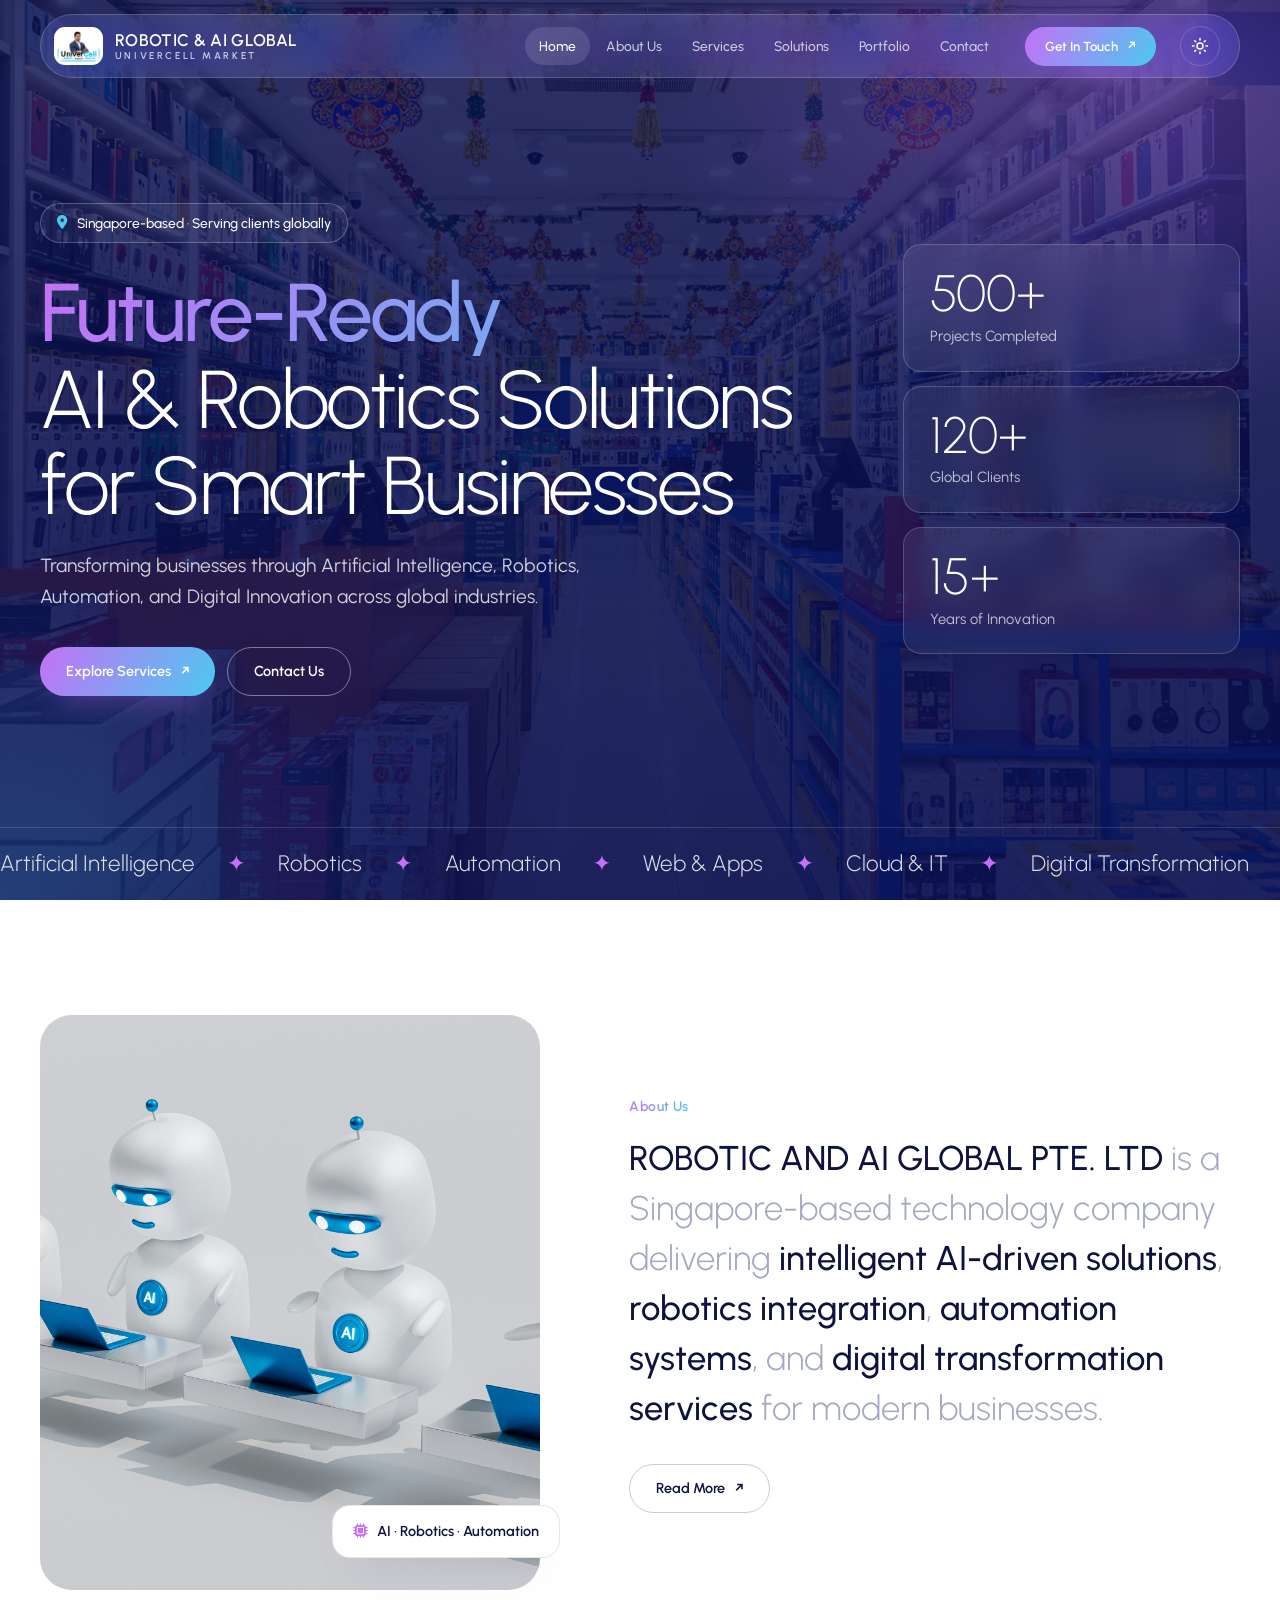
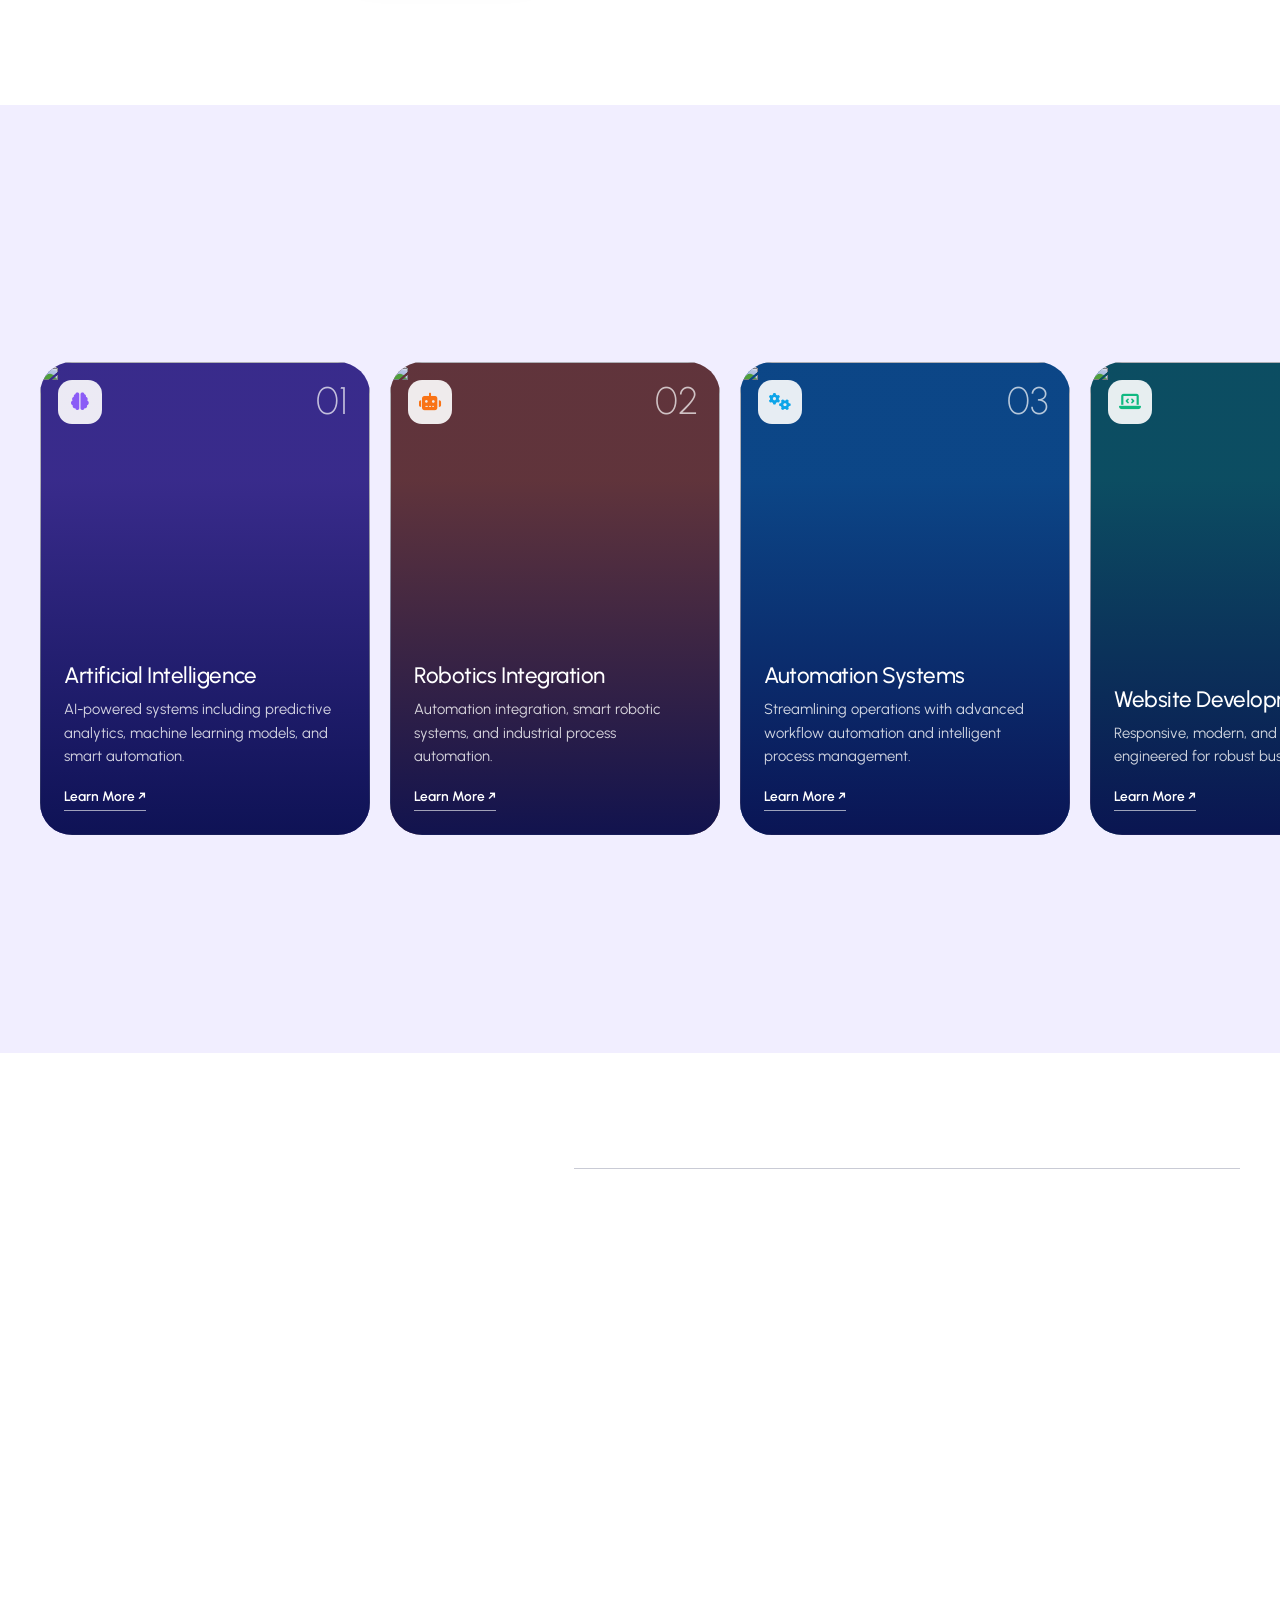
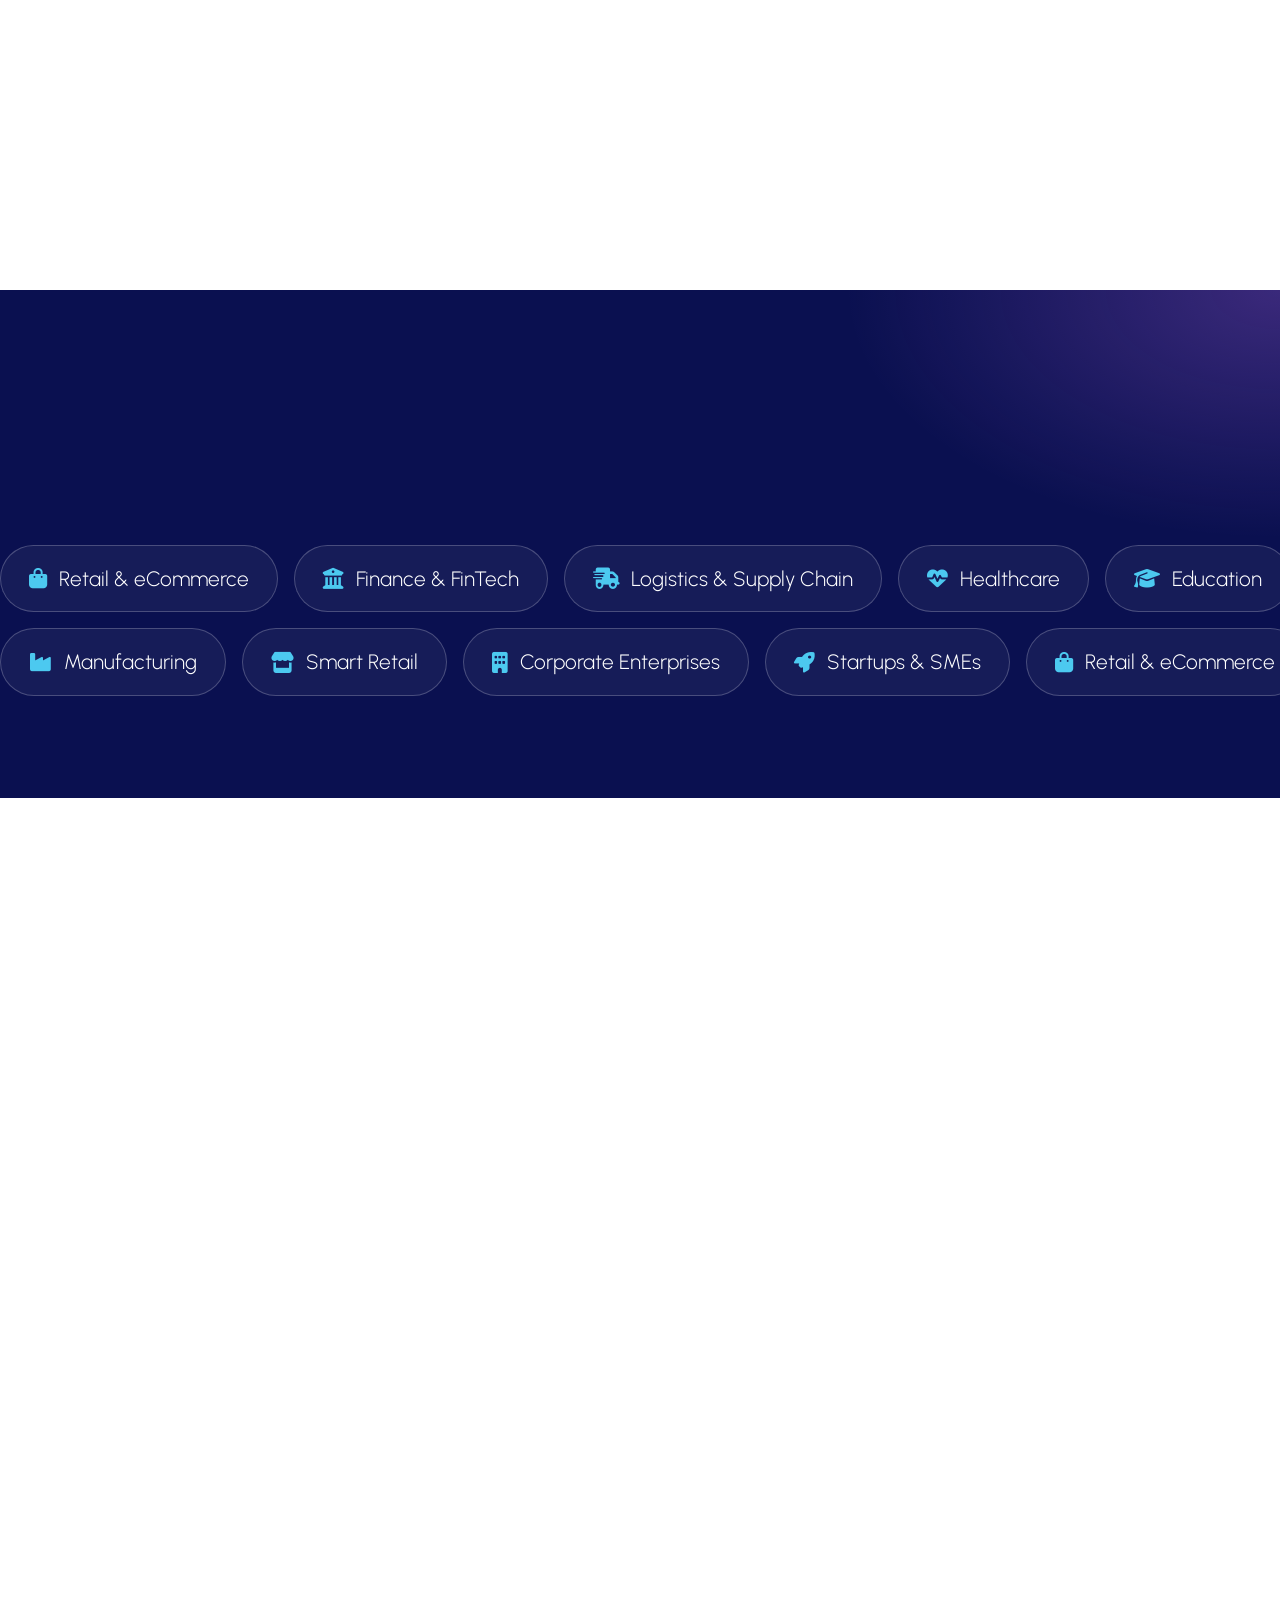
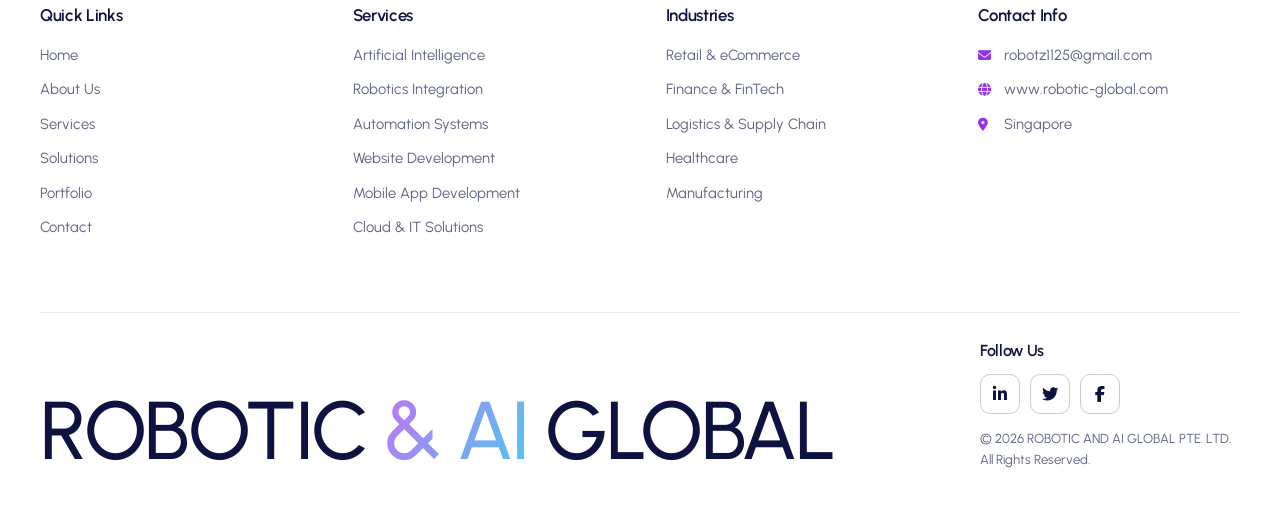
==== commit 8f7fb09b: "new design" ====
--- a/index.html
+++ b/index.html
@@ -5,13 +5,13 @@
     <meta name="viewport" content="width=device-width, initial-scale=1.0" />
     <meta
       name="description"
-      content="ROBOTIC AND AI GLOBAL PTE. LTD - Future-Ready AI & Robotics Solutions for Smart Businesses. Transforming businesses across global industries."
+      content="ROBOTIC AND AI GLOBAL PTE. LTD - Future-Ready AI &amp; Robotics Solutions for Smart Businesses. Transforming businesses across global industries."
     />
     <title>ROBOTIC &amp; AI GLOBAL | UNIVERCELL MARKET</title>
     <meta property="og:title" content="ROBOTIC AND AI GLOBAL PTE. LTD" />
     <meta
       property="og:description"
-      content="Future-Ready AI & Robotics Solutions for Smart Businesses."
+      content="Future-Ready AI &amp; Robotics Solutions for Smart Businesses."
     />
     <meta property="og:image" content="images/hero-bg.jpg" />
     <meta property="og:url" content="https://www.robotic-global.com" />
@@ -28,7 +28,7 @@
       href="https://cdnjs.cloudflare.com/ajax/libs/font-awesome/6.4.0/css/all.min.css"
     />
     <link rel="stylesheet" href="css/reset.css" />
-    <link rel="stylesheet" href="css/common.css" />
+    <link rel="stylesheet" href="css/common.css?v=9" />
     <link rel="stylesheet" href="css/home.css" />
     <script src="js/theme.js"></script>
   </head>
@@ -37,447 +37,392 @@
 
     <div class="page">
       <main>
-        <section class="hero-wrap">
-          <div class="hero">
-            <div class="container hero-grid">
-              <div class="hero-copy">
-                <h1 data-reveal>
-                  <span class="hero-accent">Future-Ready</span>
-                  AI &amp; Robotics Solutions for Smart Businesses
-                </h1>
-                <p class="hero-sub" data-reveal style="--d: 0.1s">
-                  Transforming businesses through Artificial Intelligence,
-                  Robotics, Automation, and Digital Innovation across global
-                  industries.
-                </p>
-                <div class="hero-actions" data-reveal style="--d: 0.2s">
-                  <a href="services.html" class="btn btn-outline-light"
-                    >Explore Services
-                    <span class="arrow" aria-hidden="true">&#8599;</span></a
-                  >
-                  <a href="contact.html" class="btn btn-primary">Contact Us</a>
-                </div>
-                <ul class="hero-meta" data-reveal style="--d: 0.3s">
-                  <li>
-                    <i class="fa-solid fa-location-dot"></i> Singapore-based
-                  </li>
-                  <li>
-                    <i class="fa-solid fa-globe"></i> Serving clients globally
-                  </li>
-                </ul>
-              </div>
-
-              <div
-                class="tiles"
-                data-reveal="right"
-                style="--d: 0.15s"
-                aria-hidden="true"
-              >
-                <div class="tile t1">
-                  <img
-                    src="https://images.pexels.com/photos/17483868/pexels-photo-17483868.jpeg?auto=compress&cs=tinysrgb&w=700"
-                    alt=""
-                    loading="lazy"
-                    decoding="async"
-                  /><i class="fa-solid fa-brain"></i
-                  ><span>Artificial Intelligence</span>
-                </div>
-                <div class="tile t2">
-                  <img
-                    src="https://images.pexels.com/photos/16544056/pexels-photo-16544056.jpeg?auto=compress&cs=tinysrgb&w=700"
-                    alt=""
-                    loading="lazy"
-                    decoding="async"
-                  /><i class="fa-solid fa-robot"></i><span>Robotics</span>
-                </div>
-                <div class="tile t3">
-                  <img
-                    src="https://images.pexels.com/photos/5532669/pexels-photo-5532669.jpeg?auto=compress&cs=tinysrgb&w=700"
-                    alt=""
-                    loading="lazy"
-                    decoding="async"
-                  /><i class="fa-solid fa-gears"></i><span>Automation</span>
-                </div>
-                <div class="tile t4">
-                  <img
-                    src="https://images.pexels.com/photos/6424590/pexels-photo-6424590.jpeg?auto=compress&cs=tinysrgb&w=700"
-                    alt=""
-                    loading="lazy"
-                    decoding="async"
-                  /><i class="fa-solid fa-laptop-code"></i
-                  ><span>Web &amp; Apps</span>
-                </div>
-                <div class="tile t5">
-                  <img
-                    src="https://images.pexels.com/photos/37730211/pexels-photo-37730211.jpeg?auto=compress&cs=tinysrgb&w=700"
-                    alt=""
-                    loading="lazy"
-                    decoding="async"
-                  /><i class="fa-solid fa-cloud"></i><span>Cloud &amp; IT</span>
-                </div>
-              </div>
-            </div>
-          </div>
-        </section>
-
-        <section class="section about">
-          <div class="container">
-            <div class="about-intro" data-reveal>
-              <span class="about-orb"><i class="fa-solid fa-robot"></i></span>
+        <section class="hm-hero">
+          <div class="container hm-hero-grid">
+            <div class="hm-hero-copy">
+              <span class="hm-kicker" data-reveal
+                ><i class="fa-solid fa-location-dot"></i> Singapore-based
+                &middot; Serving clients globally</span
+              >
+              <h1 data-reveal style="--d: 0.08s">
+                <em>Future-Ready</em>
+                AI &amp; Robotics Solutions for Smart Businesses
+              </h1>
+              <p data-reveal style="--d: 0.16s">
+                Transforming businesses through Artificial Intelligence,
+                Robotics, Automation, and Digital Innovation across global
+                industries.
+              </p>
+              <div class="hm-actions" data-reveal style="--d: 0.24s">
+                <a href="services.html" class="btn btn-primary"
+                  >Explore Services
+                  <span class="arrow" aria-hidden="true">&#8599;</span></a
+                >
+                <a href="contact.html" class="btn btn-outline-light"
+                  >Contact Us</a
+                >
+              </div>
+            </div>
+            <div class="hm-glass" data-reveal="right" style="--d: 0.2s">
+              <div class="hm-glass-item">
+                <div class="hm-glass-v" data-target="500" data-suffix="+">
+                  0
+                </div>
+                <div class="hm-glass-l">Projects Completed</div>
+              </div>
+              <div class="hm-glass-item">
+                <div class="hm-glass-v" data-target="120" data-suffix="+">
+                  0
+                </div>
+                <div class="hm-glass-l">Global Clients</div>
+              </div>
+              <div class="hm-glass-item">
+                <div class="hm-glass-v" data-target="15" data-suffix="+">0</div>
+                <div class="hm-glass-l">Years of Innovation</div>
+              </div>
+            </div>
+          </div>
+          <div class="hm-ticker" aria-hidden="true">
+            <div class="hm-ticker-track">
+              <span>Artificial Intelligence</span><span>Robotics</span
+              ><span>Automation</span><span>Web &amp; Apps</span
+              ><span>Cloud &amp; IT</span><span>Digital Transformation</span
+              ><span>Artificial Intelligence</span><span>Robotics</span
+              ><span>Automation</span><span>Web &amp; Apps</span
+              ><span>Cloud &amp; IT</span><span>Digital Transformation</span>
+            </div>
+          </div>
+        </section>
+
+        <section class="hm-about">
+          <div class="container hm-about-grid">
+            <div class="hm-about-img" data-reveal="left">
+              <img
+                src="images/about us.jpg"
+                alt="About ROBOTIC AND AI GLOBAL"
+                loading="lazy"
+              />
+              <div class="hm-about-chip">
+                <i class="fa-solid fa-microchip"></i> AI &middot; Robotics
+                &middot; Automation
+              </div>
+            </div>
+            <div data-reveal="right" style="--d: 0.1s">
               <span class="eyebrow">About Us</span>
-            </div>
-            <p class="statement" data-reveal style="--d: 0.1s">
-              <b>ROBOTIC AND AI GLOBAL PTE. LTD</b> is a Singapore-based
-              technology company delivering
-              <b>intelligent AI-driven solutions</b>,
-              <b>robotics integration</b>, <b>automation systems</b>, and
-              <b>digital transformation services</b> for modern businesses.
-            </p>
-            <div class="about-cta" data-reveal style="--d: 0.2s">
+              <p class="hm-statement">
+                <b>ROBOTIC AND AI GLOBAL PTE. LTD</b> is a Singapore-based
+                technology company delivering
+                <b>intelligent AI-driven solutions</b>,
+                <b>robotics integration</b>, <b>automation systems</b>, and
+                <b>digital transformation services</b> for modern businesses.
+              </p>
               <a href="about.html" class="btn btn-outline"
                 >Read More
                 <span class="arrow" aria-hidden="true">&#8599;</span></a
               >
             </div>
-            <div class="stats">
-              <div class="stat" data-reveal>
-                <div class="stat-number" data-target="500" data-suffix="+">
-                  0
-                </div>
-                <div class="stat-label">Projects Completed</div>
-              </div>
-              <div class="stat" data-reveal style="--d: 0.08s">
-                <div class="stat-number" data-target="120" data-suffix="+">
-                  0
-                </div>
-                <div class="stat-label">Global Clients</div>
-              </div>
-              <div class="stat" data-reveal style="--d: 0.16s">
-                <div class="stat-number" data-target="50" data-suffix="+">
-                  0
-                </div>
-                <div class="stat-label">AI Solutions Deployed</div>
-              </div>
-              <div class="stat" data-reveal style="--d: 0.24s">
-                <div class="stat-number" data-target="15" data-suffix="+">
-                  0
-                </div>
-                <div class="stat-label">Years of Innovation</div>
-              </div>
-            </div>
-          </div>
-        </section>
-
-        <section class="section section-alt">
-          <div class="container">
-            <div class="head-left" data-reveal>
+          </div>
+        </section>
+
+        <section class="hm-services">
+          <div class="container hm-head">
+            <div data-reveal>
               <span class="eyebrow">Our Services</span>
-              <h2 class="section-title">
-                Every Technology<br />Your Business Needs
-              </h2>
-              <p class="section-lead">
-                Comprehensive technology solutions to drive your business
-                forward into the digital age.
-              </p>
-            </div>
-            <div class="services-grid">
-              <article class="svc" style="--tint: #8b5cf6; --d: 0s" data-reveal>
-                <span class="svc-media"
-                  ><img
-                    src="https://images.pexels.com/photos/17483868/pexels-photo-17483868.jpeg?auto=compress&cs=tinysrgb&w=700"
-                    alt=""
-                    loading="lazy"
-                    decoding="async"
-                /></span>
-                <span class="svc-icon"><i class="fa-solid fa-brain"></i></span>
-                <h3>Artificial Intelligence</h3>
-                <p>
-                  AI-powered systems including predictive analytics, machine
-                  learning models, and smart automation.
-                </p>
-                <span class="svc-btn">Learn More</span>
-                <a
-                  href="services.html"
-                  class="svc-link"
-                  aria-label="Artificial Intelligence services"
-                ></a>
-              </article>
-              <article
-                class="svc"
-                style="--tint: #f97316; --d: 0.08s"
-                data-reveal
-              >
-                <span class="svc-media"
-                  ><img
-                    src="https://images.pexels.com/photos/16544056/pexels-photo-16544056.jpeg?auto=compress&cs=tinysrgb&w=700"
-                    alt=""
-                    loading="lazy"
-                    decoding="async"
-                /></span>
-                <span class="svc-icon"><i class="fa-solid fa-robot"></i></span>
-                <h3>Robotics Integration</h3>
-                <p>
-                  Automation integration, smart robotic systems, and industrial
-                  process automation.
-                </p>
-                <span class="svc-btn">Learn More</span>
-                <a
-                  href="services.html"
-                  class="svc-link"
-                  aria-label="Robotics Integration services"
-                ></a>
-              </article>
-              <article
-                class="svc"
-                style="--tint: #0ea5e9; --d: 0.16s"
-                data-reveal
-              >
-                <span class="svc-media"
-                  ><img
-                    src="https://images.pexels.com/photos/5532669/pexels-photo-5532669.jpeg?auto=compress&cs=tinysrgb&w=700"
-                    alt=""
-                    loading="lazy"
-                    decoding="async"
-                /></span>
-                <span class="svc-icon"><i class="fa-solid fa-gears"></i></span>
-                <h3>Automation Systems</h3>
-                <p>
-                  Streamlining operations with advanced workflow automation and
-                  intelligent process management.
-                </p>
-                <span class="svc-btn">Learn More</span>
-                <a
-                  href="services.html"
-                  class="svc-link"
-                  aria-label="Automation Systems services"
-                ></a>
-              </article>
-              <article class="svc" style="--tint: #10b981; --d: 0s" data-reveal>
-                <span class="svc-media"
-                  ><img
-                    src="https://images.pexels.com/photos/6424590/pexels-photo-6424590.jpeg?auto=compress&cs=tinysrgb&w=700"
-                    alt=""
-                    loading="lazy"
-                    decoding="async"
-                /></span>
-                <span class="svc-icon"
+              <h2>What we build for you</h2>
+            </div>
+            <div class="hm-arrows" data-reveal style="--d: 0.1s">
+              <button
+                type="button"
+                class="hm-arrow"
+                id="hm-prev"
+                aria-label="Previous services"
+              >
+                <i class="fa-solid fa-arrow-left"></i>
+              </button>
+              <button
+                type="button"
+                class="hm-arrow"
+                id="hm-next"
+                aria-label="Next services"
+              >
+                <i class="fa-solid fa-arrow-right"></i>
+              </button>
+            </div>
+          </div>
+          <div class="hm-track-wrap">
+            <div class="hm-track" id="hm-track">
+              <a href="services.html" class="hm-card" style="--tint: #8b5cf6">
+                <img
+                  src="https://images.pexels.com/photos/17483868/pexels-photo-17483868.jpeg?auto=compress&cs=tinysrgb&w=700"
+                  alt=""
+                  loading="lazy"
+                  decoding="async"
+                />
+                <span class="hm-card-no">01</span>
+                <span class="hm-card-ic"
+                  ><i class="fa-solid fa-brain"></i
+                ></span>
+                <div class="hm-card-body">
+                  <h3>Artificial Intelligence</h3>
+                  <p>
+                    AI-powered systems including predictive analytics, machine
+                    learning models, and smart automation.
+                  </p>
+                  <span class="hm-card-go"
+                    >Learn More <span aria-hidden="true">&#8599;</span></span
+                  >
+                </div>
+              </a>
+              <a href="services.html" class="hm-card" style="--tint: #f97316">
+                <img
+                  src="https://images.pexels.com/photos/16544056/pexels-photo-16544056.jpeg?auto=compress&cs=tinysrgb&w=700"
+                  alt=""
+                  loading="lazy"
+                  decoding="async"
+                />
+                <span class="hm-card-no">02</span>
+                <span class="hm-card-ic"
+                  ><i class="fa-solid fa-robot"></i
+                ></span>
+                <div class="hm-card-body">
+                  <h3>Robotics Integration</h3>
+                  <p>
+                    Automation integration, smart robotic systems, and
+                    industrial process automation.
+                  </p>
+                  <span class="hm-card-go"
+                    >Learn More <span aria-hidden="true">&#8599;</span></span
+                  >
+                </div>
+              </a>
+              <a href="services.html" class="hm-card" style="--tint: #0ea5e9">
+                <img
+                  src="https://images.pexels.com/photos/5532669/pexels-photo-5532669.jpeg?auto=compress&cs=tinysrgb&w=700"
+                  alt=""
+                  loading="lazy"
+                  decoding="async"
+                />
+                <span class="hm-card-no">03</span>
+                <span class="hm-card-ic"
+                  ><i class="fa-solid fa-gears"></i
+                ></span>
+                <div class="hm-card-body">
+                  <h3>Automation Systems</h3>
+                  <p>
+                    Streamlining operations with advanced workflow automation
+                    and intelligent process management.
+                  </p>
+                  <span class="hm-card-go"
+                    >Learn More <span aria-hidden="true">&#8599;</span></span
+                  >
+                </div>
+              </a>
+              <a href="services.html" class="hm-card" style="--tint: #10b981">
+                <img
+                  src="https://images.pexels.com/photos/6424590/pexels-photo-6424590.jpeg?auto=compress&cs=tinysrgb&w=700"
+                  alt=""
+                  loading="lazy"
+                  decoding="async"
+                />
+                <span class="hm-card-no">04</span>
+                <span class="hm-card-ic"
                   ><i class="fa-solid fa-laptop-code"></i
                 ></span>
-                <h3>Website Development</h3>
-                <p>
-                  Responsive, modern, and secure websites engineered for robust
-                  business growth.
-                </p>
-                <span class="svc-btn">Learn More</span>
-                <a
-                  href="services.html"
-                  class="svc-link"
-                  aria-label="Website Development services"
-                ></a>
-              </article>
-              <article
-                class="svc"
-                style="--tint: #ec4899; --d: 0.08s"
-                data-reveal
-              >
-                <span class="svc-media"
-                  ><img
-                    src="https://images.pexels.com/photos/607812/pexels-photo-607812.jpeg?auto=compress&cs=tinysrgb&w=700"
-                    alt=""
-                    loading="lazy"
-                    decoding="async"
-                /></span>
-                <span class="svc-icon"
+                <div class="hm-card-body">
+                  <h3>Website Development</h3>
+                  <p>
+                    Responsive, modern, and secure websites engineered for
+                    robust business growth.
+                  </p>
+                  <span class="hm-card-go"
+                    >Learn More <span aria-hidden="true">&#8599;</span></span
+                  >
+                </div>
+              </a>
+              <a href="services.html" class="hm-card" style="--tint: #ec4899">
+                <img
+                  src="https://images.pexels.com/photos/607812/pexels-photo-607812.jpeg?auto=compress&cs=tinysrgb&w=700"
+                  alt=""
+                  loading="lazy"
+                  decoding="async"
+                />
+                <span class="hm-card-no">05</span>
+                <span class="hm-card-ic"
                   ><i class="fa-solid fa-mobile-screen-button"></i
                 ></span>
-                <h3>Mobile App Development</h3>
-                <p>
-                  Custom Android and iOS applications built with modern and
-                  scalable architecture.
-                </p>
-                <span class="svc-btn">Learn More</span>
-                <a
-                  href="services.html"
-                  class="svc-link"
-                  aria-label="Mobile App Development services"
-                ></a>
-              </article>
-              <article
-                class="svc"
-                style="--tint: #eab308; --d: 0.16s"
-                data-reveal
-              >
-                <span class="svc-media"
-                  ><img
-                    src="https://images.pexels.com/photos/37730211/pexels-photo-37730211.jpeg?auto=compress&cs=tinysrgb&w=700"
-                    alt=""
-                    loading="lazy"
-                    decoding="async"
-                /></span>
-                <span class="svc-icon"><i class="fa-solid fa-cloud"></i></span>
-                <h3>Cloud &amp; IT Solutions</h3>
-                <p>
-                  Secure cloud hosting, data backup systems, and comprehensive
-                  infrastructure management.
-                </p>
-                <span class="svc-btn">Learn More</span>
-                <a
-                  href="services.html"
-                  class="svc-link"
-                  aria-label="Cloud and IT Solutions services"
-                ></a>
-              </article>
-            </div>
-            <div class="center-cta" data-reveal>
-              <a href="services.html" class="btn btn-primary"
-                >View All Services
-                <span class="arrow" aria-hidden="true">&#8599;</span></a
-              >
-            </div>
-          </div>
-        </section>
-
-        <section class="section">
-          <div class="container">
-            <div class="head-center" data-reveal>
+                <div class="hm-card-body">
+                  <h3>Mobile App Development</h3>
+                  <p>
+                    Custom Android and iOS applications built with modern and
+                    scalable architecture.
+                  </p>
+                  <span class="hm-card-go"
+                    >Learn More <span aria-hidden="true">&#8599;</span></span
+                  >
+                </div>
+              </a>
+              <a href="services.html" class="hm-card" style="--tint: #eab308">
+                <img
+                  src="https://images.pexels.com/photos/37730211/pexels-photo-37730211.jpeg?auto=compress&cs=tinysrgb&w=700"
+                  alt=""
+                  loading="lazy"
+                  decoding="async"
+                />
+                <span class="hm-card-no">06</span>
+                <span class="hm-card-ic"
+                  ><i class="fa-solid fa-cloud"></i
+                ></span>
+                <div class="hm-card-body">
+                  <h3>Cloud &amp; IT Solutions</h3>
+                  <p>
+                    Secure cloud hosting, data backup systems, and comprehensive
+                    infrastructure management.
+                  </p>
+                  <span class="hm-card-go"
+                    >Learn More <span aria-hidden="true">&#8599;</span></span
+                  >
+                </div>
+              </a>
+            </div>
+          </div>
+          <div class="container hm-more" data-reveal>
+            <a href="services.html" class="btn btn-primary"
+              >View All Services
+              <span class="arrow" aria-hidden="true">&#8599;</span></a
+            >
+          </div>
+        </section>
+
+        <section class="hm-why">
+          <div class="container hm-why-grid">
+            <div class="hm-why-head" data-reveal="left">
               <span class="eyebrow">Why Choose Us</span>
-              <h2 class="section-title">
-                We Bring the Future<br />to Your Fingertips
-              </h2>
-              <p class="section-lead">With unmatched expertise and vision.</p>
-            </div>
-            <div class="why-grid">
-              <article
-                class="why-card"
-                style="--tint: #8b5cf6; --d: 0s"
-                data-reveal
-              >
-                <div class="why-art"><i class="fa-solid fa-lightbulb"></i></div>
-                <span class="why-num">01</span>
+              <h2>We bring the future to your fingertips</h2>
+              <p>With unmatched expertise and vision.</p>
+            </div>
+            <ul class="hm-why-list">
+              <li class="hm-why-row" style="--d: 0s" data-reveal>
+                <span class="hm-why-no">01</span>
                 <h3>Innovative Technology</h3>
-              </article>
-              <article
-                class="why-card"
-                style="--tint: #f97316; --d: 0.08s"
-                data-reveal
-              >
-                <div class="why-art"><i class="fa-solid fa-user-tie"></i></div>
-                <span class="why-num">02</span>
+                <span class="hm-why-ic"
+                  ><i class="fa-solid fa-lightbulb"></i
+                ></span>
+              </li>
+              <li class="hm-why-row" style="--d: 0.07s" data-reveal>
+                <span class="hm-why-no">02</span>
                 <h3>Professional Expertise</h3>
-              </article>
-              <article
-                class="why-card"
-                style="--tint: #0ea5e9; --d: 0.16s"
-                data-reveal
-              >
-                <div class="why-art">
-                  <i class="fa-solid fa-puzzle-piece"></i>
-                </div>
-                <span class="why-num">03</span>
+                <span class="hm-why-ic"
+                  ><i class="fa-solid fa-user-tie"></i
+                ></span>
+              </li>
+              <li class="hm-why-row" style="--d: 0.14s" data-reveal>
+                <span class="hm-why-no">03</span>
                 <h3>Customized Solutions</h3>
-              </article>
-              <article
-                class="why-card"
-                style="--tint: #10b981; --d: 0.24s"
-                data-reveal
-              >
-                <div class="why-art"><i class="fa-solid fa-globe"></i></div>
-                <span class="why-num">04</span>
+                <span class="hm-why-ic"
+                  ><i class="fa-solid fa-puzzle-piece"></i
+                ></span>
+              </li>
+              <li class="hm-why-row" style="--d: 0.21s" data-reveal>
+                <span class="hm-why-no">04</span>
                 <h3>Global Vision</h3>
-              </article>
-              <article
-                class="why-card"
-                style="--tint: #ec4899; --d: 0.32s"
-                data-reveal
-              >
-                <div class="why-art"><i class="fa-solid fa-headset"></i></div>
-                <span class="why-num">05</span>
+                <span class="hm-why-ic"><i class="fa-solid fa-globe"></i></span>
+              </li>
+              <li class="hm-why-row" style="--d: 0.28s" data-reveal>
+                <span class="hm-why-no">05</span>
                 <h3>Reliable Support</h3>
-              </article>
-            </div>
-          </div>
-        </section>
-
-        <section class="section">
-          <div class="container">
-            <div class="head-center" data-reveal>
-              <span class="eyebrow">Industries</span>
-              <h2 class="section-title">Industries We Serve</h2>
-            </div>
-            <div class="industries" data-reveal>
-              <span class="industry"
+                <span class="hm-why-ic"
+                  ><i class="fa-solid fa-headset"></i
+                ></span>
+              </li>
+            </ul>
+          </div>
+        </section>
+
+        <section class="hm-ind">
+          <div class="container hm-ind-head" data-reveal>
+            <span class="eyebrow">Industries</span>
+            <h2>Industries We Serve</h2>
+          </div>
+          <div class="hm-marquee" aria-label="Industries we serve">
+            <div class="hm-row">
+              <span class="hm-pill"
                 ><i class="fa-solid fa-bag-shopping"></i> Retail &amp;
                 eCommerce</span
-              >
-              <span class="industry"
+              ><span class="hm-pill"
                 ><i class="fa-solid fa-building-columns"></i> Finance &amp;
                 FinTech</span
-              >
-              <span class="industry"
+              ><span class="hm-pill"
                 ><i class="fa-solid fa-truck-fast"></i> Logistics &amp; Supply
                 Chain</span
-              >
-              <span class="industry"
+              ><span class="hm-pill"
                 ><i class="fa-solid fa-heart-pulse"></i> Healthcare</span
-              >
-              <span class="industry"
+              ><span class="hm-pill"
                 ><i class="fa-solid fa-graduation-cap"></i> Education</span
-              >
-              <span class="industry"
+              ><span class="hm-pill"
+                ><i class="fa-solid fa-bag-shopping"></i> Retail &amp;
+                eCommerce</span
+              ><span class="hm-pill"
+                ><i class="fa-solid fa-building-columns"></i> Finance &amp;
+                FinTech</span
+              ><span class="hm-pill"
+                ><i class="fa-solid fa-truck-fast"></i> Logistics &amp; Supply
+                Chain</span
+              ><span class="hm-pill"
+                ><i class="fa-solid fa-heart-pulse"></i> Healthcare</span
+              ><span class="hm-pill"
+                ><i class="fa-solid fa-graduation-cap"></i> Education</span
+              >
+            </div>
+            <div class="hm-row rev">
+              <span class="hm-pill"
                 ><i class="fa-solid fa-industry"></i> Manufacturing</span
-              >
-              <span class="industry"
+              ><span class="hm-pill"
                 ><i class="fa-solid fa-store"></i> Smart Retail</span
-              >
-              <span class="industry"
+              ><span class="hm-pill"
                 ><i class="fa-solid fa-building"></i> Corporate
                 Enterprises</span
-              >
-              <span class="industry"
+              ><span class="hm-pill"
                 ><i class="fa-solid fa-rocket"></i> Startups &amp; SMEs</span
-              >
-            </div>
-          </div>
-        </section>
-
-        <section class="cta-wrap">
-          <div class="cta">
-            <div class="container cta-grid">
-              <div data-reveal="left">
-                <span class="eyebrow">Work Smarter, Faster</span>
-                <h2>
-                  Transform Your Business<br />with Future-Ready AI &amp;
-                  Robotics
-                </h2>
-                <p>
-                  Partner with us to integrate cutting-edge AI and Robotics into
-                  your operations.
-                </p>
-                <div class="cta-actions">
-                  <a href="contact.html" class="btn btn-primary"
-                    >Get In Touch
-                    <span class="arrow" aria-hidden="true">&#8599;</span></a
-                  >
-                  <a href="services.html" class="btn btn-outline-light"
-                    >Explore Services
-                    <span class="arrow" aria-hidden="true">&#8599;</span></a
-                  >
-                </div>
-              </div>
-              <div class="cta-art" data-reveal="right" aria-hidden="true">
-                <div class="cta-core"><i class="fa-solid fa-robot"></i></div>
-                <span class="cta-dot d1"
-                  ><i class="fa-solid fa-brain"></i
-                ></span>
-                <span class="cta-dot d2"
-                  ><i class="fa-solid fa-gears"></i
-                ></span>
-                <span class="cta-dot d3"
-                  ><i class="fa-solid fa-cloud"></i
-                ></span>
-                <span class="cta-dot d4"
-                  ><i class="fa-solid fa-headset"></i
-                ></span>
+              ><span class="hm-pill"
+                ><i class="fa-solid fa-bag-shopping"></i> Retail &amp;
+                eCommerce</span
+              ><span class="hm-pill"
+                ><i class="fa-solid fa-industry"></i> Manufacturing</span
+              ><span class="hm-pill"
+                ><i class="fa-solid fa-store"></i> Smart Retail</span
+              ><span class="hm-pill"
+                ><i class="fa-solid fa-building"></i> Corporate
+                Enterprises</span
+              ><span class="hm-pill"
+                ><i class="fa-solid fa-rocket"></i> Startups &amp; SMEs</span
+              ><span class="hm-pill"
+                ><i class="fa-solid fa-bag-shopping"></i> Retail &amp;
+                eCommerce</span
+              >
+            </div>
+          </div>
+        </section>
+
+        <section class="hm-cta">
+          <div class="container">
+            <div class="hm-cta-card" data-reveal>
+              <span class="eyebrow">Work Smarter, Faster</span>
+              <h2>
+                Transform Your Business with Future-Ready AI &amp; Robotics
+              </h2>
+              <p>
+                Partner with us to integrate cutting-edge AI and Robotics into
+                your operations.
+              </p>
+              <div class="hm-actions">
+                <a href="contact.html" class="btn btn-primary"
+                  >Get In Touch
+                  <span class="arrow" aria-hidden="true">&#8599;</span></a
+                >
+                <a href="services.html" class="btn btn-outline-light"
+                  >Explore Services
+                  <span class="arrow" aria-hidden="true">&#8599;</span></a
+                >
               </div>
             </div>
           </div>
@@ -487,6 +432,7 @@
       <div data-include="partials/footer.html"></div>
     </div>
 
-    <script src="js/main.js" defer></script>
+    <script src="js/main.js?v=7" defer></script>
+    <script src="js/home.js" defer></script>
   </body>
 </html>
--- a/css/common.css
+++ b/css/common.css
@@ -249,20 +249,50 @@
     height 0.35s ease;
 }
 
-.site-header.scrolled,
-body.menu-open .site-header {
+.hd-solid .site-header,
+.site-header.scrolled {
   --hd-text: var(--text);
   --hd-muted: var(--muted);
   --hd-active: var(--surface-2);
   --hd-line: var(--border-strong);
 }
 
-.site-header.scrolled {
-  height: 68px;
+.site-header::before {
+  content: "";
+  position: absolute;
+  inset: 0;
+  z-index: -2;
   background: var(--glass);
   -webkit-backdrop-filter: blur(18px) saturate(160%);
   backdrop-filter: blur(18px) saturate(160%);
+  opacity: 0;
+  transition: opacity 0.35s ease;
+}
+
+.site-header.scrolled {
+  height: 68px;
   border-bottom-color: var(--border);
+}
+
+.site-header.scrolled::before {
+  opacity: 1;
+}
+
+body.menu-open .site-header {
+  --hd-text: #ffffff;
+  --hd-muted: rgba(255, 255, 255, 0.74);
+  --hd-active: rgba(255, 255, 255, 0.12);
+  --hd-line: rgba(255, 255, 255, 0.28);
+  border-bottom-color: transparent;
+}
+
+body.menu-open .site-header::before,
+body.menu-open .site-header .nav::after {
+  opacity: 0;
+}
+
+.menu-foot {
+  display: none;
 }
 
 .nav {
@@ -407,7 +437,8 @@
 }
 
 .hamburger {
-  display: none;
+  display: block;
+  flex-shrink: 0;
   position: relative;
   width: 40px;
   height: 40px;
@@ -709,3 +740,541 @@
     padding: 12px 22px;
   }
 }
+
+@media (max-width: 960px) {
+  .nav-menu {
+    bottom: 0;
+    justify-content: flex-start;
+    gap: 0;
+    height: 100vh;
+    height: 100dvh;
+    max-height: none;
+    padding: calc(var(--header-h) + 8px) 1.5rem 28px;
+    color: #ffffff;
+    background:
+      radial-gradient(
+        520px 420px at 100% 0%,
+        rgba(196, 113, 245, 0.34),
+        transparent 62%
+      ),
+      radial-gradient(
+        520px 420px at 0% 100%,
+        rgba(76, 201, 240, 0.22),
+        transparent 62%
+      ),
+      var(--navy);
+    border-bottom: 0;
+    box-shadow: none;
+    opacity: 1;
+    visibility: hidden;
+    transform: none;
+    clip-path: circle(0% at calc(100% - 3.4rem) 42px);
+    transition:
+      clip-path 0.75s var(--ease),
+      visibility 0s linear 0.75s;
+  }
+
+  .nav-menu.open {
+    visibility: visible;
+    clip-path: circle(150% at calc(100% - 3.4rem) 42px);
+    transition:
+      clip-path 0.75s var(--ease),
+      visibility 0s;
+  }
+
+  .nav-links {
+    counter-reset: nav;
+    gap: 0;
+  }
+
+  .nav-links li {
+    counter-increment: nav;
+    border-bottom: 1px solid rgba(255, 255, 255, 0.12);
+    opacity: 0;
+    transform: translateY(26px);
+    transition:
+      opacity 0.5s ease,
+      transform 0.7s var(--ease);
+  }
+
+  .nav-menu.open .nav-links li {
+    opacity: 1;
+    transform: none;
+  }
+
+  .nav-menu.open .nav-links li:nth-child(1) {
+    transition-delay: 0.22s;
+  }
+  .nav-menu.open .nav-links li:nth-child(2) {
+    transition-delay: 0.28s;
+  }
+  .nav-menu.open .nav-links li:nth-child(3) {
+    transition-delay: 0.34s;
+  }
+  .nav-menu.open .nav-links li:nth-child(4) {
+    transition-delay: 0.4s;
+  }
+  .nav-menu.open .nav-links li:nth-child(5) {
+    transition-delay: 0.46s;
+  }
+  .nav-menu.open .nav-links li:nth-child(6) {
+    transition-delay: 0.52s;
+  }
+
+  .nav-links a {
+    display: flex;
+    align-items: baseline;
+    gap: 18px;
+    padding: 12px 0;
+    border-radius: 0;
+    background: transparent;
+    color: rgba(255, 255, 255, 0.78);
+    font-size: clamp(1.8rem, 8vw, 2.5rem);
+    font-weight: 300;
+    letter-spacing: -0.01em;
+  }
+
+  .nav-links a::before {
+    content: "0" counter(nav);
+    min-width: 28px;
+    color: var(--sky);
+    font-size: 0.8rem;
+    font-weight: 600;
+    letter-spacing: 0.04em;
+  }
+
+  .nav-links a:hover,
+  .nav-links a.active {
+    background: transparent;
+    color: #ffffff;
+  }
+
+  .nav-links a.active {
+    font-weight: 500;
+  }
+
+  .nav-cta {
+    margin-top: 22px;
+    padding: 16px;
+    opacity: 0;
+    transform: translateY(20px);
+    transition:
+      opacity 0.5s ease 0.5s,
+      transform 0.7s var(--ease) 0.5s,
+      box-shadow 0.3s ease;
+  }
+
+  .nav-menu.open .nav-cta {
+    opacity: 1;
+    transform: none;
+  }
+
+  .menu-foot {
+    display: grid;
+    gap: 14px;
+    margin-top: auto;
+    padding-top: 26px;
+    color: rgba(255, 255, 255, 0.74);
+    font-size: 0.95rem;
+    opacity: 0;
+    transition: opacity 0.6s ease 0.6s;
+  }
+
+  .nav-menu.open .menu-foot {
+    opacity: 1;
+  }
+
+  .menu-foot i {
+    width: 18px;
+    margin-right: 10px;
+    color: var(--sky);
+  }
+
+  .menu-social {
+    display: flex;
+    gap: 10px;
+  }
+
+  .menu-social a {
+    display: grid;
+    place-items: center;
+    width: 42px;
+    height: 42px;
+    border-radius: 50%;
+    border: 1px solid rgba(255, 255, 255, 0.24);
+    color: #ffffff;
+    transition: background 0.4s var(--ease);
+  }
+
+  .menu-social a:hover {
+    background: rgba(255, 255, 255, 0.14);
+  }
+
+  .menu-social i {
+    margin: 0;
+    color: #ffffff;
+  }
+}
+
+.logo {
+  min-width: 0;
+}
+
+.nav-actions {
+  flex-shrink: 0;
+}
+
+.brand-logo {
+  max-width: 130px;
+}
+
+.brand-copy strong {
+  white-space: nowrap;
+}
+
+@media (max-width: 600px) {
+  .brand-logo {
+    max-width: 84px;
+  }
+
+  .brand-copy strong {
+    font-size: 0.82rem;
+  }
+
+  .brand-copy small {
+    display: none;
+  }
+}
+
+@media (max-width: 380px) {
+  .brand-copy {
+    display: none;
+  }
+}
+
+@media (min-width: 961px) {
+  .hamburger {
+    display: none;
+  }
+}
+
+.hamburger {
+  background: rgba(255, 255, 255, 0.1);
+  border-color: var(--hd-line);
+}
+
+@media (max-width: 960px) {
+  .nav-actions {
+    margin-left: auto;
+    gap: 8px;
+  }
+
+  .hamburger {
+    display: block !important;
+    order: -1;
+    width: 44px;
+    height: 44px;
+    border: 0;
+    background: var(--grad);
+    box-shadow: 0 10px 22px -10px var(--glow);
+  }
+
+  .hamburger span {
+    left: 13px;
+    right: 13px;
+    background: #ffffff;
+  }
+
+  .hamburger span:nth-child(1) {
+    top: 16px;
+  }
+
+  .hamburger span:nth-child(2) {
+    top: 21px;
+  }
+
+  .hamburger span:nth-child(3) {
+    top: 26px;
+  }
+
+  .hamburger.open span:nth-child(1),
+  .hamburger.open span:nth-child(3) {
+    top: 21px;
+  }
+
+  .theme-toggle {
+    width: 44px;
+    height: 44px;
+  }
+}
+
+.site-header,
+.site-header.scrolled {
+  top: 14px;
+  height: auto;
+  border-bottom: 0;
+}
+
+.site-header.scrolled {
+  top: 10px;
+}
+
+.site-header::before {
+  display: none;
+}
+
+.site-header .nav {
+  height: 64px;
+  padding: 0 10px 0 14px;
+}
+
+.site-header .nav::after {
+  display: none !important;
+}
+
+.site-header .nav::before {
+  content: "";
+  position: absolute;
+  inset: 0;
+  z-index: -1;
+  border-radius: 999px;
+  border: 1px solid var(--hd-line);
+  background: rgba(255, 255, 255, 0.1);
+  -webkit-backdrop-filter: blur(18px) saturate(160%);
+  backdrop-filter: blur(18px) saturate(160%);
+  transition:
+    background-color 0.4s ease,
+    border-color 0.4s ease,
+    box-shadow 0.4s ease,
+    opacity 0.3s ease;
+}
+
+.hd-solid .site-header .nav::before,
+.site-header.scrolled .nav::before {
+  background: var(--glass);
+}
+
+.site-header.scrolled .nav::before {
+  box-shadow: 0 20px 44px -24px rgba(10, 16, 80, 0.5);
+}
+
+body.menu-open .site-header .nav::before {
+  opacity: 0;
+}
+
+.site-header .brand-logo {
+  height: 38px;
+}
+
+.nav-links a {
+  border-radius: 999px;
+}
+
+.nav-cta {
+  border-radius: 999px;
+}
+
+@media (max-width: 960px) {
+  .site-header .nav {
+    height: 60px;
+    padding: 0 8px 0 10px;
+  }
+
+  .site-header .brand-logo {
+    height: 34px;
+  }
+}
+
+@media (max-width: 960px) {
+  .site-header .logo {
+    flex: 1 1 0;
+    min-width: 0;
+    overflow: hidden;
+  }
+
+  .site-header .brand-copy {
+    min-width: 0;
+    overflow: hidden;
+  }
+
+  .site-header .brand-copy strong {
+    overflow: hidden;
+    text-overflow: ellipsis;
+  }
+
+  .site-header .nav-actions {
+    flex: none;
+  }
+}
+
+@media (max-width: 480px) {
+  .site-header .brand-copy {
+    display: none;
+  }
+
+  .site-header .brand-logo {
+    max-width: 120px;
+  }
+}
+
+.theme-switch {
+  display: none;
+}
+
+@media (max-width: 960px) {
+  .site-header .theme-toggle {
+    display: none;
+  }
+
+  .site-header .nav-actions {
+    margin-left: auto;
+  }
+
+  .site-header .hamburger {
+    display: block !important;
+    width: 46px;
+    height: 46px;
+    opacity: 1;
+    visibility: visible;
+  }
+
+  .site-header .hamburger span {
+    left: 14px;
+    right: 14px;
+  }
+
+  .site-header .hamburger span:nth-child(1) {
+    top: 17px;
+  }
+
+  .site-header .hamburger span:nth-child(2) {
+    top: 22px;
+  }
+
+  .site-header .hamburger span:nth-child(3) {
+    top: 27px;
+  }
+
+  .site-header .hamburger.open span:nth-child(1),
+  .site-header .hamburger.open span:nth-child(3) {
+    top: 22px;
+  }
+
+  .theme-switch {
+    display: flex;
+    align-items: center;
+    justify-content: space-between;
+    width: 100%;
+    padding: 14px 18px;
+    border-radius: var(--radius);
+    border: 1px solid rgba(255, 255, 255, 0.2);
+    background: rgba(255, 255, 255, 0.06);
+    color: #ffffff;
+    font-size: 1rem;
+    font-weight: 500;
+  }
+
+  .menu-foot .theme-switch i {
+    width: auto;
+    margin-right: 12px;
+    color: var(--sky);
+  }
+
+  .ts-track {
+    position: relative;
+    flex-shrink: 0;
+    width: 52px;
+    height: 30px;
+    border-radius: 999px;
+    background: rgba(255, 255, 255, 0.2);
+    transition: background 0.4s var(--ease);
+  }
+
+  .ts-knob {
+    position: absolute;
+    top: 3px;
+    left: 3px;
+    width: 24px;
+    height: 24px;
+    border-radius: 50%;
+    background: #ffffff;
+    transition: transform 0.5s var(--ease);
+  }
+
+  [data-theme="dark"] .ts-track {
+    background: var(--grad);
+  }
+
+  [data-theme="dark"] .ts-knob {
+    transform: translateX(22px);
+  }
+}
+
+@media (max-width: 960px) {
+  .site-header .logo {
+    gap: 8px;
+  }
+
+  .site-header .brand-copy strong {
+    white-space: normal;
+    overflow: visible;
+    text-overflow: clip;
+  }
+}
+
+@media (max-width: 480px) {
+  .site-header .brand-logo {
+    max-width: 58px;
+    height: 32px;
+  }
+
+  .site-header .brand-copy {
+    display: grid;
+    gap: 2px;
+  }
+
+  .site-header .brand-copy strong {
+    font-size: 0.7rem;
+    line-height: 1.15;
+    letter-spacing: 0.01em;
+  }
+
+  .site-header .brand-copy small {
+    display: block;
+    font-size: 0.52rem;
+    letter-spacing: 0.14em;
+  }
+}
+
+@media (max-width: 340px) {
+  .site-header .brand-copy small {
+    display: none;
+  }
+}
+
+@media (max-width: 960px) {
+  .site-header .nav {
+    position: relative;
+  }
+
+  .site-header .nav-actions {
+    position: absolute;
+    top: 50%;
+    right: 8px;
+    z-index: 5;
+    margin: 0;
+    transform: translateY(-50%);
+  }
+
+  .site-header .logo {
+    flex: none;
+    width: auto;
+    max-width: calc(100% - 70px);
+    overflow: hidden;
+  }
+
+  .site-header .hamburger {
+    display: block !important;
+    flex-shrink: 0;
+  }
+}
--- a/css/home.css
+++ b/css/home.css
@@ -1,696 +1,593 @@
-.hero {
+.hm-hero {
   position: relative;
+  display: flex;
+  flex-direction: column;
+  justify-content: space-between;
+  min-height: 100vh;
+  min-height: 100svh;
   overflow: hidden;
-  padding: calc(var(--header-h) + clamp(32px, 5vw, 72px)) 0
-    clamp(56px, 7vw, 96px);
   color: #ffffff;
   background:
     radial-gradient(
-      700px 440px at 90% 10%,
-      rgba(196, 113, 245, 0.28),
+      800px 520px at 90% 10%,
+      rgba(196, 113, 245, 0.3),
       transparent 62%
     ),
     radial-gradient(
-      600px 440px at 0% 100%,
-      rgba(76, 201, 240, 0.16),
+      700px 520px at 0% 100%,
+      rgba(76, 201, 240, 0.18),
       transparent 62%
     ),
-    linear-gradient(rgba(10, 16, 80, 0.9), rgba(10, 16, 80, 0.94)),
+    linear-gradient(rgba(10, 16, 80, 0.82), rgba(10, 16, 80, 0.92)),
     url("../images/hero-bg.jpg") center / cover no-repeat,
     var(--navy);
 }
 
-.hero-grid {
-  display: grid;
-  grid-template-columns: 1fr 1fr;
-  align-items: center;
-  gap: clamp(36px, 6vw, 80px);
-}
-
-.hero h1 {
-  font-size: clamp(2.2rem, 4.6vw, 3.8rem);
-  font-weight: 300;
-  line-height: 1.14;
-  letter-spacing: -0.02em;
-}
-
-.hero-accent {
+.hm-hero-grid {
+  display: grid;
+  grid-template-columns: 1.4fr 0.6fr;
+  align-items: center;
+  gap: clamp(32px, 6vw, 88px);
+  flex: 1;
+  padding-top: calc(var(--header-h) + clamp(32px, 5vw, 64px));
+  padding-bottom: clamp(40px, 6vw, 80px);
+}
+
+.hm-kicker {
+  display: inline-flex;
+  align-items: center;
+  gap: 10px;
+  padding: 8px 16px;
+  border-radius: 999px;
+  border: 1px solid rgba(255, 255, 255, 0.24);
+  background: rgba(255, 255, 255, 0.06);
+  font-size: 0.86rem;
+  font-weight: 500;
+}
+
+.hm-kicker i {
+  color: var(--sky);
+}
+
+.hm-hero h1 {
+  margin: 26px 0 22px;
+  font-size: clamp(2.6rem, 6.4vw, 5.6rem);
+  font-weight: 300;
+  line-height: 1.06;
+  letter-spacing: -0.03em;
+}
+
+.hm-hero h1 em {
   display: block;
-  font-weight: 400;
+  font-style: normal;
+  font-weight: 500;
   background: var(--grad);
   -webkit-background-clip: text;
   background-clip: text;
   color: transparent;
 }
 
-.hero-sub {
-  max-width: 460px;
-  margin-top: 22px;
-  color: rgba(255, 255, 255, 0.74);
-  font-size: clamp(1rem, 1.4vw, 1.1rem);
-}
-
-.hero-actions {
+.hm-hero-copy > p {
+  max-width: 540px;
+  color: rgba(255, 255, 255, 0.8);
+  font-size: clamp(1rem, 1.5vw, 1.2rem);
+}
+
+.hm-actions {
   display: flex;
   flex-wrap: wrap;
   gap: 12px;
-  margin-top: 32px;
-}
-
-.hero-meta {
-  display: flex;
-  flex-wrap: wrap;
-  gap: 12px 28px;
-  margin-top: 48px;
+  margin-top: 34px;
+}
+
+.hm-glass {
+  display: grid;
+  gap: 14px;
+}
+
+.hm-glass-item {
+  padding: 22px 26px;
+  border-radius: var(--radius);
+  border: 1px solid rgba(255, 255, 255, 0.18);
+  background: rgba(255, 255, 255, 0.07);
+  -webkit-backdrop-filter: blur(14px);
+  backdrop-filter: blur(14px);
+}
+
+.hm-glass-v {
+  font-size: clamp(2.4rem, 4vw, 3.4rem);
+  font-weight: 200;
+  line-height: 1.05;
+  font-variant-numeric: tabular-nums;
+}
+
+.hm-glass-l {
+  margin-top: 4px;
   color: rgba(255, 255, 255, 0.72);
-  font-size: 0.88rem;
-}
-
-.hero-meta li {
+  font-size: 0.92rem;
+}
+
+.hm-ticker {
+  overflow: hidden;
+  padding: 18px 0;
+  border-top: 1px solid rgba(255, 255, 255, 0.14);
+}
+
+.hm-ticker-track {
+  display: flex;
+  width: max-content;
+  animation: hm-slide 40s linear infinite;
+}
+
+.hm-ticker-track span {
   display: inline-flex;
   align-items: center;
+  gap: 32px;
+  padding-right: 32px;
+  color: rgba(255, 255, 255, 0.86);
+  font-size: clamp(1.05rem, 1.8vw, 1.4rem);
+  font-weight: 300;
+  white-space: nowrap;
+}
+
+.hm-ticker-track span::after {
+  content: "\2726";
+  color: var(--violet);
+}
+
+@keyframes hm-slide {
+  to {
+    transform: translateX(-50%);
+  }
+}
+
+.hm-about {
+  padding: clamp(64px, 9vw, 128px) 0;
+}
+
+.hm-about-grid {
+  display: grid;
+  grid-template-columns: 0.9fr 1.1fr;
+  align-items: center;
+  gap: clamp(32px, 7vw, 96px);
+}
+
+.hm-about-img {
+  position: relative;
+  aspect-ratio: 4 / 4.6;
+  border-radius: var(--radius-lg);
+  background: var(--surface-2);
+}
+
+.hm-about-img img {
+  width: 100%;
+  height: 100%;
+  object-fit: cover;
+  border-radius: inherit;
+}
+
+.hm-about-chip {
+  position: absolute;
+  right: -20px;
+  bottom: 32px;
+  display: inline-flex;
+  align-items: center;
   gap: 10px;
-}
-
-.hero-meta i {
-  color: var(--sky);
-}
-
-.tiles {
-  display: grid;
-  grid-template-columns: repeat(3, 1fr);
-  grid-template-rows: repeat(7, clamp(40px, 4.6vw, 54px));
+  padding: 14px 20px;
+  border-radius: var(--radius);
+  background: var(--surface);
+  border: 1px solid var(--border);
+  box-shadow: 0 24px 44px -24px rgba(10, 16, 80, 0.4);
+  font-size: 0.9rem;
+  font-weight: 600;
+}
+
+.hm-about-chip i {
+  color: var(--violet);
+}
+
+.hm-statement {
+  margin: 16px 0 30px;
+  color: var(--faint);
+  font-size: clamp(1.35rem, 2.7vw, 2.15rem);
+  font-weight: 300;
+  line-height: 1.45;
+}
+
+.hm-statement b {
+  color: var(--text);
+  font-weight: 500;
+}
+
+.hm-services {
+  padding: clamp(32px, 5vw, 64px) 0 clamp(64px, 9vw, 128px);
+  background: var(--surface-2);
+  padding-top: clamp(64px, 9vw, 112px);
+}
+
+.hm-head {
+  display: flex;
+  align-items: flex-end;
+  justify-content: space-between;
+  gap: 24px;
+  margin-bottom: clamp(28px, 4vw, 48px);
+}
+
+.hm-head h2,
+.hm-why-head h2,
+.hm-ind-head h2 {
+  margin-top: 10px;
+  font-size: clamp(2rem, 4.4vw, 3.4rem);
+  font-weight: 300;
+  line-height: 1.12;
+  letter-spacing: -0.02em;
+}
+
+.hm-arrows {
+  display: flex;
   gap: 10px;
 }
 
-.tile {
+.hm-arrow {
+  display: grid;
+  place-items: center;
+  width: 52px;
+  height: 52px;
+  border-radius: 50%;
+  border: 1px solid var(--border-strong);
+  background: var(--surface);
+  color: var(--text);
+  transition:
+    background 0.4s var(--ease),
+    color 0.4s var(--ease),
+    opacity 0.3s ease;
+}
+
+.hm-arrow:hover:not(:disabled) {
+  background: var(--grad);
+  border-color: transparent;
+  color: #ffffff;
+}
+
+.hm-arrow:disabled {
+  opacity: 0.35;
+  cursor: default;
+}
+
+.hm-track-wrap {
+  padding-left: calc((100vw - min(100vw - 2.5rem, var(--container))) / 2);
+}
+
+.hm-track {
+  display: flex;
+  gap: 20px;
+  overflow-x: auto;
+  padding: 0 1.25rem 12px 0;
+  scroll-snap-type: x mandatory;
+  scrollbar-width: none;
+}
+
+.hm-track::-webkit-scrollbar {
+  display: none;
+}
+
+.hm-card {
   position: relative;
   display: flex;
+  flex: 0 0 clamp(250px, 26vw, 330px);
   align-items: flex-end;
-  padding: 10px;
+  aspect-ratio: 3 / 4.3;
   overflow: hidden;
-  border-radius: 18px;
+  border-radius: var(--radius-lg);
+  scroll-snap-align: start;
   color: #ffffff;
-  background: linear-gradient(180deg, #c471f5 0%, #4cc9f0 100%);
-  animation: float 7s ease-in-out infinite;
-}
-
-.tile img {
+  background: color-mix(in srgb, var(--tint) 40%, var(--navy));
+}
+
+.hm-card img {
   position: absolute;
   inset: 0;
   width: 100%;
   height: 100%;
   object-fit: cover;
-  transition: transform 0.9s var(--ease);
-}
-
-.tile::after {
+  transition: transform 1.2s var(--ease);
+}
+
+.hm-card::after {
   content: "";
   position: absolute;
   inset: 0;
   background: linear-gradient(
     180deg,
-    rgba(10, 16, 80, 0.15) 0%,
-    rgba(10, 16, 80, 0.35) 45%,
-    rgba(10, 16, 80, 0.88) 100%
+    rgba(10, 16, 80, 0.1) 25%,
+    rgba(10, 16, 80, 0.92) 100%
   );
 }
 
-.tile:hover img {
-  transform: scale(1.08);
-}
-
-.tile i {
+.hm-card:hover img {
+  transform: scale(1.07);
+}
+
+.hm-card-no {
   position: absolute;
-  top: 10px;
-  left: 10px;
+  top: 20px;
+  right: 22px;
   z-index: 1;
+  font-size: 2.4rem;
+  font-weight: 200;
+  line-height: 1;
+  color: rgba(255, 255, 255, 0.7);
+}
+
+.hm-card-ic {
+  position: absolute;
+  top: 18px;
+  left: 18px;
+  z-index: 1;
   display: grid;
   place-items: center;
-  width: 34px;
-  height: 34px;
-  border-radius: 50%;
-  background: rgba(10, 16, 80, 0.6);
-  -webkit-backdrop-filter: blur(8px);
-  backdrop-filter: blur(8px);
-  font-size: 0.95rem;
-}
-
-.tile span {
+  width: 44px;
+  height: 44px;
+  border-radius: 14px;
+  background: rgba(255, 255, 255, 0.9);
+  color: var(--tint);
+  font-size: 1.1rem;
+}
+
+.hm-card-body {
   position: relative;
   z-index: 1;
-  padding: 4px 10px;
-  border-radius: 999px;
-  background: rgba(10, 16, 80, 0.72);
-  -webkit-backdrop-filter: blur(8px);
-  backdrop-filter: blur(8px);
-  font-size: 0.72rem;
-  font-weight: 700;
-  text-shadow: 0 1px 2px rgba(0, 0, 0, 0.5);
-  white-space: nowrap;
-}
-
-.t1 {
-  grid-column: 1;
-  grid-row: 2 / 7;
-  background: linear-gradient(180deg, #bd6bf4 0%, #3fc2ee 100%);
-}
-
-.t2 {
-  grid-column: 2;
-  grid-row: 1 / 4;
-  background: linear-gradient(180deg, #d27bf0 0%, #6fd0f2 100%);
-  animation-delay: -1.5s;
-}
-
-.t3 {
-  grid-column: 3;
-  grid-row: 2 / 5;
-  background: linear-gradient(180deg, #b66cf5 0%, #55ccf1 100%);
-  animation-delay: -3s;
-}
-
-.t4 {
-  grid-column: 2;
-  grid-row: 4 / 8;
-  background: linear-gradient(180deg, #c871f5 0%, #38c4ee 100%);
-  animation-delay: -4.5s;
-}
-
-.t5 {
-  grid-column: 3;
-  grid-row: 5 / 8;
-  background: linear-gradient(180deg, #b87af5 0%, #6ad0f3 100%);
-  animation-delay: -6s;
-}
-
-.about {
-  text-align: center;
-}
-
-.about-intro {
-  display: grid;
-  justify-items: center;
-  gap: 14px;
-}
-
-.about-orb {
-  display: grid;
-  place-items: center;
-  width: 96px;
-  height: 96px;
-  border-radius: 50%;
-  background: radial-gradient(circle at 35% 30%, #ffffff, #e4e9ff 62%, #c3cdff);
-  box-shadow:
-    0 0 0 10px rgba(196, 113, 245, 0.1),
-    0 0 0 22px rgba(76, 201, 240, 0.07),
-    0 24px 50px -16px var(--glow);
-}
-
-.about-orb i {
+  padding: 24px;
+}
+
+.hm-card h3 {
+  margin-bottom: 8px;
+  font-size: 1.4rem;
+  font-weight: 500;
+  line-height: 1.2;
+}
+
+.hm-card p {
+  color: rgba(255, 255, 255, 0.82);
+  font-size: 0.92rem;
+}
+
+.hm-card-go {
+  display: inline-block;
+  margin-top: 16px;
+  padding-bottom: 3px;
+  border-bottom: 1px solid rgba(255, 255, 255, 0.6);
+  font-size: 0.86rem;
+  font-weight: 600;
+}
+
+.hm-more {
+  margin-top: clamp(28px, 4vw, 44px);
+}
+
+.hm-why {
+  padding: clamp(64px, 9vw, 128px) 0;
+}
+
+.hm-why-grid {
+  display: grid;
+  grid-template-columns: 0.8fr 1.2fr;
+  gap: clamp(32px, 7vw, 96px);
+  align-items: start;
+}
+
+.hm-why-head {
+  position: sticky;
+  top: 110px;
+}
+
+.hm-why-head p {
+  margin-top: 16px;
+  color: var(--muted);
+  font-size: 1.05rem;
+}
+
+.hm-why-list {
+  border-top: 1px solid var(--border-strong);
+  list-style: none;
+}
+
+.hm-why-row {
+  display: grid;
+  grid-template-columns: 64px 1fr auto;
+  align-items: center;
+  gap: 16px;
+  padding: clamp(22px, 3vw, 34px) 0;
+  border-bottom: 1px solid var(--border-strong);
+  transition: padding 0.6s var(--ease);
+}
+
+.hm-why-row:hover {
+  padding-left: 14px;
+}
+
+.hm-why-no {
+  font-size: 0.95rem;
+  font-weight: 600;
   background: var(--grad);
   -webkit-background-clip: text;
   background-clip: text;
   color: transparent;
-  font-size: 2.4rem;
-}
-
-.statement {
-  max-width: 880px;
-  margin: 26px auto 0;
-  color: var(--faint);
-  font-size: clamp(1.3rem, 2.6vw, 2rem);
-  font-weight: 300;
-  line-height: 1.5;
-}
-
-.statement b {
-  color: var(--text);
-  font-weight: 500;
-}
-
-.about-cta {
-  margin-top: 32px;
-}
-
-.stats {
-  display: grid;
-  grid-template-columns: repeat(4, 1fr);
-  margin-top: clamp(48px, 6vw, 72px);
-}
-
-.stat {
-  padding: 8px 12px;
-  border-left: 1px solid var(--border);
-}
-
-.stat:first-child {
-  border-left: 0;
-}
-
-.stat-number {
-  font-size: clamp(2.3rem, 4.6vw, 3.4rem);
-  font-weight: 300;
-  line-height: 1.1;
-  font-variant-numeric: tabular-nums;
-  background: var(--grad);
-  -webkit-background-clip: text;
-  background-clip: text;
-  color: transparent;
-}
-
-.stat-label {
-  margin-top: 4px;
-  color: var(--muted);
-  font-size: 0.94rem;
-}
-
-.section-alt {
-  background: var(--bg-alt);
-}
-
-.head-left {
-  margin-bottom: clamp(32px, 5vw, 52px);
-}
-
-.head-center {
-  display: grid;
-  justify-items: center;
-  margin-bottom: clamp(32px, 5vw, 52px);
-  text-align: center;
-}
-
-.center-cta {
-  margin-top: clamp(32px, 5vw, 48px);
-  text-align: center;
-}
-
-.services-grid {
-  display: grid;
-  grid-template-columns: repeat(3, 1fr);
-  gap: 18px;
-}
-
-.svc {
-  position: relative;
-  display: flex;
-  flex-direction: column;
-  padding: 12px 12px 20px;
-  border-radius: var(--radius);
-  background: color-mix(in srgb, var(--tint) 8%, var(--surface));
-  border: 1px solid color-mix(in srgb, var(--tint) 18%, transparent);
-  transition:
-    transform 0.6s var(--ease),
-    box-shadow 0.6s var(--ease);
-}
-
-.svc:hover {
-  transform: translateY(-4px);
-  box-shadow: 0 24px 40px -30px rgba(10, 16, 80, 0.45);
-}
-
-.svc-media {
-  position: relative;
-  display: block;
-  aspect-ratio: 16 / 10;
-  margin-bottom: 18px;
-  overflow: hidden;
-  border-radius: calc(var(--radius) - 6px);
-  background: color-mix(in srgb, var(--tint) 25%, var(--surface));
-}
-
-.svc-media img {
-  width: 100%;
-  height: 100%;
-  object-fit: cover;
-  transition: transform 1.1s var(--ease);
-}
-
-.svc-media::after {
-  content: "";
-  position: absolute;
-  inset: 0;
-  background: linear-gradient(
-    180deg,
-    transparent 45%,
-    color-mix(in srgb, var(--tint) 35%, transparent) 100%
-  );
-}
-
-.svc:hover .svc-media img {
-  transform: scale(1.06);
-}
-
-.svc-icon {
-  position: absolute;
-  top: 24px;
-  left: 24px;
-  z-index: 1;
+}
+
+.hm-why-row h3 {
+  font-size: clamp(1.3rem, 2.6vw, 2.1rem);
+  font-weight: 300;
+  line-height: 1.2;
+}
+
+.hm-why-ic {
   display: grid;
   place-items: center;
-  width: 40px;
-  height: 40px;
-  border-radius: 12px;
-  background: rgba(255, 255, 255, 0.85);
-  color: var(--tint);
-  font-size: 1.05rem;
-}
-
-.svc h3 {
-  margin: 0 8px 8px;
+  width: 52px;
+  height: 52px;
+  border-radius: 16px;
+  background: var(--surface-2);
+  color: var(--violet);
   font-size: 1.2rem;
-  font-weight: 500;
-}
-
-.svc p {
-  flex: 1;
-  margin: 0 8px 22px;
-  color: var(--muted);
-  font-size: 0.92rem;
-}
-
-.svc-btn {
-  display: block;
-  padding: 10px;
-  border-radius: 10px;
-  border: 1px solid color-mix(in srgb, var(--tint) 45%, transparent);
-  color: var(--text);
-  font-size: 0.82rem;
-  font-weight: 600;
-  text-align: center;
-  margin: 0 8px;
   transition:
     background 0.5s var(--ease),
     color 0.5s var(--ease);
 }
 
-.svc:hover .svc-btn {
-  background: color-mix(in srgb, var(--tint) 16%, transparent);
-}
-
-.svc-link {
-  position: absolute;
-  inset: 0;
-  border-radius: inherit;
-}
-
-.why-grid {
-  display: grid;
-  grid-template-columns: repeat(auto-fit, minmax(190px, 1fr));
-  gap: 18px;
-}
-
-.why-card {
-  padding: 14px 14px 22px;
-  border-radius: var(--radius);
-  background: color-mix(in srgb, var(--tint) 8%, var(--surface));
-  border: 1px solid color-mix(in srgb, var(--tint) 18%, transparent);
-  text-align: center;
-  transition:
-    transform 0.45s var(--ease),
-    box-shadow 0.45s var(--ease),
-    border-color 0.3s ease;
-}
-
-.why-card:hover {
-  transform: translateY(-6px);
-  border-color: color-mix(in srgb, var(--tint) 55%, transparent);
-  box-shadow: 0 28px 48px -28px color-mix(in srgb, var(--tint) 70%, transparent);
-}
-
-.why-art {
-  display: grid;
-  place-items: center;
-  aspect-ratio: 1.15;
-  margin-bottom: 18px;
-  border-radius: 12px;
-  background:
-    radial-gradient(
-      circle at 50% 40%,
-      color-mix(in srgb, var(--tint) 30%, transparent),
-      transparent 70%
-    ),
-    color-mix(in srgb, var(--tint) 10%, transparent);
-  color: var(--tint);
-  font-size: clamp(2.4rem, 4vw, 3.2rem);
-}
-
-.why-art i {
-  transition: transform 0.5s var(--ease);
-}
-
-.why-card:hover .why-art i {
-  transform: scale(1.14) translateY(-4px);
-}
-
-.why-num {
-  display: block;
-  color: var(--tint);
-  font-size: 0.95rem;
-  font-weight: 500;
-}
-
-.why-card h3 {
-  margin-top: 4px;
-  font-size: 1.15rem;
-  font-weight: 500;
-}
-
-.industries {
-  display: flex;
-  flex-wrap: wrap;
-  justify-content: center;
-  gap: 12px;
-  max-width: 940px;
-  margin-inline: auto;
-}
-
-.industry {
-  display: inline-flex;
-  align-items: center;
-  gap: 11px;
-  padding: 12px 22px;
-  border-radius: 999px;
-  border: 1px solid var(--border-strong);
-  background: var(--surface);
-  font-size: 0.95rem;
-  font-weight: 600;
-  transition:
-    transform 0.4s var(--ease),
-    border-color 0.3s ease,
-    box-shadow 0.4s var(--ease);
-}
-
-.industry i {
+.hm-why-row:hover .hm-why-ic {
   background: var(--grad);
-  -webkit-background-clip: text;
-  background-clip: text;
-  color: transparent;
-}
-
-.industry:hover {
-  transform: translateY(-4px);
-  border-color: var(--violet);
-  box-shadow: var(--shadow);
-}
-
-.cta {
-  position: relative;
+  color: #ffffff;
+}
+
+.hm-ind {
   overflow: hidden;
-  padding: clamp(48px, 7vw, 88px) 0;
+  padding: clamp(56px, 8vw, 112px) 0;
   color: #ffffff;
   background:
     radial-gradient(
-      600px 400px at 100% 50%,
-      rgba(76, 201, 240, 0.22),
+      700px 400px at 100% 0%,
+      rgba(196, 113, 245, 0.26),
+      transparent 62%
+    ),
+    var(--navy);
+}
+
+.hm-ind-head {
+  margin-bottom: clamp(32px, 5vw, 56px);
+}
+
+.hm-marquee {
+  display: grid;
+  gap: 16px;
+}
+
+.hm-row {
+  display: flex;
+  width: max-content;
+  gap: 16px;
+  animation: hm-slide 50s linear infinite;
+}
+
+.hm-row.rev {
+  animation-direction: reverse;
+}
+
+.hm-marquee:hover .hm-row {
+  animation-play-state: paused;
+}
+
+.hm-pill {
+  display: inline-flex;
+  align-items: center;
+  gap: 12px;
+  padding: 16px 28px;
+  border-radius: 999px;
+  border: 1px solid rgba(255, 255, 255, 0.22);
+  background: rgba(255, 255, 255, 0.05);
+  font-size: clamp(1rem, 1.8vw, 1.3rem);
+  font-weight: 300;
+  white-space: nowrap;
+  transition: background 0.5s var(--ease);
+}
+
+.hm-pill:hover {
+  background: rgba(255, 255, 255, 0.14);
+}
+
+.hm-pill i {
+  color: var(--sky);
+}
+
+.hm-cta {
+  padding: clamp(56px, 8vw, 112px) 0;
+}
+
+.hm-cta-card {
+  position: relative;
+  overflow: hidden;
+  padding: clamp(40px, 7vw, 96px) clamp(24px, 5vw, 72px);
+  border-radius: var(--radius-lg);
+  text-align: center;
+  color: #ffffff;
+  background:
+    radial-gradient(
+      600px 400px at 100% 0%,
+      rgba(196, 113, 245, 0.4),
       transparent 62%
     ),
     radial-gradient(
-      600px 400px at 0% 0%,
-      rgba(196, 113, 245, 0.28),
+      600px 400px at 0% 100%,
+      rgba(76, 201, 240, 0.3),
       transparent 62%
     ),
+    linear-gradient(rgba(10, 16, 80, 0.86), rgba(10, 16, 80, 0.9)),
+    url("../images/hero-bg.jpg") center / cover no-repeat,
     var(--navy);
 }
 
-.cta-grid {
-  display: grid;
-  grid-template-columns: 1.1fr 0.9fr;
-  align-items: center;
-  gap: clamp(32px, 6vw, 72px);
-}
-
-.cta h2 {
-  margin: 10px 0 14px;
-  font-size: clamp(1.9rem, 3.6vw, 2.9rem);
-  font-weight: 300;
-  line-height: 1.18;
-}
-
-.cta p {
-  max-width: 460px;
-  margin-bottom: 30px;
-  color: rgba(255, 255, 255, 0.74);
-}
-
-.cta-actions {
-  display: flex;
-  flex-wrap: wrap;
-  gap: 12px;
-}
-
-.cta-art {
-  position: relative;
-  width: min(100%, 360px);
-  aspect-ratio: 1;
-  margin-inline: auto;
-}
-
-.cta-core {
-  position: absolute;
-  inset: 14%;
-  display: grid;
-  place-items: center;
-  border-radius: 50%;
-  background: radial-gradient(circle at 35% 28%, #ffffff, #e4e9ff 58%, #b9c6ff);
-  box-shadow:
-    0 0 0 14px rgba(255, 255, 255, 0.06),
-    0 0 0 30px rgba(255, 255, 255, 0.04),
-    0 0 90px rgba(76, 201, 240, 0.5);
-}
-
-.cta-core i {
-  background: var(--grad);
-  -webkit-background-clip: text;
-  background-clip: text;
-  color: transparent;
-  font-size: clamp(3.6rem, 9vw, 6rem);
-}
-
-.cta-dot {
-  position: absolute;
-  display: grid;
-  place-items: center;
-  width: 54px;
-  height: 54px;
-  border-radius: 50%;
-  border: 1px solid rgba(255, 255, 255, 0.28);
-  background: rgba(255, 255, 255, 0.1);
-  -webkit-backdrop-filter: blur(10px);
-  backdrop-filter: blur(10px);
-  color: #ffffff;
-  font-size: 1.15rem;
-  animation: float 6s ease-in-out infinite;
-}
-
-.d1 {
-  top: 2%;
-  right: 16%;
-}
-
-.d2 {
-  top: 40%;
-  left: -2%;
-  animation-delay: -2s;
-}
-
-.d3 {
-  right: 0;
-  bottom: 16%;
-  animation-delay: -4s;
-}
-
-.d4 {
-  bottom: 0;
-  left: 22%;
-  animation-delay: -1s;
-}
-
-@keyframes float {
-  0%,
-  100% {
-    transform: translateY(0);
-  }
-  50% {
-    transform: translateY(-8px);
-  }
-}
-
-@media (max-width: 1024px) {
-  .hero-grid,
-  .cta-grid {
+.hm-cta-card h2 {
+  max-width: 820px;
+  margin: 14px auto 16px;
+  font-size: clamp(2rem, 4.8vw, 3.8rem);
+  font-weight: 300;
+  line-height: 1.12;
+  letter-spacing: -0.02em;
+}
+
+.hm-cta-card p {
+  max-width: 480px;
+  margin: 0 auto;
+  color: rgba(255, 255, 255, 0.78);
+}
+
+.hm-cta-card .hm-actions {
+  justify-content: center;
+}
+
+@media (max-width: 960px) {
+  .hm-hero-grid,
+  .hm-about-grid,
+  .hm-why-grid {
     grid-template-columns: 1fr;
   }
 
-  .tiles {
-    width: 100%;
-    max-width: 540px;
-    margin-inline: auto;
-  }
-
-  .services-grid {
-    grid-template-columns: repeat(2, 1fr);
-  }
-
-  .stats {
-    grid-template-columns: repeat(2, 1fr);
-    row-gap: 32px;
-  }
-
-  .stat:nth-child(3) {
-    border-left: 0;
-  }
-
-  .cta-art {
-    order: -1;
-    width: min(100%, 300px);
-  }
-}
-
-@media (max-width: 768px) {
-  .hero-actions .btn,
-  .cta-actions .btn {
-    flex: 1 1 100%;
-  }
-
-  .services-grid {
+  .hm-glass {
+    grid-template-columns: repeat(3, 1fr);
+  }
+
+  .hm-glass-item {
+    padding: 16px 18px;
+  }
+
+  .hm-about-img {
+    max-width: 460px;
+  }
+
+  .hm-about-chip {
+    right: 12px;
+  }
+
+  .hm-why-head {
+    position: static;
+  }
+}
+
+@media (max-width: 640px) {
+  .hm-glass {
     grid-template-columns: 1fr;
   }
 
-  .svc h3 {
-    margin-top: 32px;
-  }
-
-  .why-grid {
-    grid-template-columns: repeat(2, 1fr);
-  }
-}
-
-@media (max-width: 480px) {
-  .tiles {
-    gap: 8px;
-  }
-
-  .tile {
-    border-radius: 14px;
-    padding: 7px;
-  }
-
-  .tile span {
-    padding: 3px 7px;
-    font-size: 0.62rem;
-  }
-
-  .hero-meta {
-    margin-top: 32px;
-  }
-
-  .why-grid {
-    grid-template-columns: 1fr;
-  }
-
-  .industry {
-    padding: 11px 16px;
-    font-size: 0.88rem;
-  }
-}
+  .hm-arrows {
+    display: none;
+  }
+
+  .hm-why-row {
+    grid-template-columns: 44px 1fr 44px;
+  }
+
+  .hm-why-ic {
+    width: 44px;
+    height: 44px;
+  }
+}
